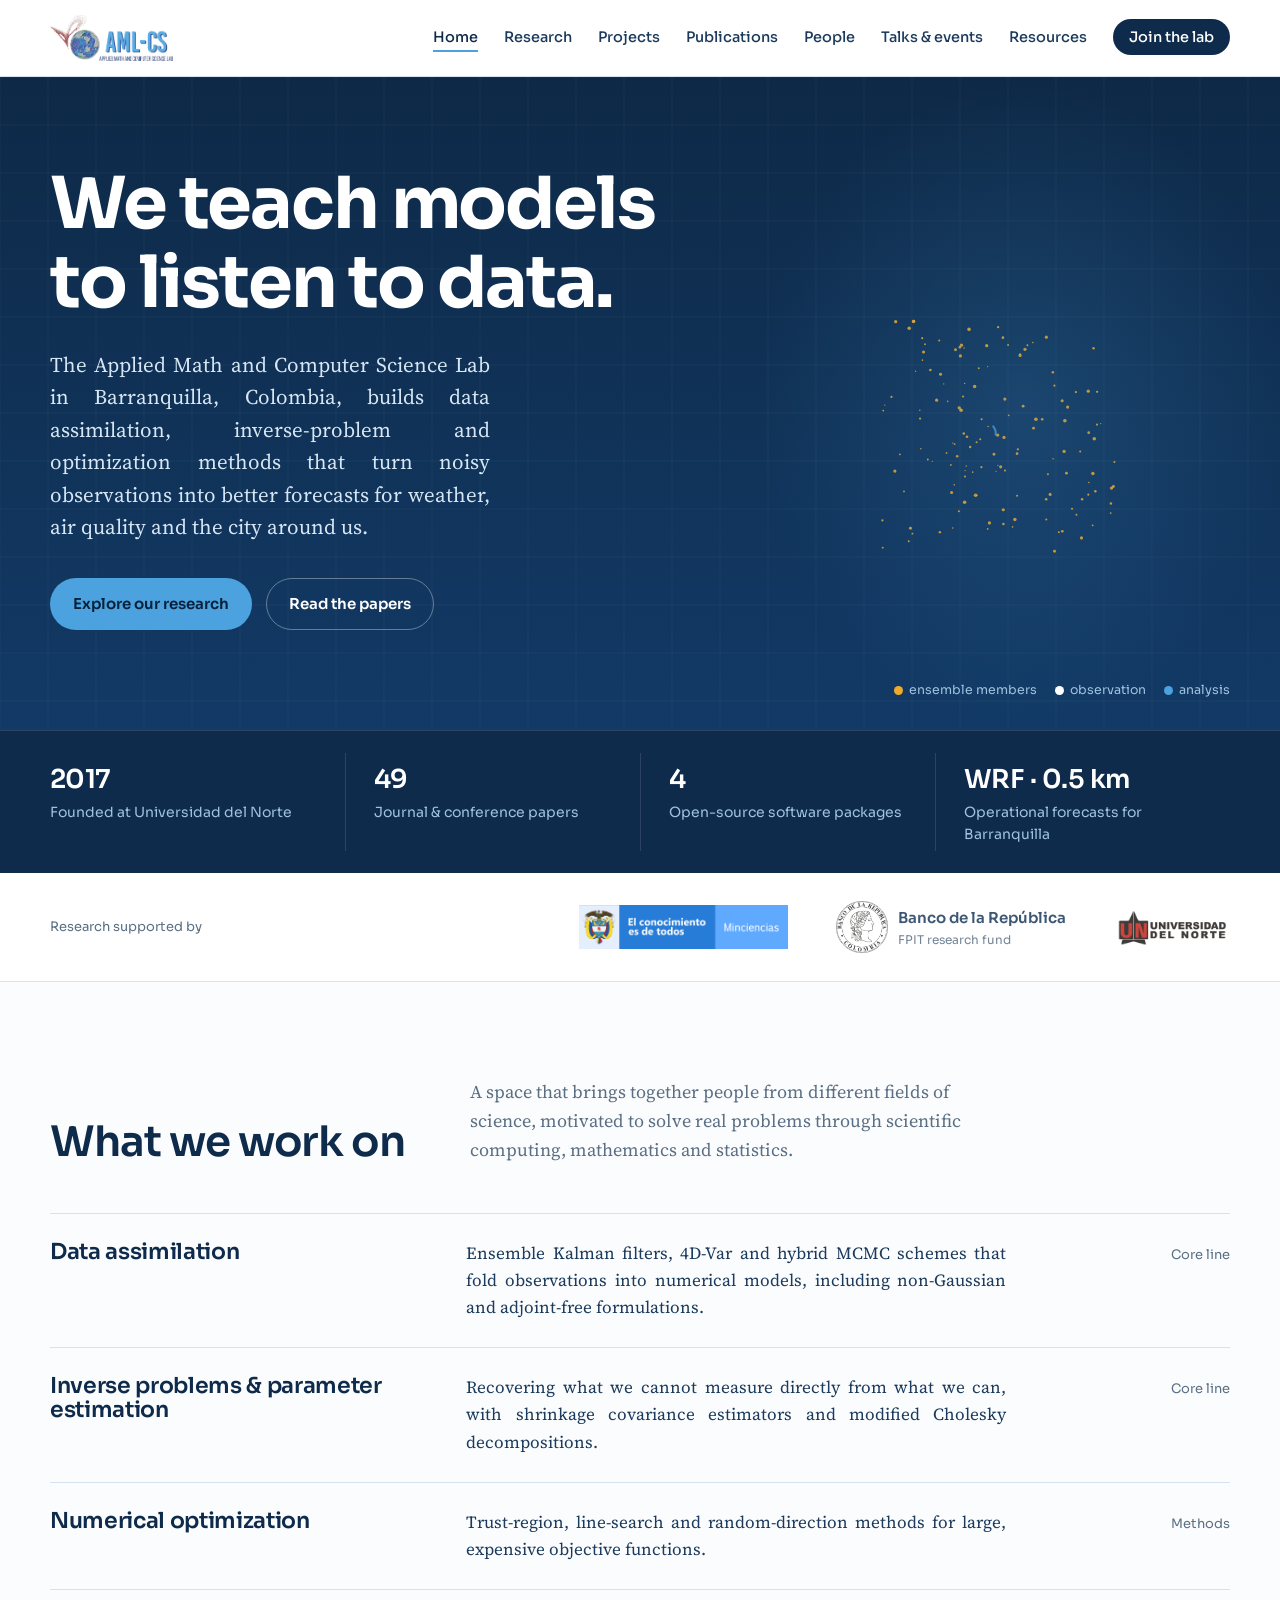
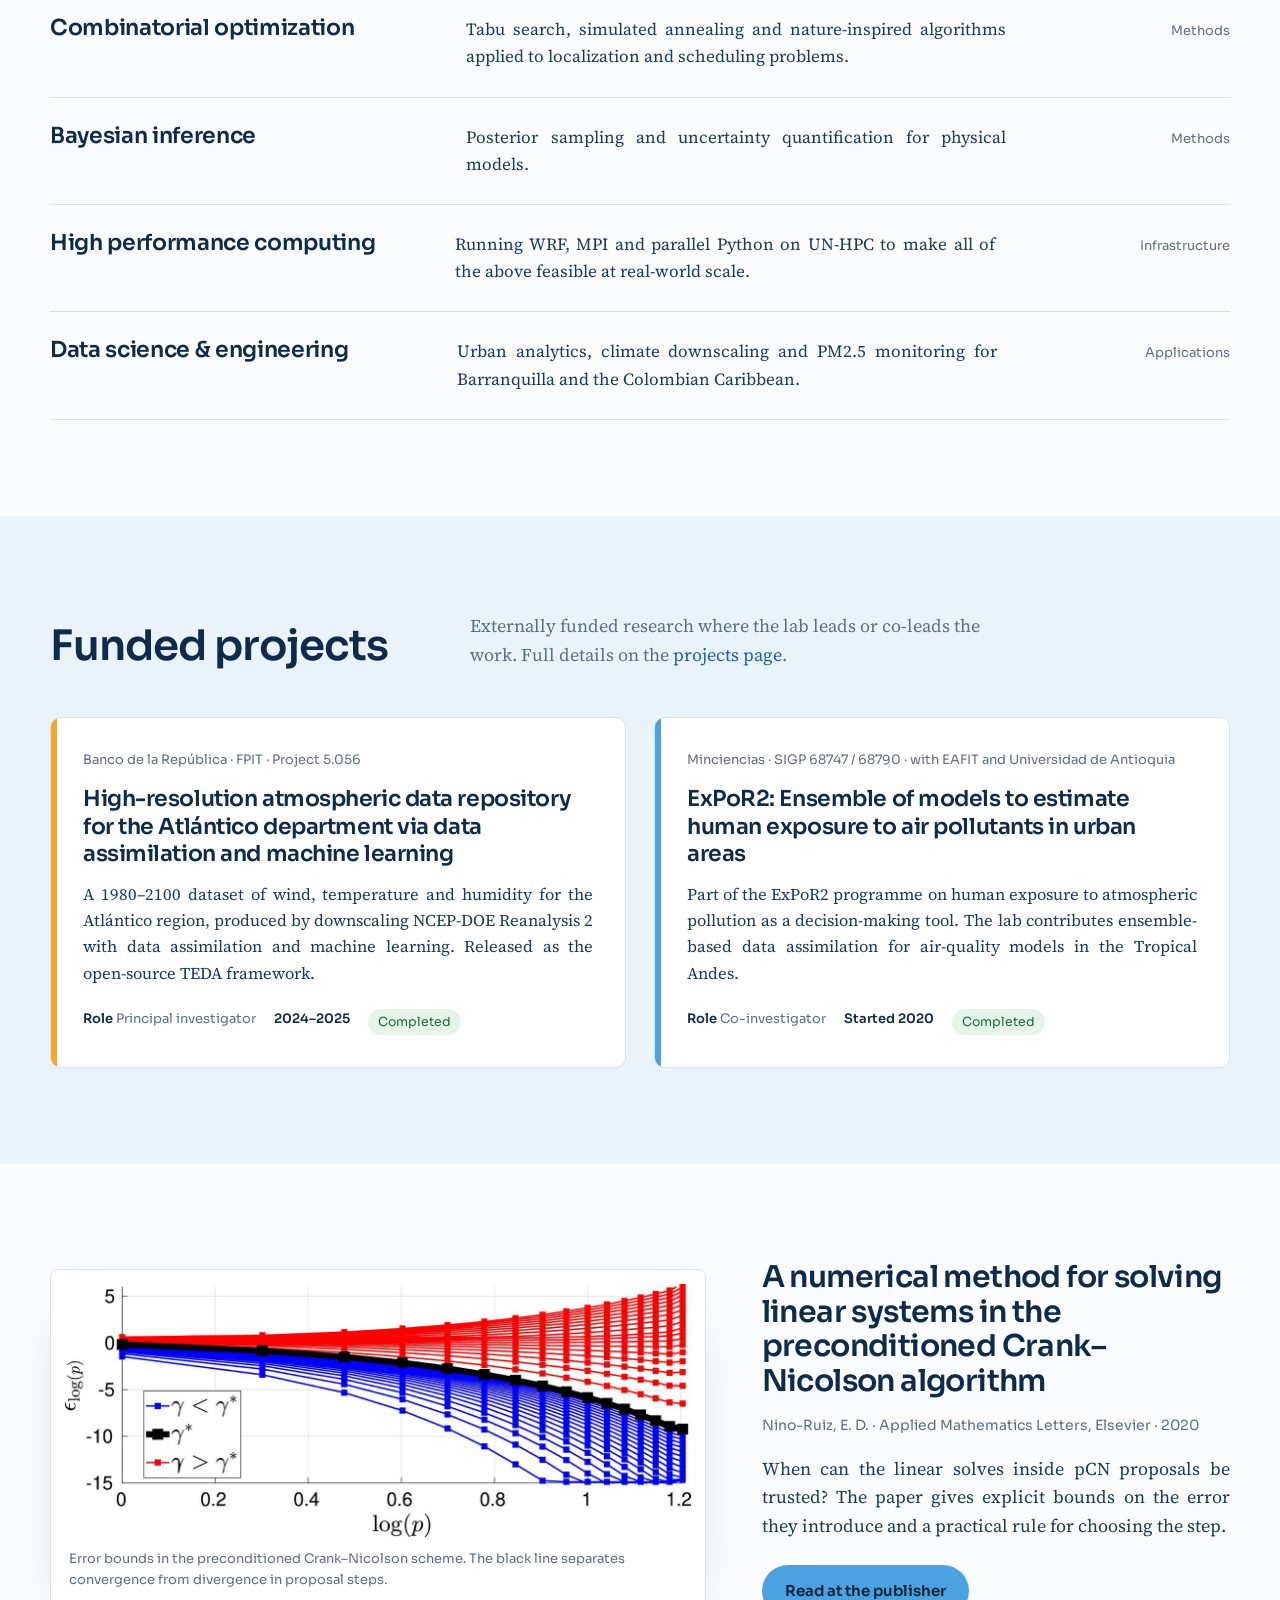
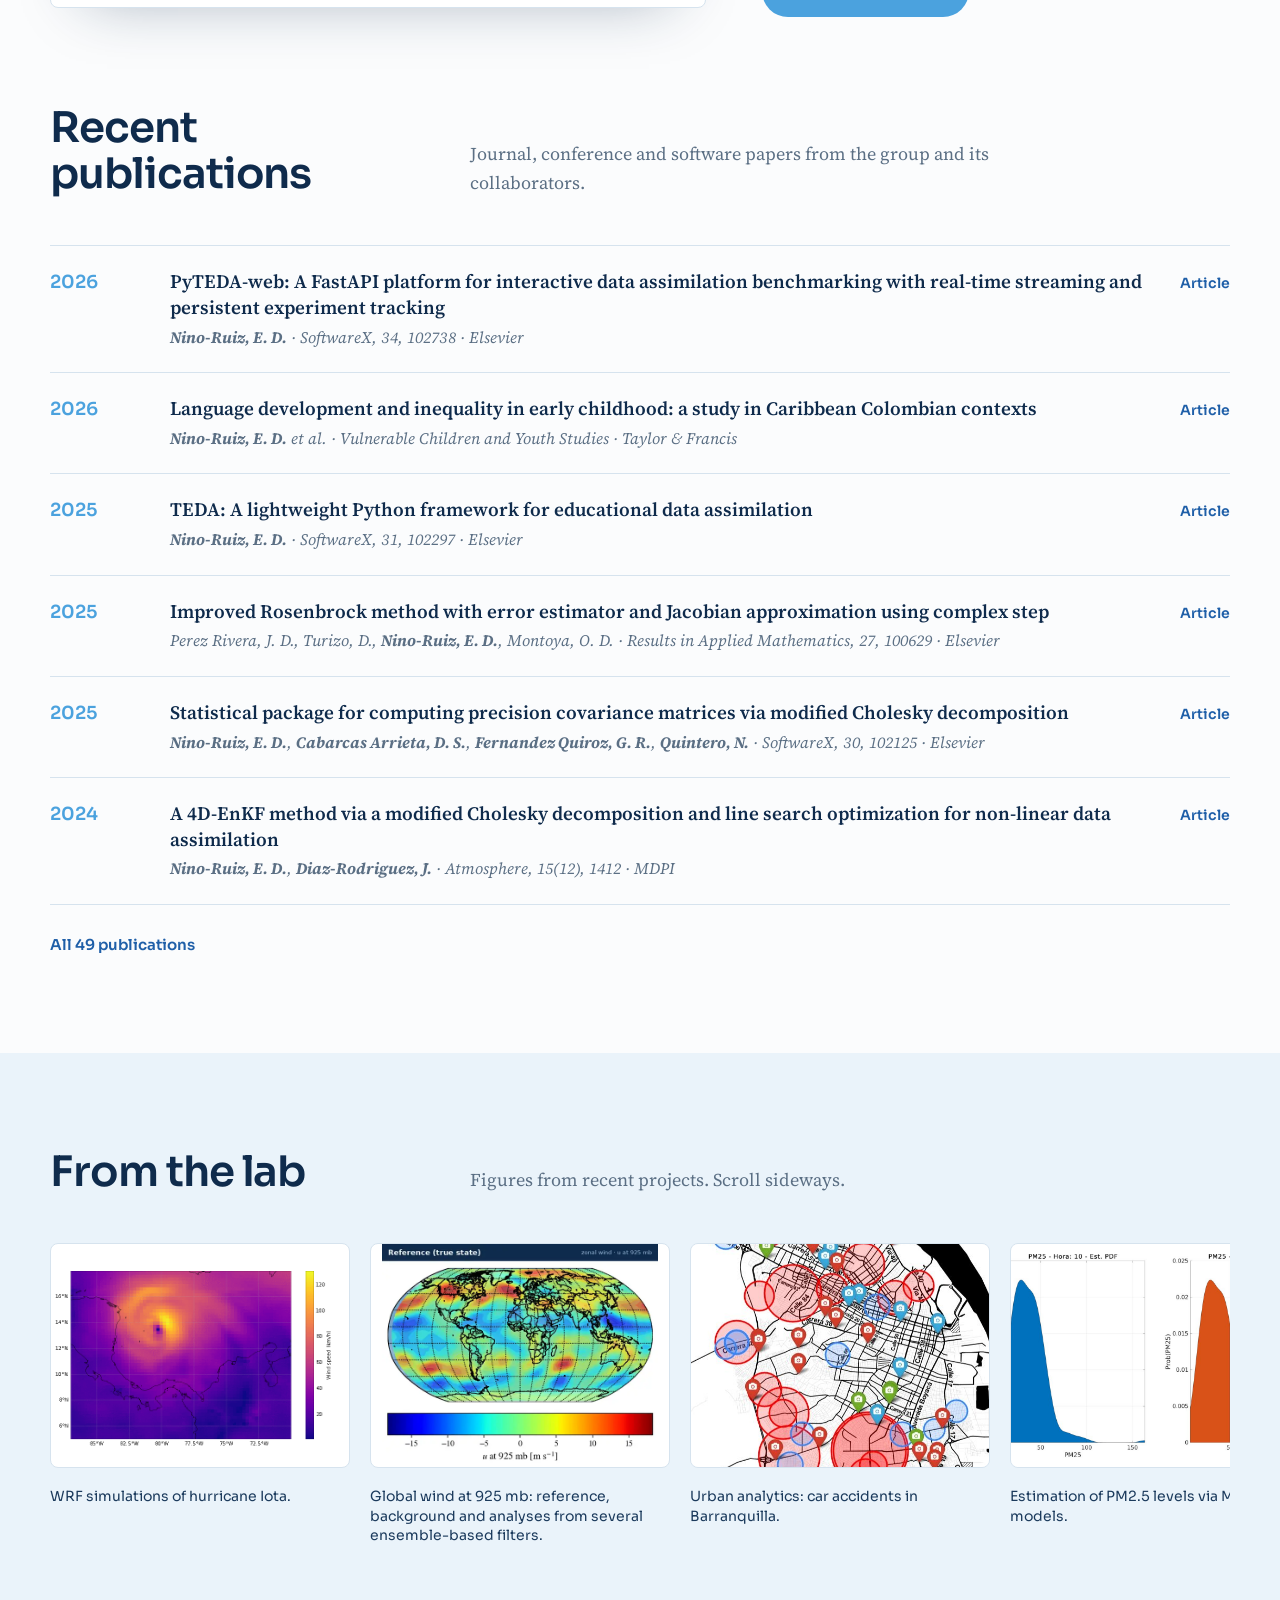
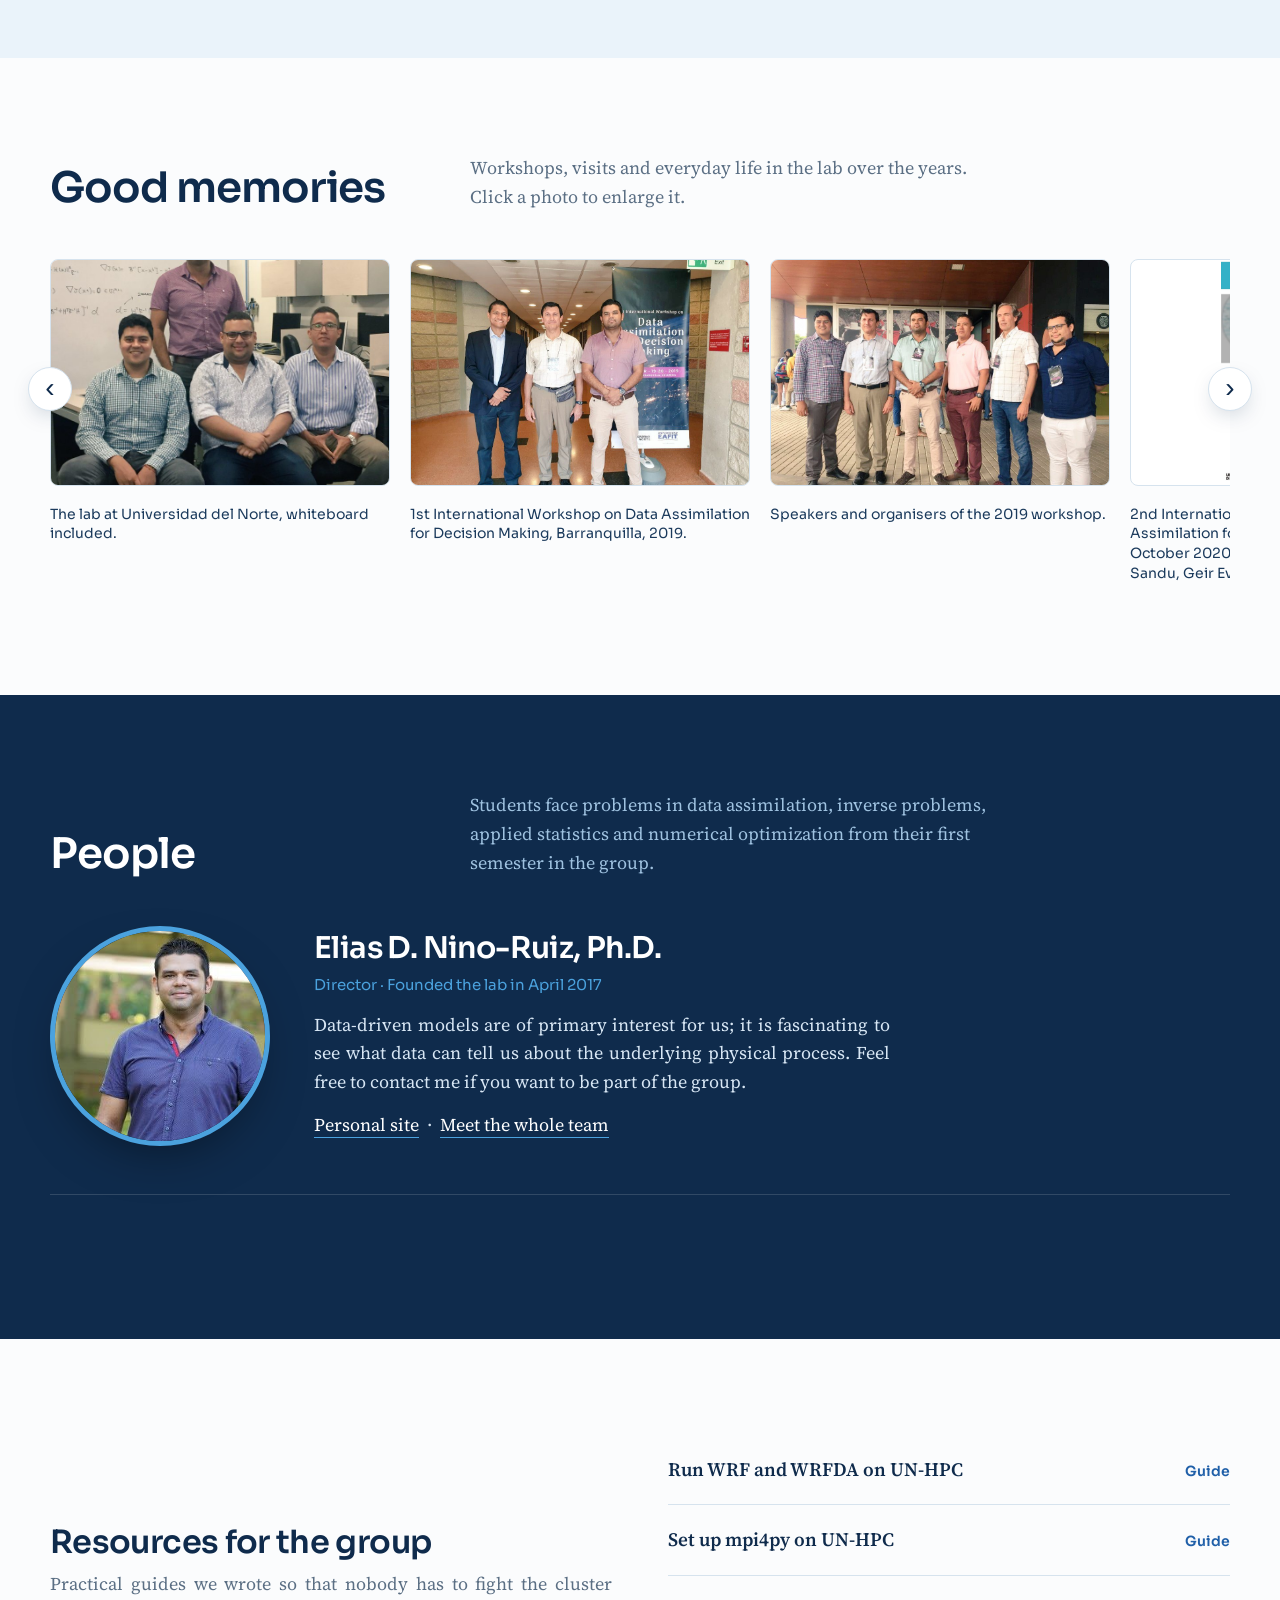
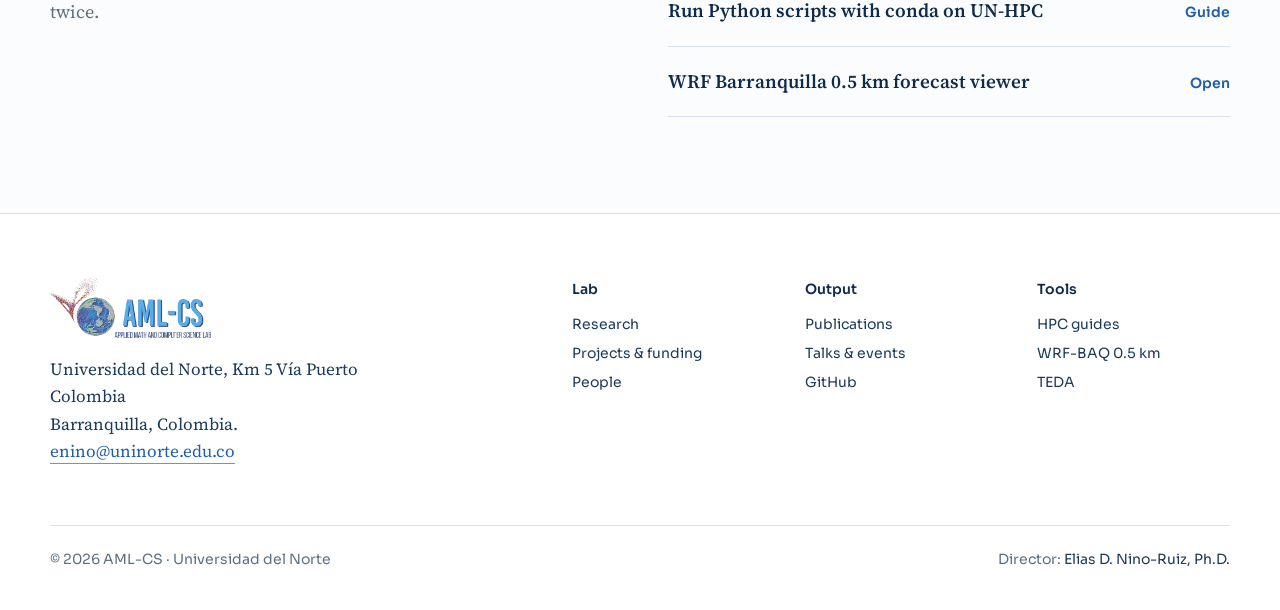
==== index.html @ 8efe16f4 "adding photos" ====
<!DOCTYPE html>
<html lang="en">
<head>
<meta charset="utf-8"><meta name="viewport" content="width=device-width, initial-scale=1">
<title>AML-CS: Applied Math and Computer Science Lab · Universidad del Norte</title>
<meta name="description" content="Applied Math and Computer Science Lab at Universidad del Norte, Barranquilla, Colombia.">
<meta property="og:title" content="AML-CS: Applied Math and Computer Science Lab · Universidad del Norte"><meta property="og:description" content="Applied Math and Computer Science Lab at Universidad del Norte, Barranquilla, Colombia.">
<link rel="icon" href="./assets/img/logo.png">
<link rel="preconnect" href="https://fonts.googleapis.com">
<link href="https://fonts.googleapis.com/css2?family=Sora:wght@400;500;600;700&family=Source+Serif+4:ital,opsz,wght@0,8..60,400;0,8..60,600;1,8..60,400&display=swap" rel="stylesheet">
<link rel="stylesheet" href="./assets/css/site.css">

</head>
<body>
<header class="site"><div class="wrap nav">
  <a href="./"><img class="logo" src="./assets/img/logo.png" alt="AML-CS: Applied Math and Computer Science Lab"></a>
  <nav aria-label="Main"><ul><li><a href="./" aria-current="page">Home</a></li><li><a href="./#research">Research</a></li><li><a href="./projects/">Projects</a></li><li><a href="./publications/">Publications</a></li><li><a href="./people/">People</a></li><li><a href="./talks/">Talks & events</a></li><li><a href="./resources/">Resources</a></li><li><a class="cta" href="mailto:enino@uninorte.edu.co">Join the lab</a></li></ul></nav>
  <button class="burger" aria-expanded="false" aria-label="Open menu">Menu</button>
</div></header>

<section class="hero">
  <canvas id="da" aria-hidden="true"></canvas>
  <div class="wrap">
    <div>
      <h1>We teach models to listen to data.</h1>
      <p>The Applied Math and Computer Science Lab in Barranquilla, Colombia, builds data assimilation, inverse-problem and optimization methods that turn noisy observations into better forecasts for weather, air quality and the city around us.</p>
      <div class="actions"><a class="btn primary" href="#research">Explore our research</a><a class="btn ghost" href="publications/">Read the papers</a></div>
    </div><div></div>
    <div class="legend"><span><i style="background:#F0A92B"></i>ensemble members</span><span><i style="background:#fff"></i>observation</span><span><i style="background:#4BA2DE"></i>analysis</span></div>
  </div>
</section>
<div class="stats"><div class="wrap">
  <div><b>2017</b>Founded at Universidad del Norte</div>
  <div><b>49</b>Journal &amp; conference papers</div>
  <div><b>4</b>Open-source software packages</div>
  <div><b>WRF · 0.5 km</b>Operational forecasts for Barranquilla</div>
</div></div>
<div class="sponsors"><div class="wrap">
  <span>Research supported by</span>
  <a class="sponsor" href="projects/#minciencias"><img src="assets/img/sponsors/minciencias.png" alt="Minciencias: Ministerio de Ciencia, Tecnología e Innovación"></a>
  <a class="sponsor" href="projects/#banrep"><img src="assets/img/sponsors/banco-republica.png" alt="Banco de la República"><span>Banco de la República<small>FPIT research fund</small></span></a>
  <a class="sponsor" href="https://www.uninorte.edu.co/"><img src="assets/img/sponsors/uninorte-logo.jpg" alt="Universidad del Norte"></a>
</div></div>

<section id="research"><div class="wrap">
  <div class="sec-head"><h2>What we work on</h2><p>A space that brings together people from different fields of science, motivated to solve real problems through scientific computing, mathematics and statistics.</p></div>
  <div class="areas">
    <div class="area"><h3>Data assimilation</h3><p>Ensemble Kalman filters, 4D-Var and hybrid MCMC schemes that fold observations into numerical models, including non-Gaussian and adjoint-free formulations.</p><span>Core line</span></div>
    <div class="area"><h3>Inverse problems &amp; parameter estimation</h3><p>Recovering what we cannot measure directly from what we can, with shrinkage covariance estimators and modified Cholesky decompositions.</p><span>Core line</span></div>
    <div class="area"><h3>Numerical optimization</h3><p>Trust-region, line-search and random-direction methods for large, expensive objective functions.</p><span>Methods</span></div>
    <div class="area"><h3>Combinatorial optimization</h3><p>Tabu search, simulated annealing and nature-inspired algorithms applied to localization and scheduling problems.</p><span>Methods</span></div>
    <div class="area"><h3>Bayesian inference</h3><p>Posterior sampling and uncertainty quantification for physical models.</p><span>Methods</span></div>
    <div class="area"><h3>High performance computing</h3><p>Running WRF, MPI and parallel Python on UN-HPC to make all of the above feasible at real-world scale.</p><span>Infrastructure</span></div>
    <div class="area"><h3>Data science &amp; engineering</h3><p>Urban analytics, climate downscaling and PM2.5 monitoring for Barranquilla and the Colombian Caribbean.</p><span>Applications</span></div>
  </div>
</div></section>

<section class="tint" id="projects"><div class="wrap">
  <div class="sec-head"><h2>Funded projects</h2><p>Externally funded research where the lab leads or co-leads the work. Full details on the <a href="projects/">projects page</a>.</p></div>
  <div class="projects">
    <div class="proj amber">
      <div class="funder">Banco de la República · FPIT · Project 5.056</div>
      <h3>High-resolution atmospheric data repository for the Atlántico department via data assimilation and machine learning</h3>
      <p>A 1980–2100 dataset of wind, temperature and humidity for the Atlántico region, produced by downscaling NCEP-DOE Reanalysis 2 with data assimilation and machine learning. Released as the open-source TEDA framework.</p>
      <div class="row"><span><b>Role</b> Principal investigator</span><span><b>2024–2025</b></span><span class="status done">Completed</span></div>
    </div>
    <div class="proj">
      <div class="funder">Minciencias · SIGP 68747 / 68790 · with EAFIT and Universidad de Antioquia</div>
      <h3>ExPoR2: Ensemble of models to estimate human exposure to air pollutants in urban areas</h3>
      <p>Part of the ExPoR2 programme on human exposure to atmospheric pollution as a decision-making tool. The lab contributes ensemble-based data assimilation for air-quality models in the Tropical Andes.</p>
      <div class="row"><span><b>Role</b> Co-investigator</span><span><b>Started 2020</b></span><span class="status done">Completed</span></div>
    </div>
  </div>
</div></section>

<section id="publications"><div class="wrap">
  <div class="feat">
    <figure><img src="assets/img/figures/error-bounds.jpg" alt="Error bounds for solving linear systems in the preconditioned Crank–Nicolson scheme"><figcaption>Error bounds in the preconditioned Crank–Nicolson scheme. The black line separates convergence from divergence in proposal steps.</figcaption></figure>
    <div>
      <h3>A numerical method for solving linear systems in the preconditioned Crank–Nicolson algorithm</h3>
      <div class="meta">Nino-Ruiz, E. D. · Applied Mathematics Letters, Elsevier · 2020</div>
      <p>When can the linear solves inside pCN proposals be trusted? The paper gives explicit bounds on the error they introduce and a practical rule for choosing the step.</p>
      <a class="btn primary" href="https://doi.org/10.1016/j.aml.2020.106254">Read at the publisher</a>
    </div>
  </div>
  <div class="sec-head" style="margin-top:88px"><h2>Recent publications</h2><p>Journal, conference and software papers from the group and its collaborators.</p></div>
  <ul class="pubs"><li><span class="year">2026</span><div><div class="t"><a href="https://doi.org/10.1016/j.softx.2026.102738">PyTEDA-web: A FastAPI platform for interactive data assimilation benchmarking with real-time streaming and persistent experiment tracking</a></div><div class="v"><b>Nino-Ruiz, E. D.</b> · SoftwareX, 34, 102738 · Elsevier</div></div><a class="l" href="https://doi.org/10.1016/j.softx.2026.102738">Article</a></li><li><span class="year">2026</span><div><div class="t"><a href="https://doi.org/10.1080/17450128.2026.2646858">Language development and inequality in early childhood: a study in Caribbean Colombian contexts</a></div><div class="v"><b>Nino-Ruiz, E. D.</b> et al. · Vulnerable Children and Youth Studies · Taylor & Francis</div></div><a class="l" href="https://doi.org/10.1080/17450128.2026.2646858">Article</a></li><li><span class="year">2025</span><div><div class="t"><a href="https://doi.org/10.1016/j.softx.2025.102297">TEDA: A lightweight Python framework for educational data assimilation</a></div><div class="v"><b>Nino-Ruiz, E. D.</b> · SoftwareX, 31, 102297 · Elsevier</div></div><a class="l" href="https://doi.org/10.1016/j.softx.2025.102297">Article</a></li><li><span class="year">2025</span><div><div class="t"><a href="https://doi.org/10.1016/j.rinam.2025.100629">Improved Rosenbrock method with error estimator and Jacobian approximation using complex step</a></div><div class="v">Perez Rivera, J. D., Turizo, D., <b>Nino-Ruiz, E. D.</b>, Montoya, O. D. · Results in Applied Mathematics, 27, 100629 · Elsevier</div></div><a class="l" href="https://doi.org/10.1016/j.rinam.2025.100629">Article</a></li><li><span class="year">2025</span><div><div class="t"><a href="https://doi.org/10.1016/j.softx.2025.102125">Statistical package for computing precision covariance matrices via modified Cholesky decomposition</a></div><div class="v"><b>Nino-Ruiz, E. D.</b>, <b>Cabarcas Arrieta, D. S.</b>, <b>Fernandez Quiroz, G. R.</b>, <b>Quintero, N.</b> · SoftwareX, 30, 102125 · Elsevier</div></div><a class="l" href="https://doi.org/10.1016/j.softx.2025.102125">Article</a></li><li><span class="year">2024</span><div><div class="t"><a href="https://doi.org/10.3390/atmos15121412">A 4D-EnKF method via a modified Cholesky decomposition and line search optimization for non-linear data assimilation</a></div><div class="v"><b>Nino-Ruiz, E. D.</b>, <b>Diaz-Rodriguez, J.</b> · Atmosphere, 15(12), 1412 · MDPI</div></div><a class="l" href="https://doi.org/10.3390/atmos15121412">Article</a></li></ul>
  <div class="more"><a href="publications/">All 49 publications</a></div>
</div></section>

<section class="tint" id="gallery"><div class="wrap">
  <div class="sec-head"><h2>From the lab</h2><p>Figures from recent projects. Scroll sideways.</p></div>
  <div class="strip">
    <figure><img src="assets/img/figures/iota-simulation.gif" alt="WRF simulations of hurricane Iota"><figcaption>WRF simulations of hurricane Iota.</figcaption></figure>
    <figure><picture><source srcset="assets/img/figures/global-wind-da.webp" type="image/webp"><img class="fit" src="assets/img/figures/global-wind-da.jpg" alt="Global wind field at 925 mb: reference, background and analyses from several ensemble filters"></picture><figcaption>Global wind at 925 mb: reference, background and analyses from several ensemble-based filters.</figcaption></figure>
    <figure><img src="assets/img/figures/urban-analytics.jpg" alt="Car accidents in Barranquilla"><figcaption>Urban analytics: car accidents in Barranquilla.</figcaption></figure>
    <figure><img src="assets/img/figures/estimation-of-PM2.jpg" alt="PM2.5 estimation"><figcaption>Estimation of PM2.5 levels via Markovian models.</figcaption></figure>
    <figure><img src="assets/img/figures/levels-of-PM2.5.jpg" alt="PM2.5 levels per interval"><figcaption>Levels of PM2.5 per interval in Barranquilla.</figcaption></figure>
    <figure><img src="assets/img/figures/open-crime-estimation.jpg" alt="Open crime estimation"><figcaption>Open Crime Estimation: probability surface for different regions given a user profile.</figcaption></figure>
  </div>
</div></section>


<section id="memories"><div class="wrap">
  <div class="sec-head"><h2>Good memories</h2><p>Workshops, visits and everyday life in the lab over the years. Click a photo to enlarge it.</p></div>
  <div class="carousel">
    <button class="car-btn prev" aria-label="Scroll left">‹</button>
    <div class="strip photos">
      <figure><img src="assets/img/memories/lab-team.jpg" alt="AML-CS members in the lab at Universidad del Norte"><figcaption>The lab at Universidad del Norte, whiteboard included.</figcaption></figure>
      <figure><img src="assets/img/memories/workshop-2019-sandu.jpg" alt="At the 1st International Workshop on Data Assimilation for Decision Making, Barranquilla 2019"><figcaption>1st International Workshop on Data Assimilation for Decision Making, Barranquilla, 2019.</figcaption></figure>
      <figure><img src="assets/img/memories/workshop-2019-speakers.jpg" alt="Speakers of the 1st International Workshop on Data Assimilation for Decision Making"><figcaption>Speakers and organisers of the 2019 workshop.</figcaption></figure>
      <figure><img class="fit" src="assets/img/memories/workshop-2020-poster.jpg" alt="Poster of the 2nd International Workshop on Data Assimilation for Decision Making, October 2020"><figcaption>2nd International Workshop on Data Assimilation for Decision Making, online, October 2020, with Jeffrey Anderson, Adrian Sandu, Geir Evensen and Arnold Heemink.</figcaption></figure>
      <figure><img src="assets/img/memories/modemat-ecuador.jpg" alt="Visit to MODEMAT, Ecuador"><figcaption>Visit to the Centro de Modelización Matemática (MODEMAT), Ecuador.</figcaption></figure>
      <figure><img src="assets/img/memories/lab-lunch.jpg" alt="Lab lunch"><figcaption>Lab lunch.</figcaption></figure>
      <figure><img class="fit" src="assets/img/memories/wmo-symposium.jpg" alt="At the WMO International Symposium on Data Assimilation"><figcaption>An early one: the WMO International Symposium on Data Assimilation, College Park, USA.</figcaption></figure>
    </div>
    <button class="car-btn next" aria-label="Scroll right">›</button>
  </div>
</div></section>

<section class="dark" id="people"><div class="wrap">
  <div class="sec-head"><h2>People</h2><p>Students face problems in data assimilation, inverse problems, applied statistics and numerical optimization from their first semester in the group.</p></div>
  <div class="director">
    <img src="assets/img/people/elias-nino.jpg" alt="Elias D. Nino-Ruiz">
    <div>
      <h3>Elias D. Nino-Ruiz, Ph.D.</h3>
      <div class="role">Director · Founded the lab in April 2017</div>
      <p>Data-driven models are of primary interest for us; it is fascinating to see what data can tell us about the underlying physical process. Feel free to contact me if you want to be part of the group.</p>
      <p style="margin-top:14px"><a href="https://enino84.github.io/">Personal site</a> &nbsp;·&nbsp; <a href="people/">Meet the whole team</a></p>
    </div>
  </div>
</div></section>

<section id="resources"><div class="wrap two" style="align-items:center">
  <div><h2 style="font-size:32px">Resources for the group</h2><p style="color:var(--muted);margin:10px 0 0">Practical guides we wrote so that nobody has to fight the cluster twice.</p></div>
  <ul class="pubs" style="border-top:0">
    <li style="grid-template-columns:1fr auto"><div class="t"><a href="resources/wrf-wrfda-unhpc/">Run WRF and WRFDA on UN-HPC</a></div><a class="l" href="resources/wrf-wrfda-unhpc/">Guide</a></li>
    <li style="grid-template-columns:1fr auto"><div class="t"><a href="resources/mpi4py-unhpc/">Set up mpi4py on UN-HPC</a></div><a class="l" href="resources/mpi4py-unhpc/">Guide</a></li>
    <li style="grid-template-columns:1fr auto"><div class="t"><a href="resources/python-conda-unhpc/">Run Python scripts with conda on UN-HPC</a></div><a class="l" href="resources/python-conda-unhpc/">Guide</a></li>
    <li style="grid-template-columns:1fr auto"><div class="t"><a href="wrf-baq-0.5km/">WRF Barranquilla 0.5 km forecast viewer</a></div><a class="l" href="wrf-baq-0.5km/">Open</a></li>
  </ul>
</div></section>

<footer class="site"><div class="wrap">
  <div>
    <a href="./"><img class="logo-foot" src="./assets/img/logo.png" alt="AML-CS"></a>
    <p class="contact">Universidad del Norte, Km 5 Vía Puerto Colombia<br>Barranquilla, Colombia.<br><a href="mailto:enino@uninorte.edu.co">enino@uninorte.edu.co</a></p>
  </div>
  <div><h5>Lab</h5><ul><li><a href="./#research">Research</a></li><li><a href="./projects/">Projects &amp; funding</a></li><li><a href="./people/">People</a></li></ul></div>
  <div><h5>Output</h5><ul><li><a href="./publications/">Publications</a></li><li><a href="./talks/">Talks &amp; events</a></li><li><a href="https://github.com/AML-CS">GitHub</a></li></ul></div>
  <div><h5>Tools</h5><ul><li><a href="./resources/">HPC guides</a></li><li><a href="./wrf-baq-0.5km/">WRF-BAQ 0.5 km</a></li><li><a href="https://github.com/enino84/TEDA">TEDA</a></li></ul></div>
  <div class="copy"><span>© 2026 AML-CS · Universidad del Norte</span><span>Director: <a href="https://enino84.github.io/">Elias D. Nino-Ruiz, Ph.D.</a></span></div>
</div></footer>
<script src="./assets/js/site.js"></script>
</body></html>
---- assets/css/site.css ----
:root{
  --navy:#0F2B4C;--ink:#1B3A5C;--sky:#4BA2DE;--deep:#1F5FA8;--sea:#EAF3FA;--sea2:#F4F8FC;--paper:#FBFCFD;
  --amber:#F0A92B;--rule:#D6E3EE;--muted:#5B6F84;
  --display:'Sora',system-ui,sans-serif;--serif:'Source Serif 4',Georgia,serif;
}
*{box-sizing:border-box}
html{scroll-behavior:smooth;scroll-padding-top:90px}
body{margin:0;background:var(--paper);color:var(--navy);font-family:var(--serif);font-size:18px;line-height:1.6;-webkit-font-smoothing:antialiased}
p,.area p,.proj p,.feat p,.director p,.pdetail .lead,.event p,.guide p,.pagehead p,.sec-head p,.hero p,.prose li{text-align:justify;hyphens:auto}
.sec-head p,.pagehead p,.person p,.video p,.talk div,.proj .row,.roster li,.facts dd,footer.site p{text-align:left;hyphens:manual}
a{color:var(--deep);text-decoration:none}
a:hover{text-decoration:underline;text-underline-offset:3px}
a:focus-visible,button:focus-visible,input:focus-visible{outline:3px solid var(--amber);outline-offset:3px;border-radius:2px}
h1,h2,h3,h4{font-family:var(--display);font-weight:600;line-height:1.1;margin:0;letter-spacing:-.02em}
img{max-width:100%}
.wrap{width:min(1180px,calc(100% - 48px));margin-inline:auto}
.btn{display:inline-flex;align-items:center;gap:8px;padding:13px 22px;border-radius:999px;border:1.5px solid transparent;font-family:var(--display);font-size:15px;font-weight:600}
.btn.primary{background:var(--sky);color:#08203A}.btn.primary:hover{background:#6BB5E6;text-decoration:none}
.btn.ghost{border-color:rgba(255,255,255,.35);color:#fff}.btn.ghost:hover{border-color:#fff;text-decoration:none}
.btn.dark{background:var(--navy);color:#fff}.btn.dark:hover{background:var(--deep);text-decoration:none}

/* header */
header.site{position:sticky;top:0;z-index:30;background:rgba(255,255,255,.92);backdrop-filter:blur(10px);border-bottom:1px solid var(--rule)}
.nav{display:flex;align-items:center;justify-content:space-between;height:76px;gap:24px}
.nav .logo{height:46px;display:block}
.nav ul{display:flex;gap:26px;list-style:none;margin:0;padding:0;font-family:var(--display);font-size:14.5px;font-weight:500;align-items:center}
.nav ul a{color:var(--ink);padding-bottom:4px;border-bottom:2px solid transparent}
.nav ul a:hover{text-decoration:none;color:var(--navy);border-color:var(--rule)}
.nav ul a[aria-current]{color:var(--navy);border-color:var(--sky)}
.nav ul a.cta{background:var(--navy);color:#fff;padding:9px 16px;border-radius:999px;border:0}
.nav ul a.cta:hover{background:var(--deep)}
.burger{display:none;background:none;border:1px solid var(--rule);border-radius:8px;padding:8px 12px;font-family:var(--display);font-size:14px;color:var(--ink);cursor:pointer}
.nav.open ul{display:flex}

/* page head (internal pages) */
.pagehead{background:linear-gradient(180deg,#0E2947 0%,#123A66 100%);color:#fff;padding:64px 0 52px;position:relative;overflow:hidden}
.pagehead:before{content:"";position:absolute;inset:0;background-image:linear-gradient(rgba(255,255,255,.045) 1px,transparent 1px),linear-gradient(90deg,rgba(255,255,255,.045) 1px,transparent 1px);background-size:48px 48px;mask-image:linear-gradient(180deg,#000,transparent)}
.pagehead .wrap{position:relative;display:grid;grid-template-columns:minmax(0,7fr) minmax(0,5fr);gap:40px;align-items:end}
.pagehead h1{font-size:clamp(38px,5vw,60px);letter-spacing:-.03em;font-weight:700}
.pagehead p{margin:14px 0 0;color:#D7E6F4;font-size:19px;max-width:52ch}
.crumb{font-family:var(--display);font-size:13px;color:#9FC2E0;margin-bottom:18px}.crumb a{color:#9FC2E0}
.counts{display:flex;gap:32px;font-family:var(--display);font-size:14px;color:#9FC2E0;justify-self:end;flex-wrap:wrap}
.counts b{display:block;font-size:30px;color:#fff;font-weight:600;letter-spacing:-.02em}

/* sections */
section{padding:96px 0}
section.tint{background:var(--sea)}
section.dark{background:var(--navy);color:#fff}
.sec-head{display:grid;grid-template-columns:minmax(0,4fr) minmax(0,8fr);gap:40px;align-items:end;margin-bottom:48px}
.sec-head h2{font-size:clamp(30px,3.4vw,42px);letter-spacing:-.025em}
.sec-head p{margin:0;color:var(--muted);font-size:18px;max-width:58ch}
.dark .sec-head p{color:#9FC2E0}
.prose{max-width:72ch;font-size:18px}
.prose h2{font-size:28px;margin:48px 0 16px}.prose h3{font-size:21px;margin:32px 0 10px}.prose h4{font-size:17px;margin:24px 0 8px}
.prose p{margin:0 0 18px}.prose ul,.prose ol{padding-left:24px}.prose li{margin:6px 0}
.prose pre{background:#0F2B4C;color:#E6F0FA;padding:18px 20px;border-radius:8px;overflow:auto;font-size:14px;line-height:1.5}
.prose code{font-family:ui-monospace,SFMono-Regular,Menlo,monospace;font-size:.9em}
.prose :not(pre)>code{background:var(--sea);padding:2px 6px;border-radius:4px;color:var(--navy)}
.prose table{border-collapse:collapse;width:100%;font-size:16px;margin:16px 0}
.prose th,.prose td{border-bottom:1px solid var(--rule);padding:10px 12px;text-align:left;vertical-align:top}
.prose th{font-family:var(--display);font-size:13.5px;color:var(--muted);font-weight:500}
.prose img{border-radius:6px}
.prose blockquote{margin:0;padding-left:18px;border-left:3px solid var(--sky);color:var(--ink);font-style:italic}

/* hero */
.hero{position:relative;overflow:hidden;background:linear-gradient(180deg,#0E2947 0%,#123A66 100%);color:#fff;padding:0}
.hero:after{content:"";position:absolute;right:-10%;top:-20%;width:60%;height:140%;background:radial-gradient(closest-side,rgba(75,162,222,.18),transparent 70%);pointer-events:none}
.hero canvas{position:absolute;inset:0;width:100%;height:100%;display:block}
.hero .wrap{position:relative;min-height:620px;display:grid;grid-template-columns:minmax(0,7fr) minmax(0,5fr);align-items:center;padding:88px 0 100px;z-index:1}
.hero h1{font-size:clamp(40px,5.6vw,74px);letter-spacing:-.03em;font-weight:700;max-width:12ch}
.hero p{font-size:21px;line-height:1.55;max-width:44ch;color:#D7E6F4;margin:26px 0 34px}
.hero .actions{display:flex;gap:14px;flex-wrap:wrap}
.hero .legend{position:absolute;right:0;bottom:30px;font-family:var(--display);font-size:12.5px;color:#9FC2E0;display:flex;gap:18px}
.hero .legend i{display:inline-block;width:9px;height:9px;border-radius:50%;margin-right:6px;vertical-align:middle}
.stats{background:var(--navy);color:#fff;border-top:1px solid rgba(255,255,255,.12)}
.stats .wrap{display:grid;grid-template-columns:repeat(4,1fr);padding:22px 0}
.stats div{font-family:var(--display);font-size:14px;color:#9FC2E0;padding:6px 0}
.stats div b{display:block;font-size:26px;color:#fff;font-weight:600;letter-spacing:-.02em}
.stats div+div{border-left:1px solid rgba(255,255,255,.12);padding-left:28px}

/* sponsors strip */
.sponsors{background:#fff;border-bottom:1px solid var(--rule);padding:28px 0}
.sponsors .wrap{display:flex;align-items:center;gap:40px;flex-wrap:wrap}
.sponsors.box{display:flex;align-items:center;gap:36px;flex-wrap:wrap;border:1px solid var(--rule);border-radius:12px;padding:22px 28px 26px}
.sponsors.box>span{width:100%;margin:0 0 4px}
.sponsors>span,.sponsors .wrap>span{font-family:var(--display);font-size:13px;color:var(--muted);margin-right:auto}
.sponsor{font-family:var(--display);font-weight:600;font-size:15px;color:var(--ink);display:flex;align-items:center;gap:10px;opacity:.85}
.sponsor:hover{opacity:1;text-decoration:none}
.sponsor img{height:44px;display:block}
.sponsor img[src*="banco"]{height:52px}
.sponsors .wrap{gap:48px}
.sponsors.box img{height:52px}.sponsors.box img[src*="banco"]{height:64px}
.sponsor i{width:10px;height:10px;border-radius:2px;background:var(--sky);display:inline-block;transform:rotate(45deg)}
.sponsor small{display:block;font-weight:400;font-size:12px;color:var(--muted);margin:0}

/* research areas */
.areas{border-top:1px solid var(--rule)}
.area{display:grid;grid-template-columns:minmax(0,4fr) minmax(0,7fr) auto;gap:32px;align-items:baseline;padding:26px 0;border-bottom:1px solid var(--rule)}
.area h3{font-size:22px;letter-spacing:-.015em}
.area p{margin:0;color:var(--ink);font-size:17px;max-width:60ch}
.area span{font-family:var(--display);font-size:13px;color:var(--muted);white-space:nowrap}

/* featured */
.feat{display:grid;grid-template-columns:minmax(0,7fr) minmax(0,5fr);gap:56px;align-items:center}
.feat figure{margin:0;background:#fff;border:1px solid var(--rule);border-radius:8px;padding:14px;box-shadow:0 24px 60px -36px rgba(15,43,76,.4)}
.feat figure img{width:100%;display:block;border-radius:3px}
.feat figcaption{font-family:var(--display);font-size:13px;color:var(--muted);padding:12px 4px 2px}
.feat h3{font-size:30px;line-height:1.15}
.feat .meta{font-family:var(--display);font-size:14px;color:var(--muted);margin:16px 0 18px}
.feat p{margin:0 0 24px;font-size:18px;color:var(--ink)}

/* project cards on home */
.projects{display:grid;grid-template-columns:repeat(2,minmax(0,1fr));gap:28px}
.proj{background:#fff;border:1px solid var(--rule);border-radius:10px;padding:32px;display:flex;flex-direction:column;gap:14px;position:relative;overflow:hidden}
.proj:before{content:"";position:absolute;left:0;top:0;bottom:0;width:6px;background:var(--sky)}
.proj.amber:before{background:var(--amber)}
.proj .funder{font-family:var(--display);font-size:13px;color:var(--muted)}
.proj h3{font-size:22px;line-height:1.25}
.proj p{margin:0;color:var(--ink);font-size:16.5px}
.proj .row{display:flex;gap:18px;flex-wrap:wrap;font-family:var(--display);font-size:13px;color:var(--muted);margin-top:auto;padding-top:8px}
.proj .row b{color:var(--navy);font-weight:600}
.status{font-family:var(--display);font-size:12.5px;padding:3px 10px;border-radius:999px;background:var(--sea);color:var(--deep);display:inline-block}
.status.done{background:#E6F5EA;color:#1E6B3A}.status.prop{background:#FFF3DA;color:#8A5A00}

/* publications */
.pubs{list-style:none;margin:0;padding:0;border-top:1px solid var(--rule)}
.pubs li{display:grid;grid-template-columns:96px minmax(0,1fr) auto;gap:24px;padding:22px 0;border-bottom:1px solid var(--rule);align-items:baseline}
.pubs .year{font-family:var(--display);font-weight:600;color:var(--sky);font-size:18px}
.pubs .t{font-weight:600;font-size:19px;line-height:1.35;color:var(--navy)}.pubs .t a{color:var(--navy)}
.pubs .v{color:var(--muted);font-size:16px;margin-top:4px;font-style:italic}
.pubs .l{font-family:var(--display);font-size:14px;white-space:nowrap;font-weight:600}
.more{margin-top:28px;font-family:var(--display);font-weight:600;font-size:15px}

.toolbar{position:sticky;top:76px;z-index:10;background:rgba(251,252,253,.95);backdrop-filter:blur(8px);border-bottom:1px solid var(--rule);padding:14px 0}
.toolbar .wrap{display:flex;gap:18px;align-items:center;flex-wrap:wrap}
.chips{display:flex;gap:8px;flex-wrap:wrap}
.chip{font-family:var(--display);font-size:13.5px;font-weight:500;padding:7px 14px;border-radius:999px;border:1px solid var(--rule);background:#fff;color:var(--ink);cursor:pointer}
.chip[aria-pressed=true]{background:var(--navy);color:#fff;border-color:var(--navy)}
.sep{width:1px;height:26px;background:var(--rule)}
.search{margin-left:auto;font-family:var(--display);font-size:14px;padding:8px 14px;border:1px solid var(--rule);border-radius:999px;min-width:260px;background:#fff;color:var(--navy)}
.search::placeholder{color:var(--muted)}
.yeargroup{display:grid;grid-template-columns:120px minmax(0,1fr);gap:32px;padding:34px 0 10px;border-top:1px solid var(--rule)}
.yeargroup:first-child{border-top:0;padding-top:10px}
.yeargroup h2{font-size:40px;letter-spacing:-.03em;color:var(--sky);position:sticky;top:250px;align-self:start;line-height:1}
.yeargroup h2 small{display:block;font-size:13px;color:var(--muted);font-weight:500;margin-top:8px;letter-spacing:0}
.pub{padding:20px 0;border-bottom:1px solid var(--rule);display:grid;grid-template-columns:minmax(0,1fr) 150px;gap:24px;align-items:start}
.pub:last-child{border-bottom:0}
.pub .t{font-weight:600;font-size:20px;line-height:1.3}.pub .t a{color:var(--navy)}
.pub .au{color:var(--ink);font-size:16.5px;margin-top:6px}.pub .au b{font-weight:600}
.pub .v{color:var(--muted);font-size:15.5px;font-style:italic;margin-top:3px}
.pub .side{display:flex;flex-direction:column;align-items:flex-end;gap:10px;font-family:var(--display);font-size:13px}
.kind{padding:3px 10px;border-radius:999px;background:var(--sea);color:var(--deep)}
.kind.conf{background:#FFF3DA;color:#8A5A00}.kind.soft{background:#E6F5EA;color:#1E6B3A}
.pub .side a{font-weight:600;font-size:14px}
.hidden{display:none!important}
.empty{display:none;text-align:center;color:var(--muted);padding:60px 0;font-family:var(--display)}
.empty.show{display:block}
.profiles{display:flex;gap:14px;flex-wrap:wrap;font-family:var(--display);font-size:14px;margin-top:22px}
.profiles a{border:1px solid rgba(255,255,255,.3);color:#fff;padding:7px 14px;border-radius:999px}
.profiles a:hover{border-color:#fff;text-decoration:none}

/* gallery */
.strip{display:grid;grid-auto-flow:column;grid-auto-columns:minmax(300px,1fr);gap:20px;overflow-x:auto;padding-bottom:16px;scroll-snap-type:x mandatory;scrollbar-width:thin;scrollbar-color:var(--rule) transparent}
.strip figure{margin:0;scroll-snap-align:start}
.strip img{width:100%;aspect-ratio:4/3;object-fit:cover;border-radius:8px;background:#fff;border:1px solid var(--rule)}
.strip img.fit{object-fit:contain}
.strip figcaption{font-family:var(--display);font-size:14px;color:var(--ink);margin-top:10px;line-height:1.4}

/* carousel arrows */
.carousel{position:relative}
.car-btn{position:absolute;top:calc(50% - 40px);transform:translateY(-50%);z-index:2;width:44px;height:44px;border-radius:50%;border:1px solid var(--rule);background:#fff;color:var(--navy);font-size:28px;line-height:1;cursor:pointer;box-shadow:0 8px 24px -10px rgba(15,43,76,.4);display:flex;align-items:center;justify-content:center;padding:0 0 3px}
.car-btn:hover{background:var(--sea)}
.car-btn.prev{left:-22px}.car-btn.next{right:-22px}
.strip.photos{grid-auto-columns:minmax(340px,42%)}
.strip.photos img{aspect-ratio:3/2}
@media (max-width:900px){.car-btn.prev{left:-6px}.car-btn.next{right:-6px}.strip.photos{grid-auto-columns:minmax(280px,85%)}}

/* people */
.director{display:grid;grid-template-columns:220px minmax(0,1fr);gap:44px;align-items:center;padding-bottom:48px;border-bottom:1px solid rgba(255,255,255,.14);margin-bottom:48px}
.director img{width:220px;height:220px;object-fit:cover;object-position:top;border-radius:50%;border:5px solid var(--sky);box-shadow:0 20px 50px -20px rgba(0,0,0,.5)}
.director h3{font-size:30px}
.director .role{font-family:var(--display);color:var(--sky);font-size:15px;margin:8px 0 14px}
.director p{margin:0;color:#D7E6F4;max-width:64ch}
.director a{color:#fff;border-bottom:1px solid var(--sky)}.director a:hover{text-decoration:none;color:var(--sky)}
.roster{display:grid;grid-template-columns:repeat(2,minmax(0,1fr));gap:48px}
.roster h4{font-family:var(--display);font-weight:500;font-size:14px;color:#9FC2E0;margin:0 0 14px;letter-spacing:0}
.roster ul{list-style:none;margin:0;padding:0}
.roster li{display:flex;gap:14px;align-items:center;padding:12px 0;border-top:1px solid rgba(255,255,255,.12);font-size:17px}
.roster li img,.roster li i{width:44px;height:44px;border-radius:50%;object-fit:cover;flex:none;background:rgba(255,255,255,.08);display:inline-block}
.roster li small{display:block;color:#9FC2E0;font-family:var(--display);font-size:13px}
.roster li a{color:#fff}
.grid-people{display:grid;grid-template-columns:repeat(auto-fill,minmax(210px,1fr));gap:28px}
.person{text-align:left}
.person img,.person i{width:100%;aspect-ratio:1;object-fit:cover;object-position:top;border-radius:10px;display:block;background:var(--sea);border:1px solid var(--rule)}
.person h3{font-size:17px;margin:14px 0 4px;line-height:1.3}
.person p{margin:0;font-family:var(--display);font-size:13.5px;color:var(--muted);line-height:1.45}

/* talks */
.two{display:grid;grid-template-columns:repeat(2,minmax(0,1fr));gap:56px}
.talk{display:flex;gap:18px;padding:16px 0;border-top:1px solid var(--rule);align-items:baseline}
.talk time{font-family:var(--display);font-size:13px;color:var(--muted);white-space:nowrap;width:110px;flex:none}
.talk div{font-size:17px}.talk div small{display:block;color:var(--muted);font-size:15px}
.event{padding:22px 0;border-top:1px solid var(--rule)}
.event h3{font-size:22px;margin-bottom:6px}.event p{margin:0;color:var(--ink);font-size:17px}
.tag{font-family:var(--display);font-size:13px;color:var(--deep);background:var(--sea);padding:3px 10px;border-radius:999px;display:inline-block;margin-bottom:10px}
.videos{display:grid;grid-template-columns:repeat(auto-fill,minmax(260px,1fr));gap:24px}
.video img{width:100%;aspect-ratio:16/9;object-fit:cover;border-radius:8px;border:1px solid var(--rule);display:block}
.video h3{font-size:16px;margin:12px 0 4px;line-height:1.35}
.video p{margin:0;font-family:var(--display);font-size:13px;color:var(--muted)}
.video a{color:var(--navy)}

/* project detail */
.pdetail{display:grid;grid-template-columns:minmax(0,7fr) minmax(0,5fr);gap:56px;align-items:start;padding:56px 0;border-top:1px solid var(--rule)}
.pdetail:first-of-type{border-top:0}
.pdetail h2{font-size:30px;line-height:1.2}
.pdetail .lead{font-size:18px;color:var(--ink);margin:16px 0 0}
.pdetail .lead p{margin:0 0 14px}
.facts{background:#fff;border:1px solid var(--rule);border-radius:10px;padding:8px 26px}
.facts dl{margin:0}
.facts div{display:grid;grid-template-columns:150px minmax(0,1fr);gap:16px;padding:12px 0;border-top:1px solid var(--rule);font-size:15.5px}
.facts div:first-child{border-top:0}
.facts dt{font-family:var(--display);font-size:13px;color:var(--muted);font-weight:500;padding-top:2px}
.facts dd{margin:0;color:var(--navy)}
.outputs{margin:20px 0 0;padding:0;list-style:none}
.outputs li{padding:10px 0;border-top:1px solid var(--rule);font-size:16px}
.outputs li span{font-family:var(--display);font-size:12.5px;color:var(--muted);display:block}

/* resources */
.guides{display:grid;grid-template-columns:repeat(auto-fill,minmax(300px,1fr));gap:22px}
.guide{background:#fff;border:1px solid var(--rule);border-radius:10px;padding:26px;display:flex;flex-direction:column;gap:10px}
.guide:hover{border-color:var(--sky);text-decoration:none}
.guide h3{font-size:19px;line-height:1.3;color:var(--navy)}
.guide p{margin:0;color:var(--ink);font-size:16px}
.guide span{font-family:var(--display);font-size:13px;color:var(--muted);margin-top:auto;padding-top:8px}

/* footer */
footer.site{background:#fff;border-top:1px solid var(--rule);color:var(--muted);padding:64px 0 40px;font-family:var(--display);font-size:14px}
footer.site .wrap{display:grid;grid-template-columns:minmax(0,5fr) repeat(3,minmax(0,2fr));gap:40px}
footer.site h5{color:var(--navy);font-size:14px;font-weight:600;margin:0 0 12px}
footer.site ul{list-style:none;margin:0;padding:0}footer.site li{margin:7px 0}
footer.site a{color:var(--ink)}
footer.site .logo-foot{height:60px;display:block}
footer.site .contact{font-family:var(--serif);font-size:17px;color:var(--ink);margin:18px 0 0;max-width:36ch}
footer.site .contact a{color:var(--deep);border-bottom:1px solid var(--sky)}
.copy{grid-column:1/-1;border-top:1px solid var(--rule);padding-top:22px;margin-top:20px;display:flex;justify-content:space-between;flex-wrap:wrap;gap:8px}

@media (max-width:900px){
  .nav ul{display:none;position:absolute;left:0;right:0;top:76px;background:#fff;flex-direction:column;align-items:flex-start;padding:16px 24px 24px;border-bottom:1px solid var(--rule);gap:16px;z-index:30}
  .nav{position:relative}
  .burger{display:inline-flex}
  .hero .wrap{grid-template-columns:1fr;min-height:0;padding:64px 0 90px}
  .hero .legend{left:0;right:auto}
  .stats .wrap{grid-template-columns:1fr 1fr;gap:10px}.stats div+div{border-left:0;padding-left:0}
  section{padding:64px 0}
  .sec-head,.feat,.two,.roster,.director,.projects,.pdetail,.pagehead .wrap,.yeargroup{grid-template-columns:1fr}
  .counts{justify-self:start}.yeargroup h2{position:static}
  .area{grid-template-columns:1fr;gap:8px}
  .pubs li{grid-template-columns:64px minmax(0,1fr)}.pubs .l{grid-column:2}
  .pub{grid-template-columns:1fr}.pub .side{flex-direction:row;align-items:center}
  .search{margin-left:0;width:100%}.toolbar{position:static}
  .facts div{grid-template-columns:1fr;gap:4px}
  .sponsors.box{display:flex;align-items:center;gap:36px;flex-wrap:wrap;border:1px solid var(--rule);border-radius:12px;padding:22px 28px 26px}
.sponsors.box>span{width:100%;margin:0 0 4px}
.sponsors span{width:100%}
  footer.site .wrap{grid-template-columns:1fr 1fr}
}
@media (prefers-reduced-motion:reduce){html{scroll-behavior:auto}}

/* lightbox */
.lightbox{position:fixed;inset:0;z-index:100;background:rgba(8,26,46,.92);display:none;align-items:center;justify-content:center;padding:24px}
.lightbox.on{display:flex}
.lightbox figure{margin:0;max-width:min(1200px,92vw);max-height:90vh;display:flex;flex-direction:column;align-items:center;gap:14px}
.lightbox img{max-width:100%;max-height:78vh;border-radius:8px;background:#fff;box-shadow:0 30px 80px -30px rgba(0,0,0,.8)}
.lightbox figcaption{font-family:var(--display);font-size:15px;color:#D7E6F4;text-align:center;max-width:70ch}
.lightbox button{position:absolute;background:rgba(255,255,255,.1);color:#fff;border:1px solid rgba(255,255,255,.25);border-radius:50%;width:52px;height:52px;font-size:34px;line-height:1;cursor:pointer;display:flex;align-items:center;justify-content:center;padding:0 0 4px}
.lightbox button:hover{background:rgba(255,255,255,.22)}
.lb-close{top:20px;right:20px;font-size:28px!important}
.lb-prev{left:20px;top:50%;transform:translateY(-50%)}
.lb-next{right:20px;top:50%;transform:translateY(-50%)}
.lb-count{position:absolute;bottom:20px;left:50%;transform:translateX(-50%);font-family:var(--display);font-size:13px;color:#9FC2E0}
@media (max-width:700px){.lightbox button{width:42px;height:42px;font-size:28px}.lb-prev{left:8px}.lb-next{right:8px}.lightbox img{max-height:70vh}}
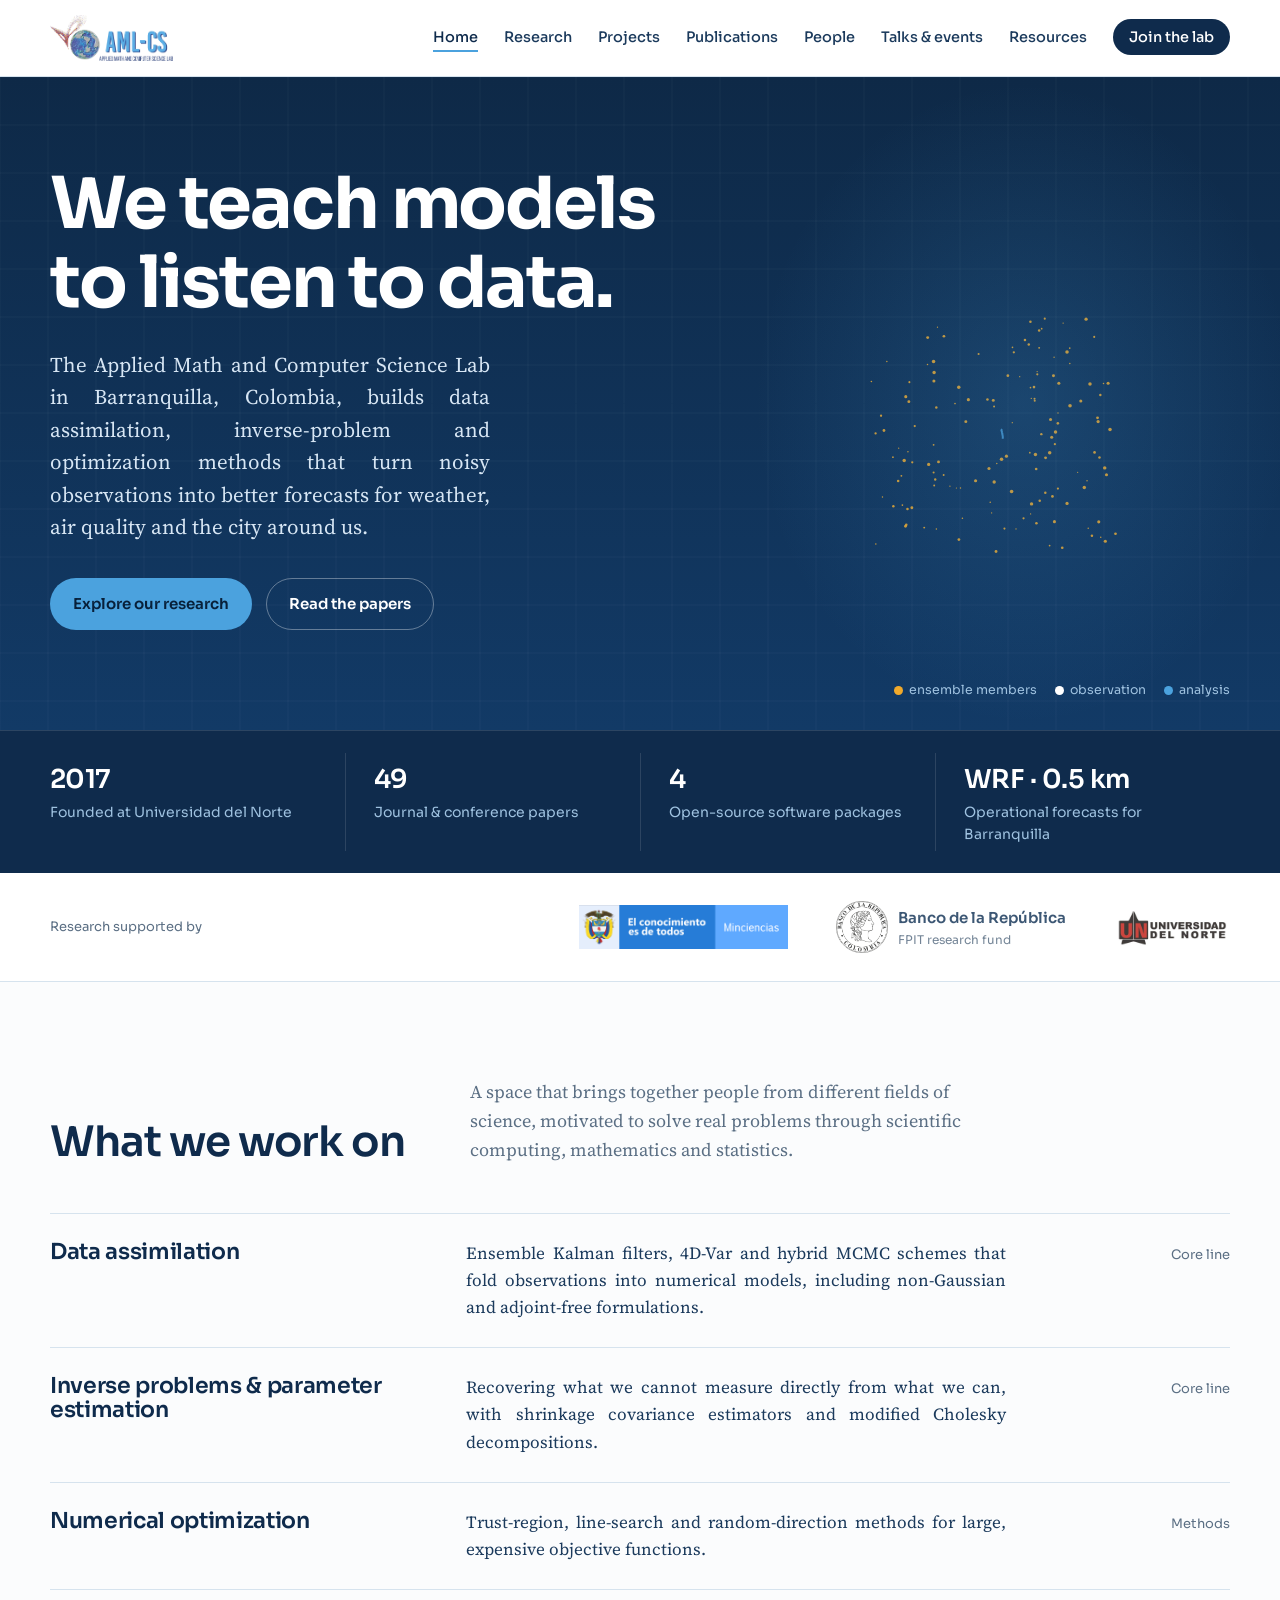
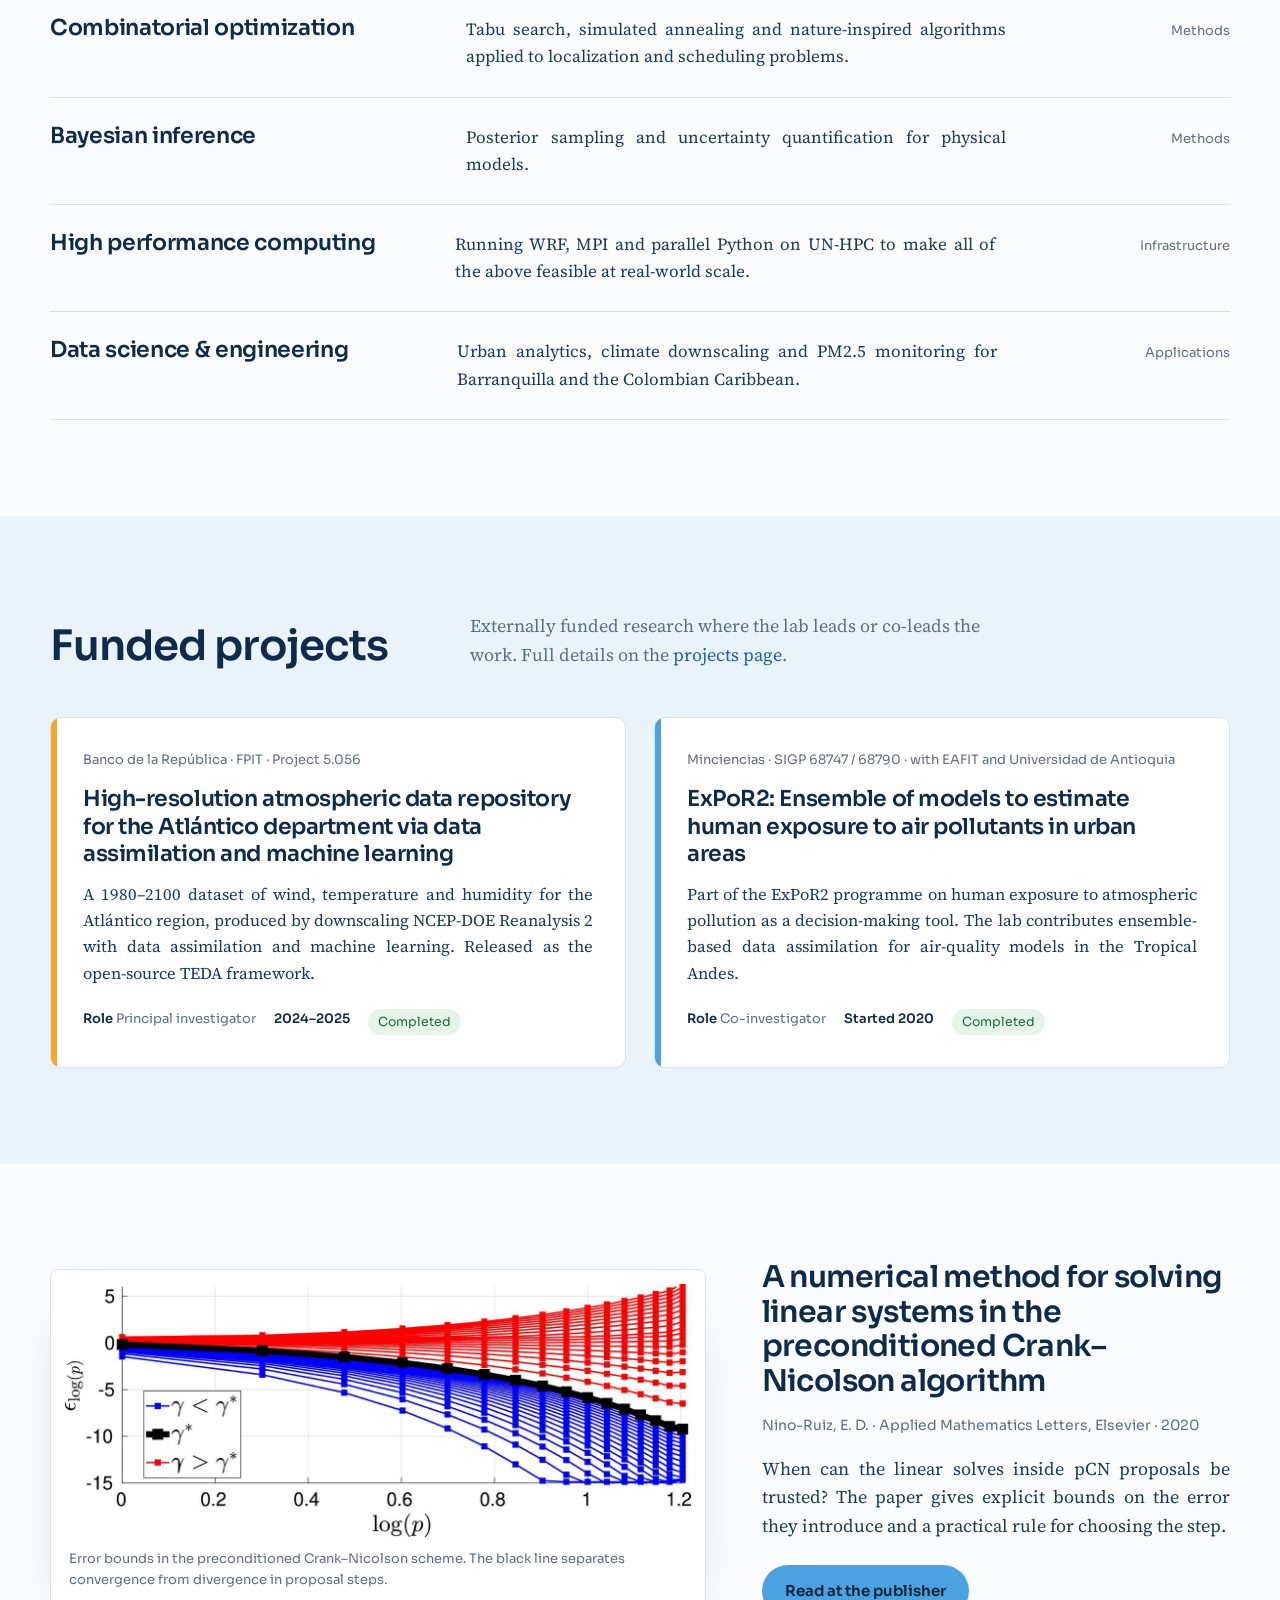
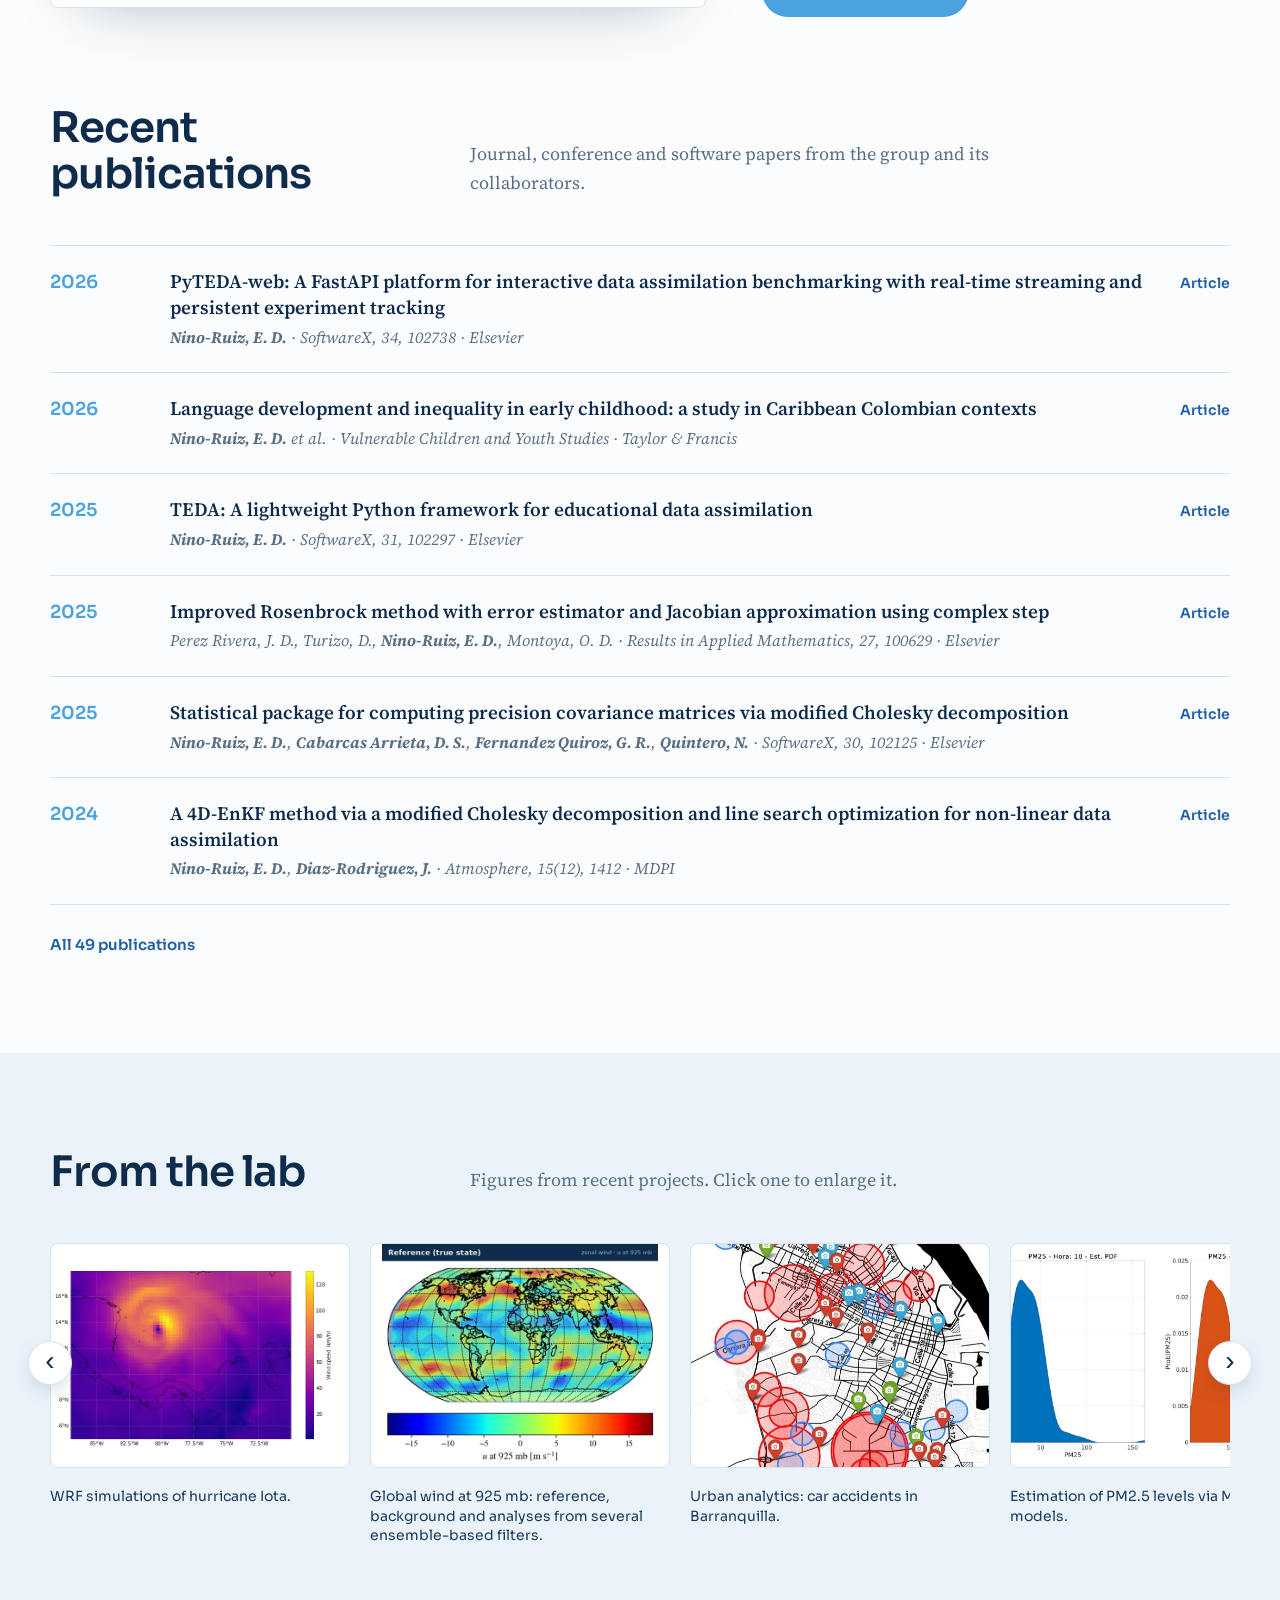
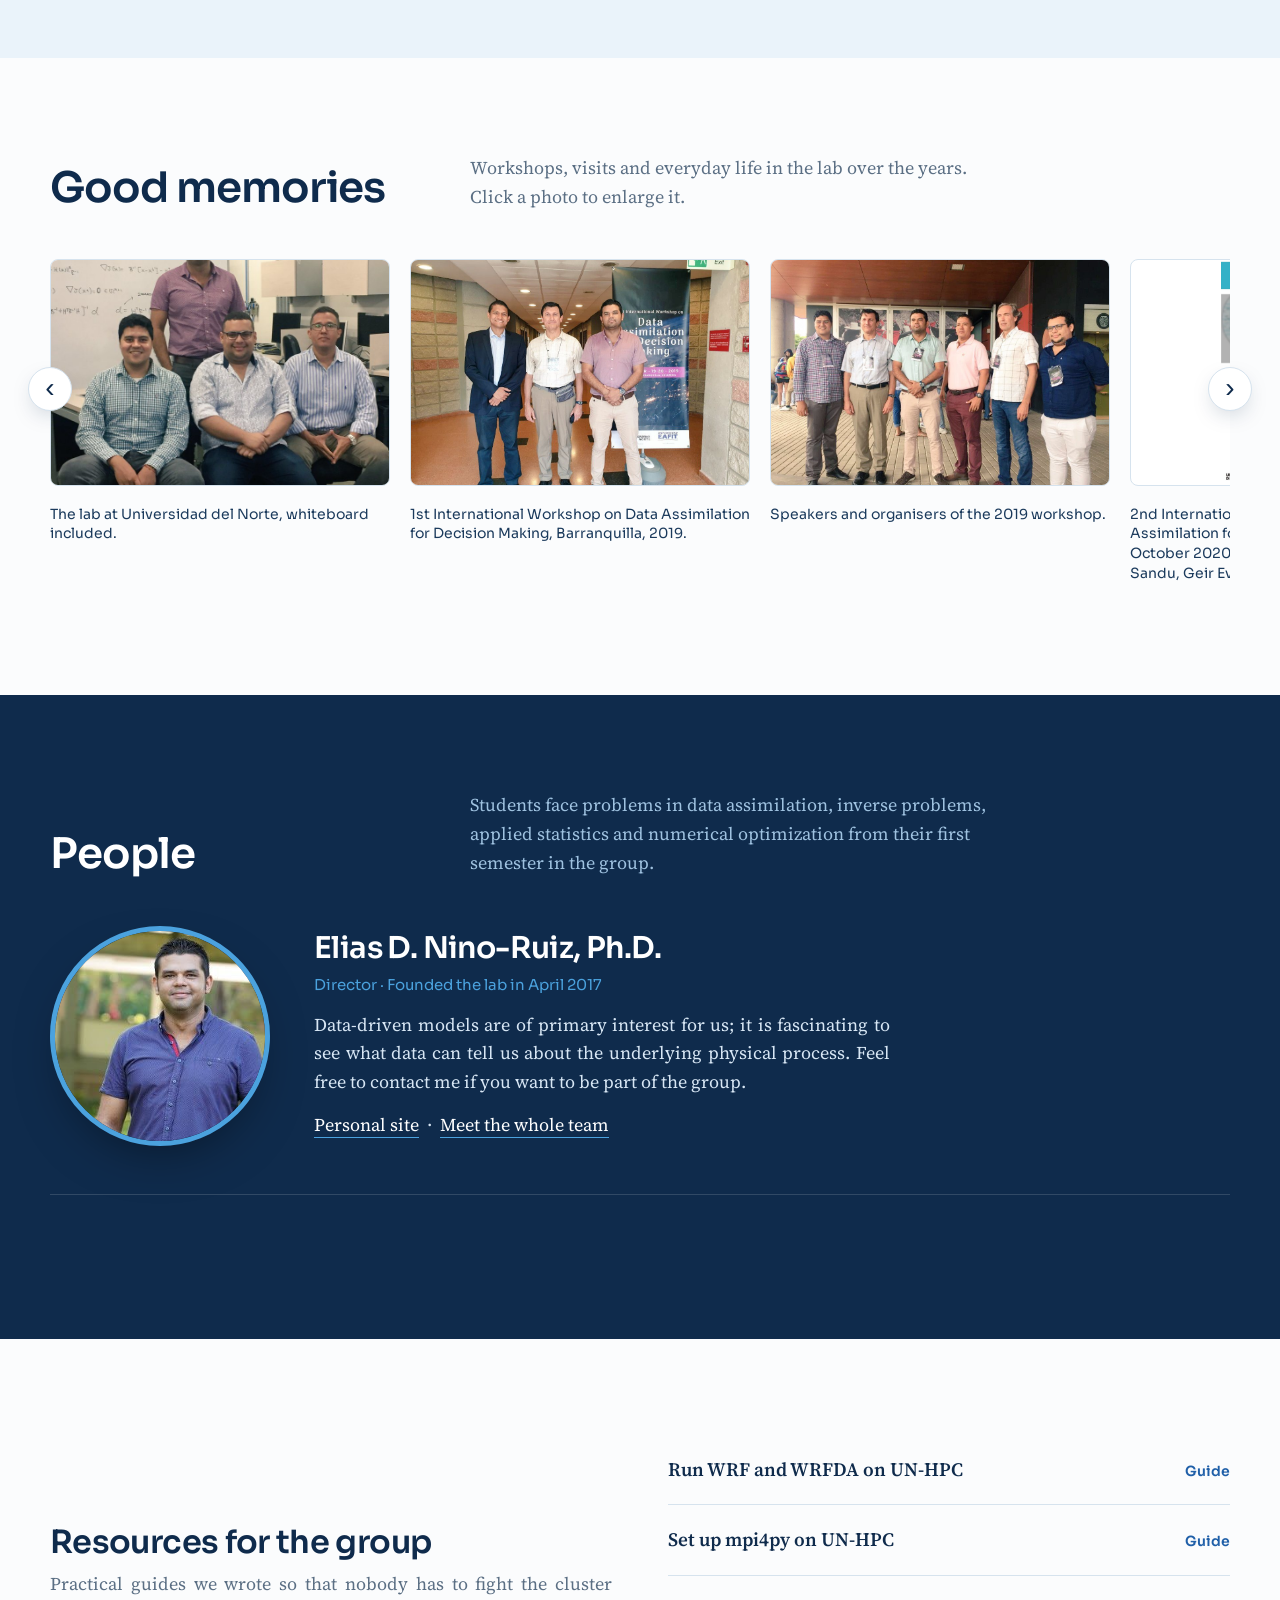
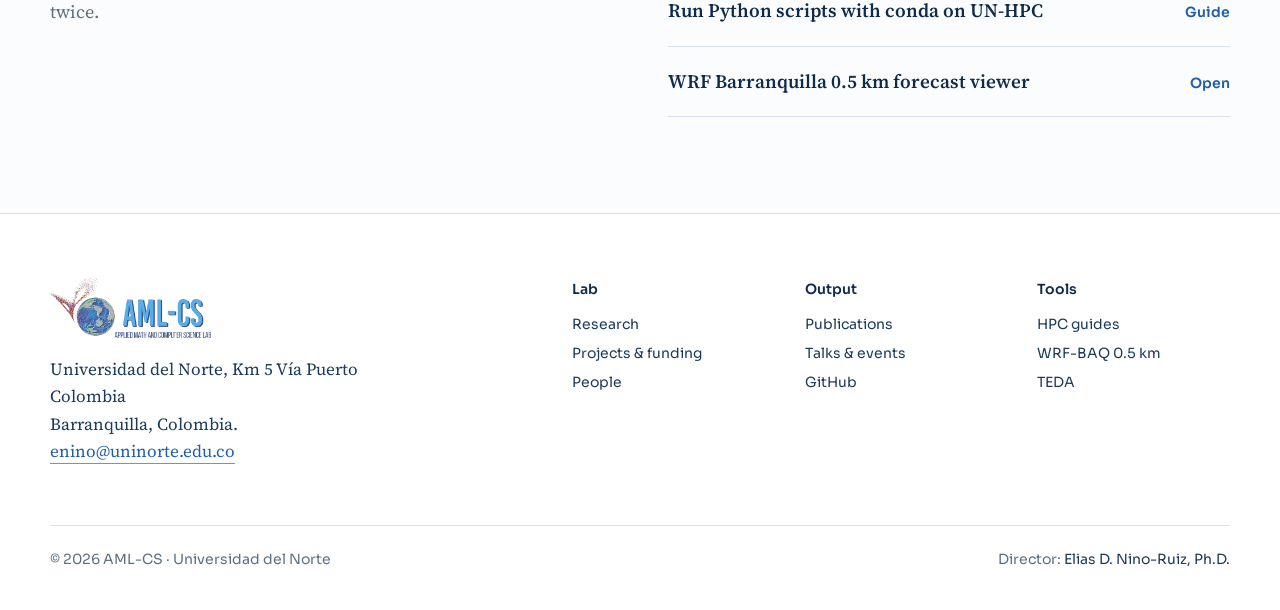
==== commit d8ebc8d4: "fixing navigation tools" ====
--- a/index.html
+++ b/index.html
@@ -89,7 +89,8 @@
 </div></section>
 
 <section class="tint" id="gallery"><div class="wrap">
-  <div class="sec-head"><h2>From the lab</h2><p>Figures from recent projects. Scroll sideways.</p></div>
+  <div class="sec-head"><h2>From the lab</h2><p>Figures from recent projects. Click one to enlarge it.</p></div>
+  <div class="carousel"><button class="car-btn prev" aria-label="Scroll left">‹</button>
   <div class="strip">
     <figure><img src="assets/img/figures/iota-simulation.gif" alt="WRF simulations of hurricane Iota"><figcaption>WRF simulations of hurricane Iota.</figcaption></figure>
     <figure><picture><source srcset="assets/img/figures/global-wind-da.webp" type="image/webp"><img class="fit" src="assets/img/figures/global-wind-da.jpg" alt="Global wind field at 925 mb: reference, background and analyses from several ensemble filters"></picture><figcaption>Global wind at 925 mb: reference, background and analyses from several ensemble-based filters.</figcaption></figure>
@@ -98,6 +99,7 @@
     <figure><img src="assets/img/figures/levels-of-PM2.5.jpg" alt="PM2.5 levels per interval"><figcaption>Levels of PM2.5 per interval in Barranquilla.</figcaption></figure>
     <figure><img src="assets/img/figures/open-crime-estimation.jpg" alt="Open crime estimation"><figcaption>Open Crime Estimation: probability surface for different regions given a user profile.</figcaption></figure>
   </div>
+  <button class="car-btn next" aria-label="Scroll right">›</button></div>
 </div></section>
 
 
--- a/assets/css/site.css
+++ b/assets/css/site.css
@@ -174,6 +174,7 @@
 .strip.photos{grid-auto-columns:minmax(340px,42%)}
 .strip.photos img{aspect-ratio:3/2}
 @media (max-width:900px){.car-btn.prev{left:-6px}.car-btn.next{right:-6px}.strip.photos{grid-auto-columns:minmax(280px,85%)}}
+@media (max-width:700px){.car-btn{display:none}}
 
 /* people */
 .director{display:grid;grid-template-columns:220px minmax(0,1fr);gap:44px;align-items:center;padding-bottom:48px;border-bottom:1px solid rgba(255,255,255,.14);margin-bottom:48px}
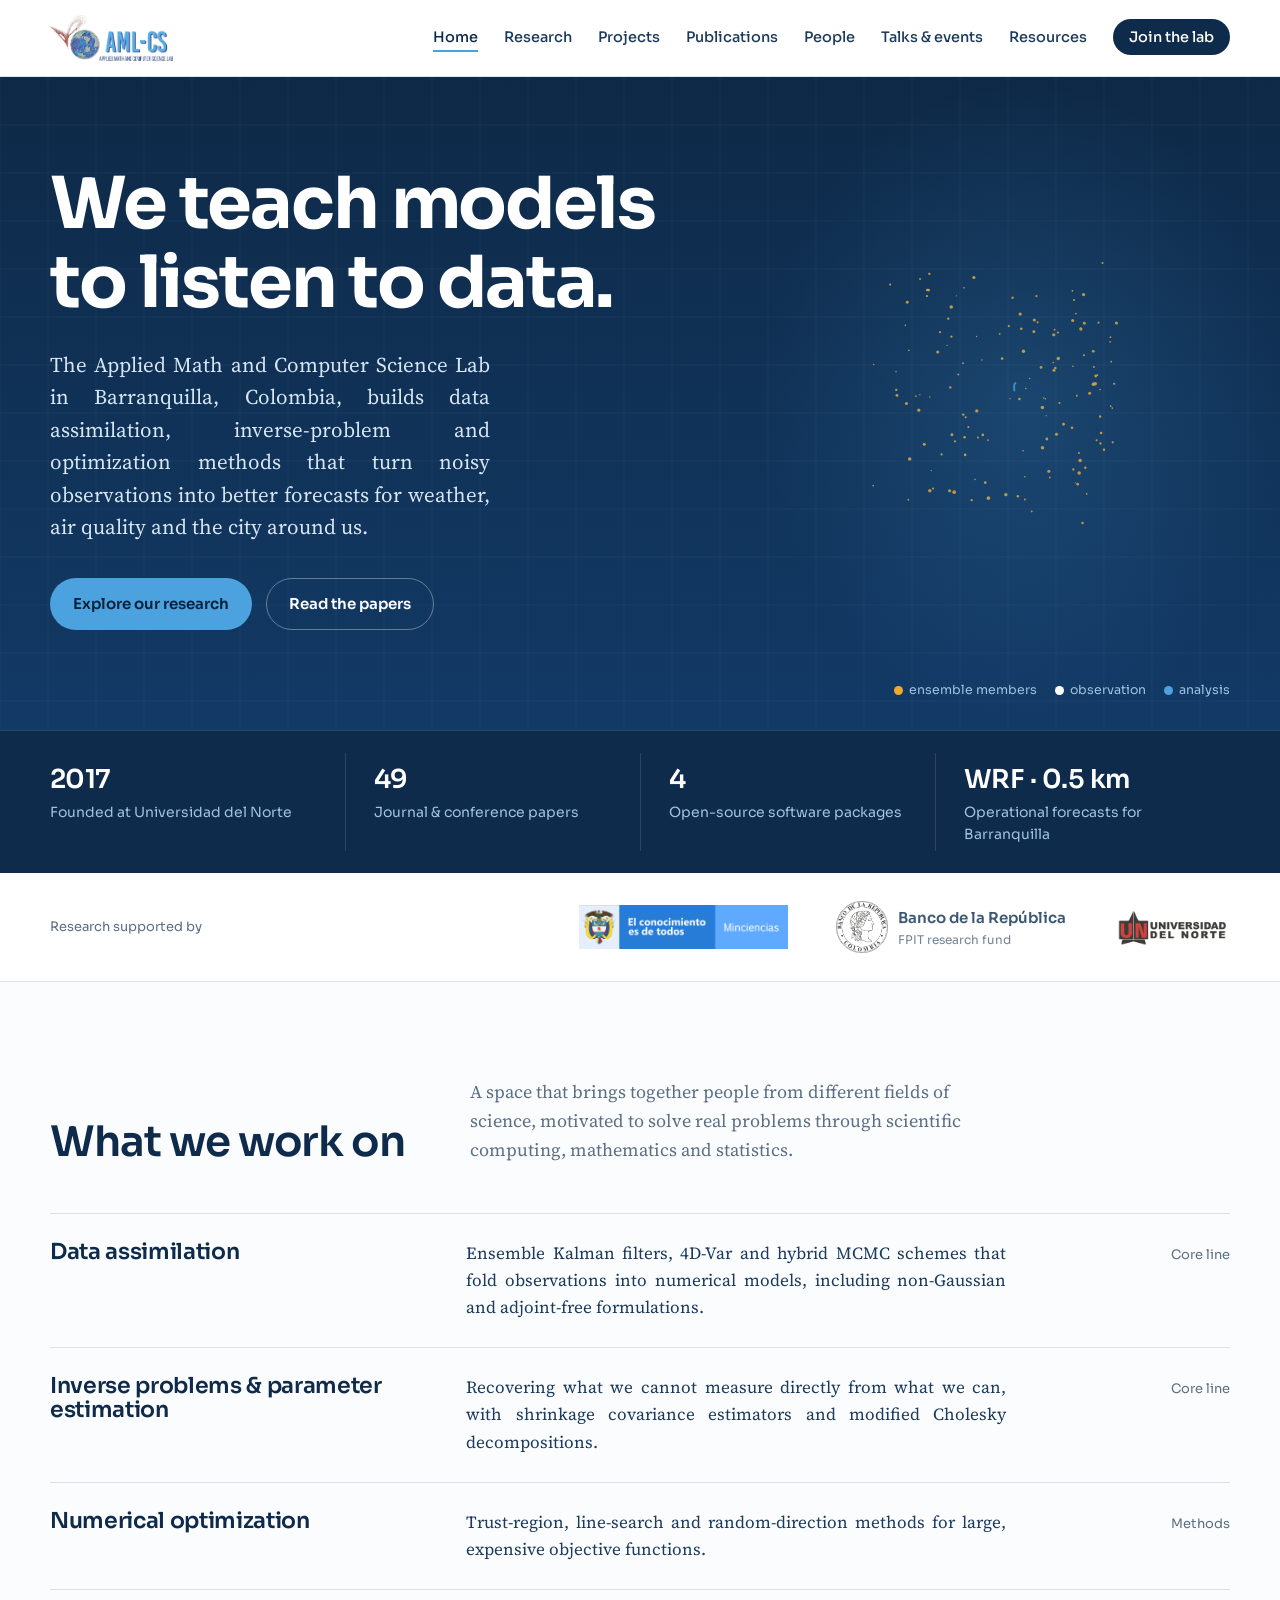
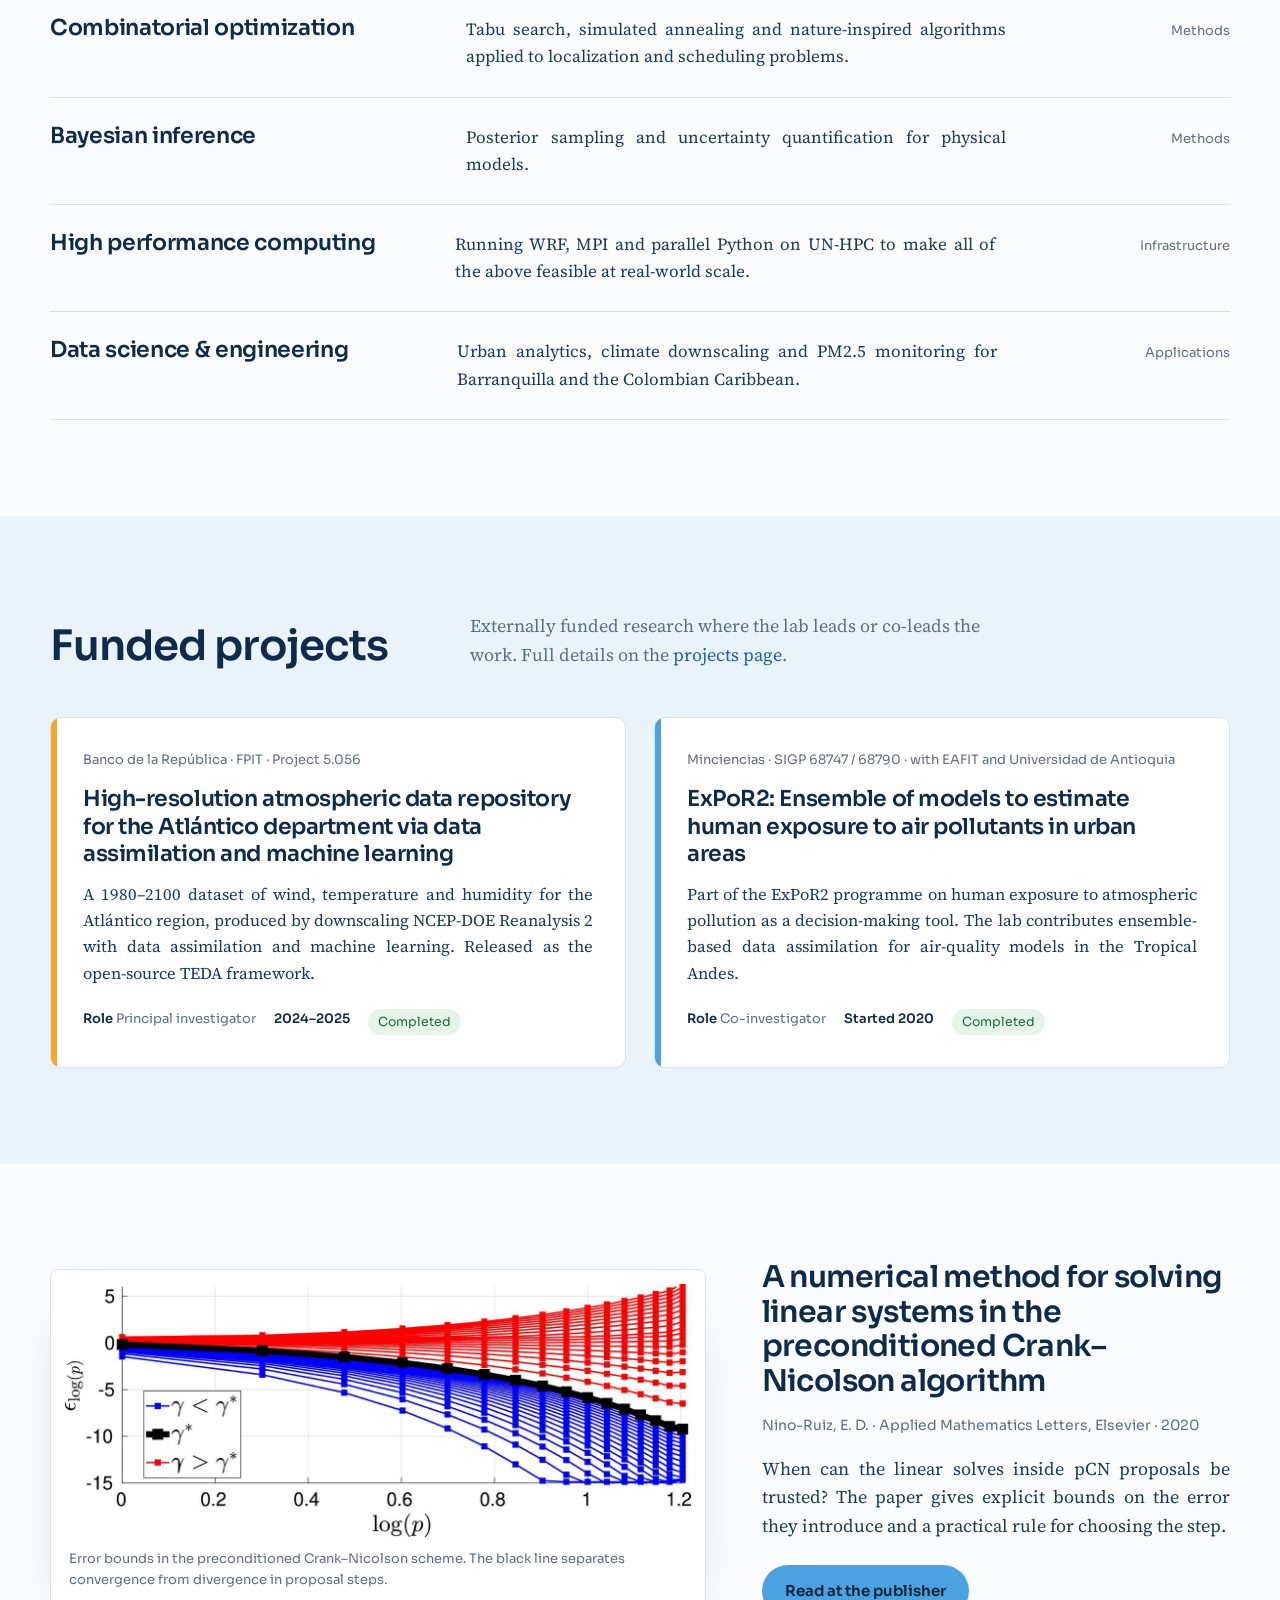
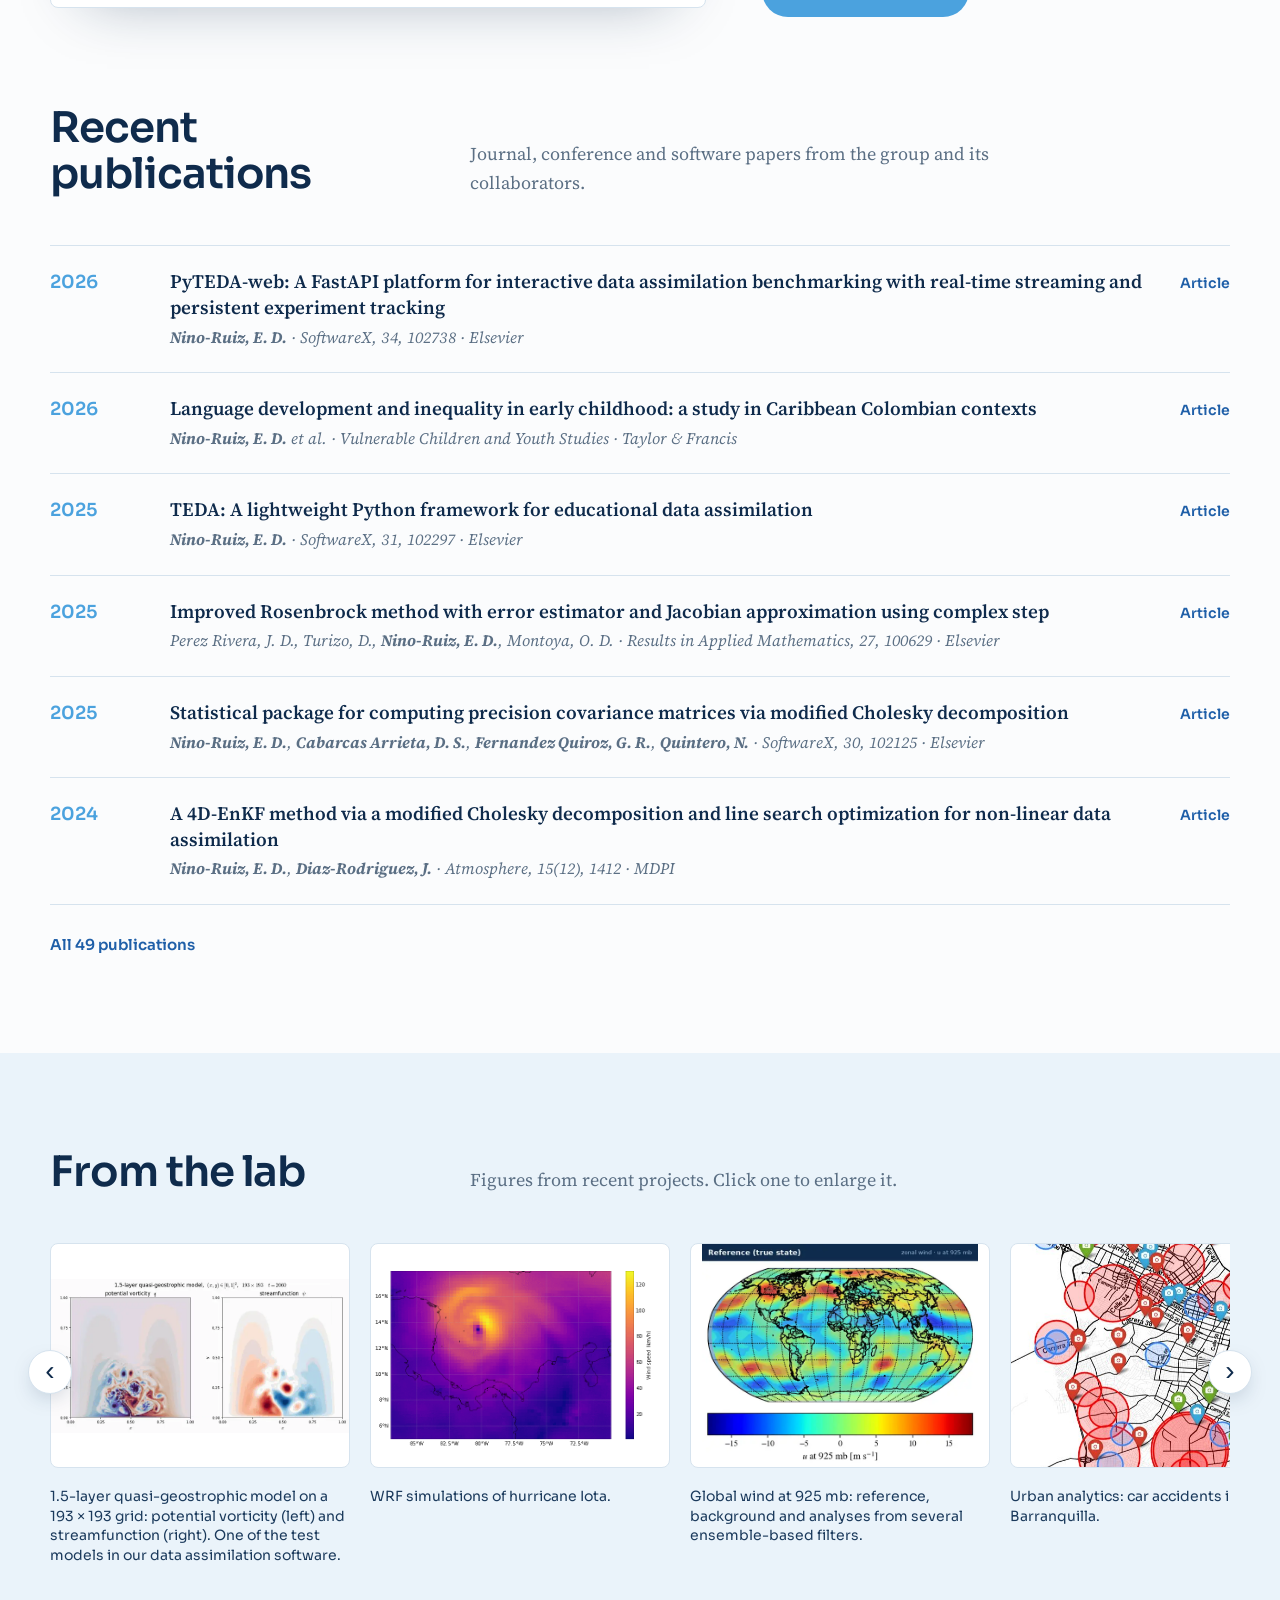
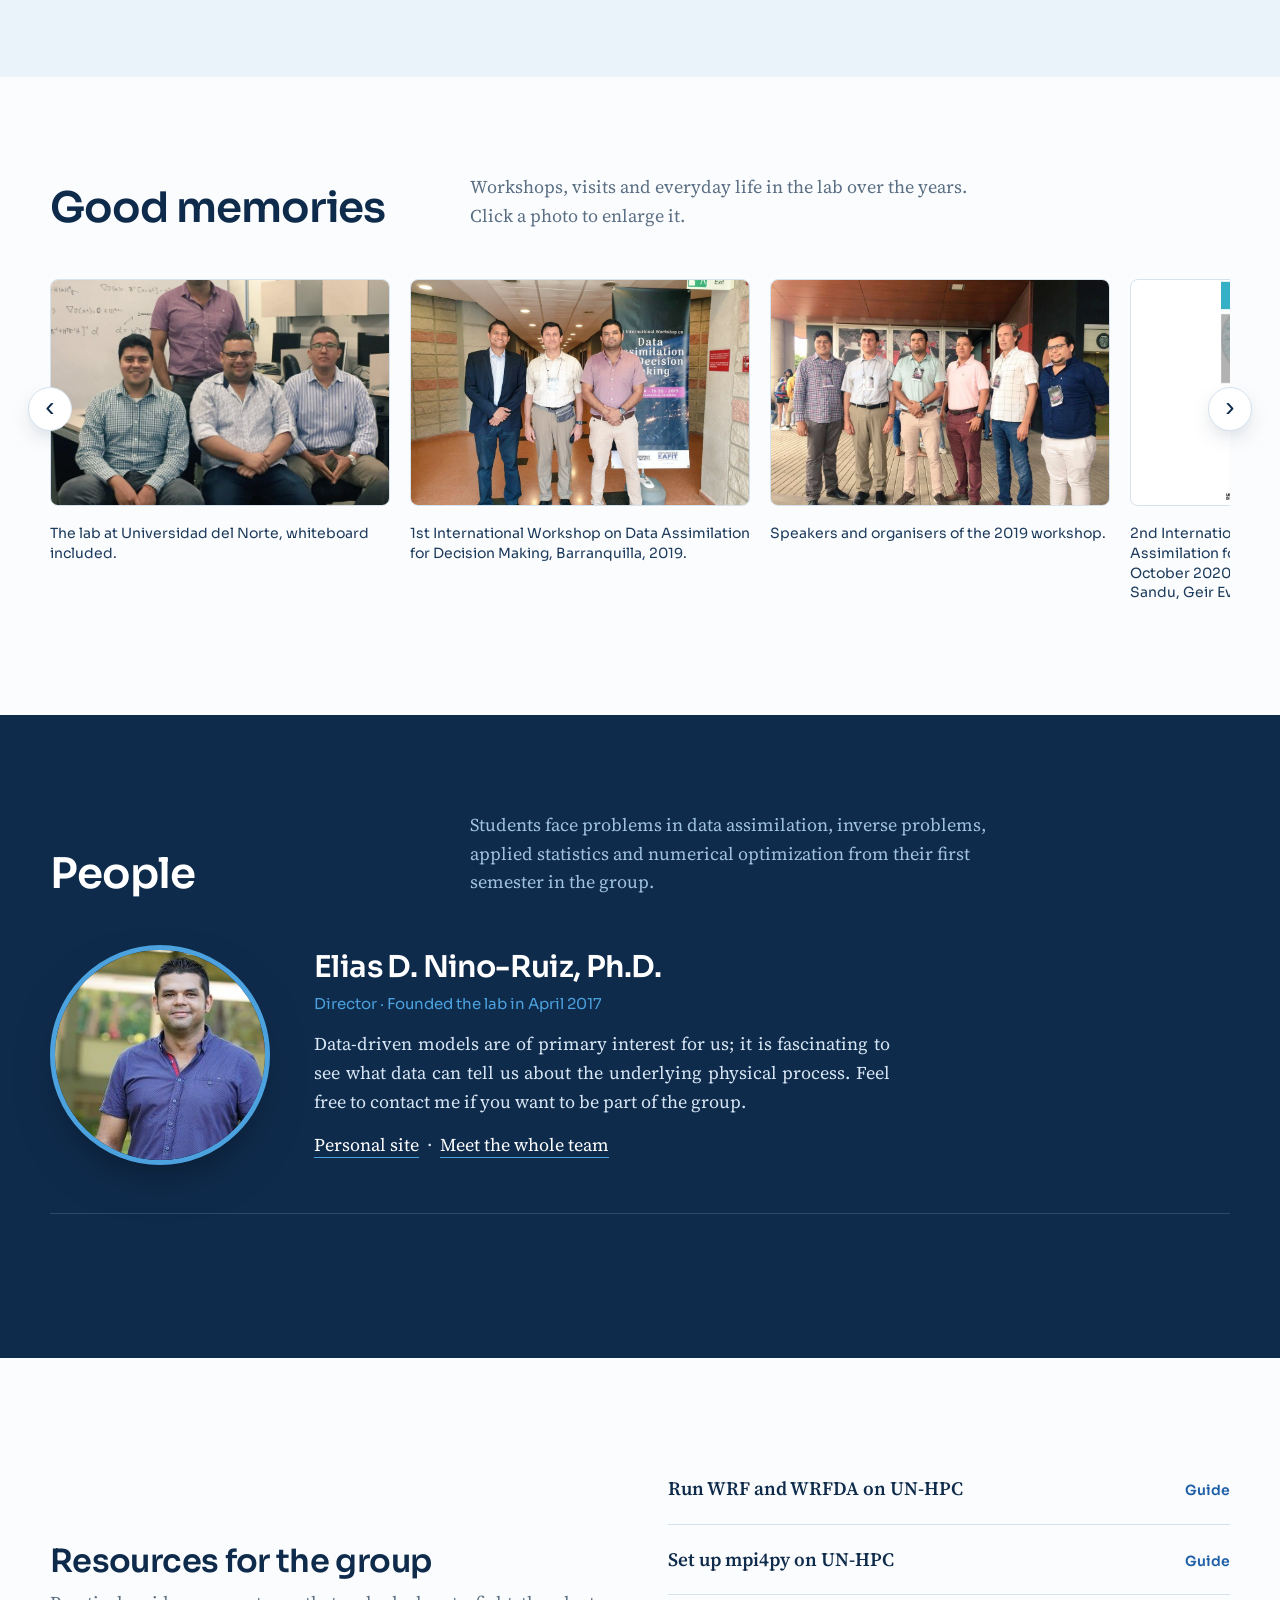
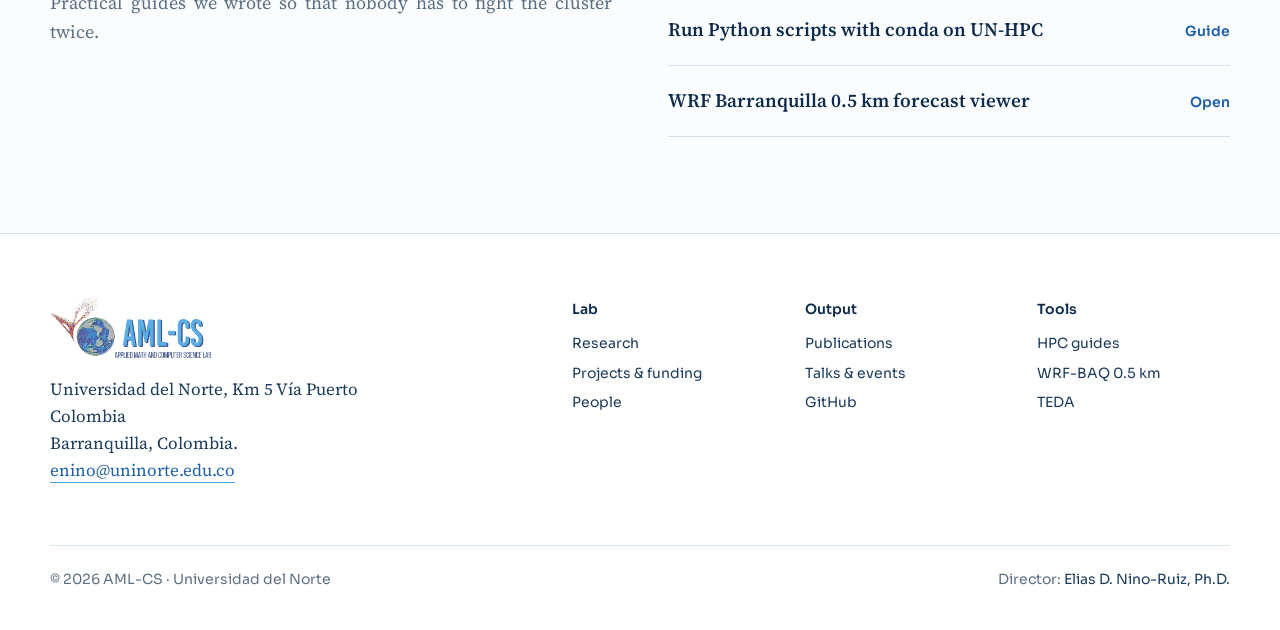
==== commit 5b182361: "adding vortex and psi functions animations" ====
--- a/index.html
+++ b/index.html
@@ -92,6 +92,7 @@
   <div class="sec-head"><h2>From the lab</h2><p>Figures from recent projects. Click one to enlarge it.</p></div>
   <div class="carousel"><button class="car-btn prev" aria-label="Scroll left">‹</button>
   <div class="strip">
+    <figure><picture><source srcset="assets/img/figures/qg-model.webp" type="image/webp"><img class="fit" src="assets/img/figures/qg-model.jpg" alt="1.5-layer quasi-geostrophic model: potential vorticity and streamfunction on a 193 by 193 grid"></picture><figcaption>1.5-layer quasi-geostrophic model on a 193 × 193 grid: potential vorticity (left) and streamfunction (right). One of the test models in our data assimilation software.</figcaption></figure>
     <figure><img src="assets/img/figures/iota-simulation.gif" alt="WRF simulations of hurricane Iota"><figcaption>WRF simulations of hurricane Iota.</figcaption></figure>
     <figure><picture><source srcset="assets/img/figures/global-wind-da.webp" type="image/webp"><img class="fit" src="assets/img/figures/global-wind-da.jpg" alt="Global wind field at 925 mb: reference, background and analyses from several ensemble filters"></picture><figcaption>Global wind at 925 mb: reference, background and analyses from several ensemble-based filters.</figcaption></figure>
     <figure><img src="assets/img/figures/urban-analytics.jpg" alt="Car accidents in Barranquilla"><figcaption>Urban analytics: car accidents in Barranquilla.</figcaption></figure>
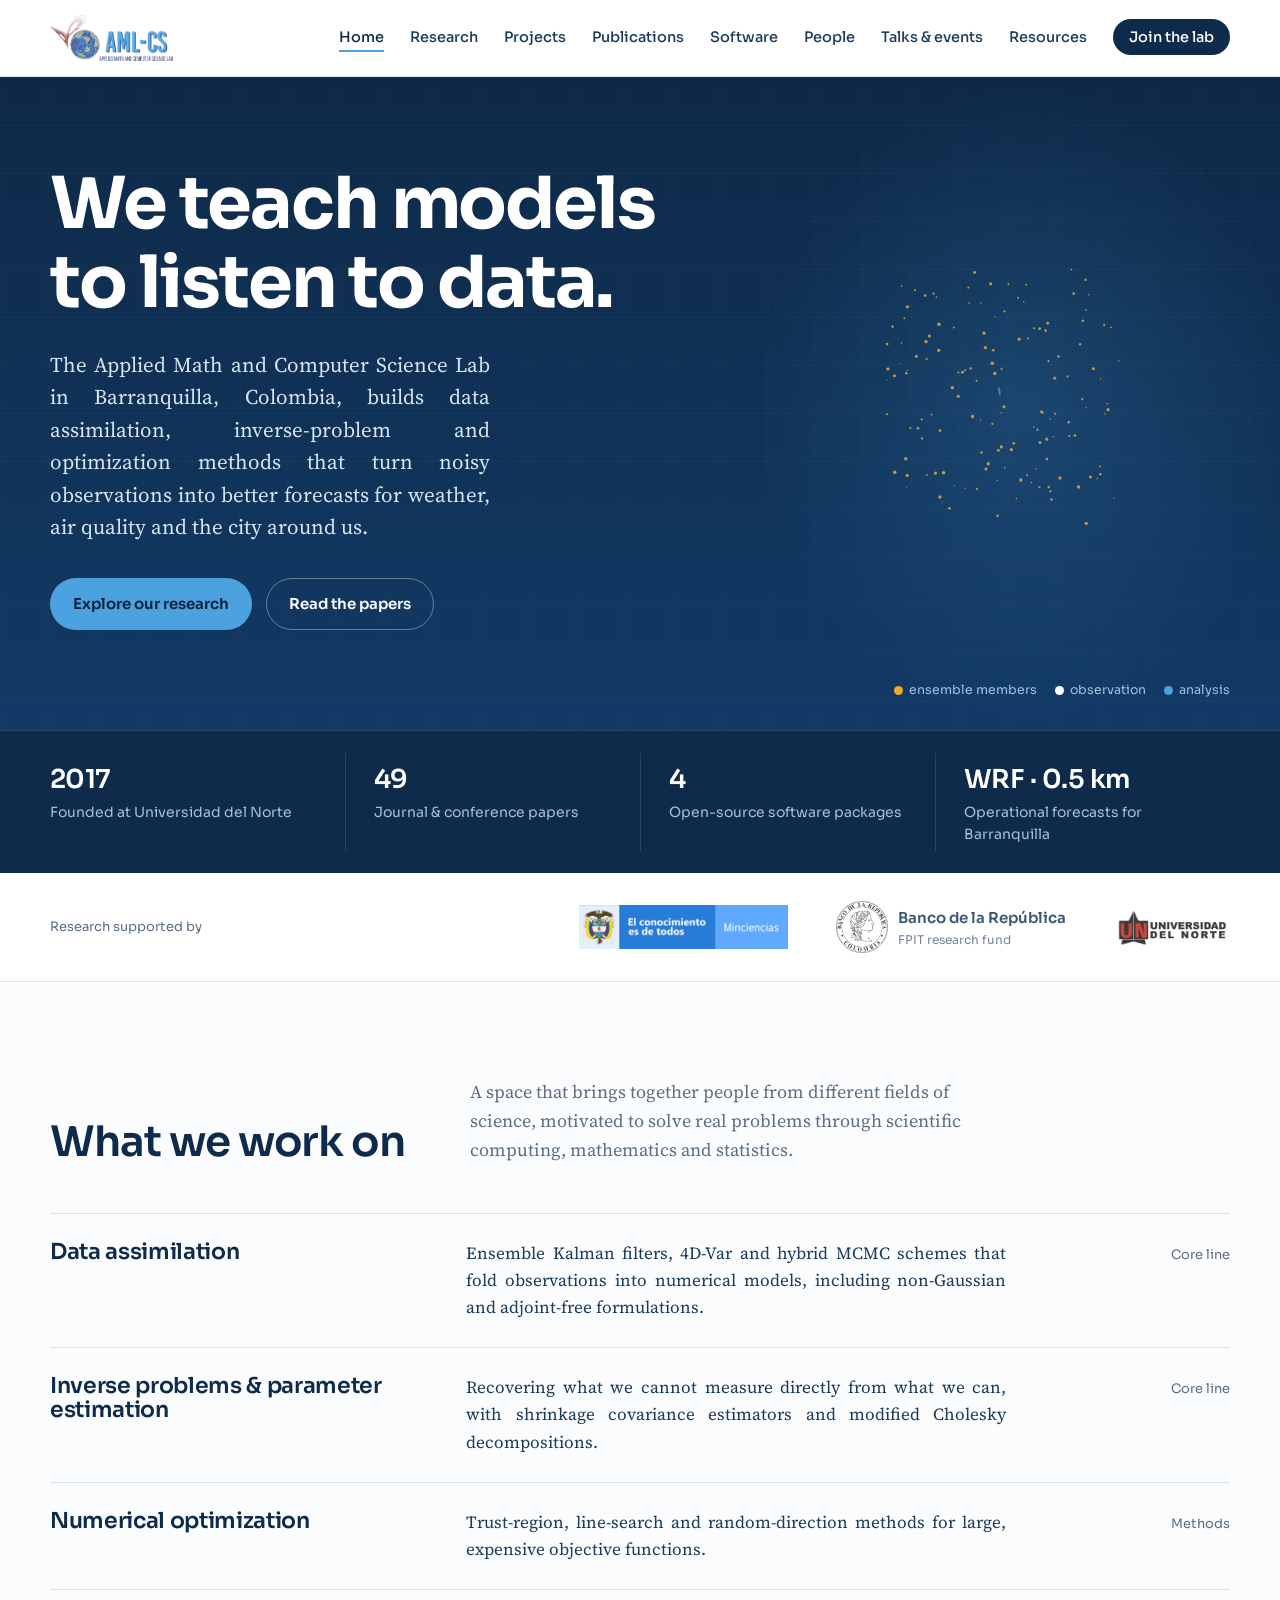
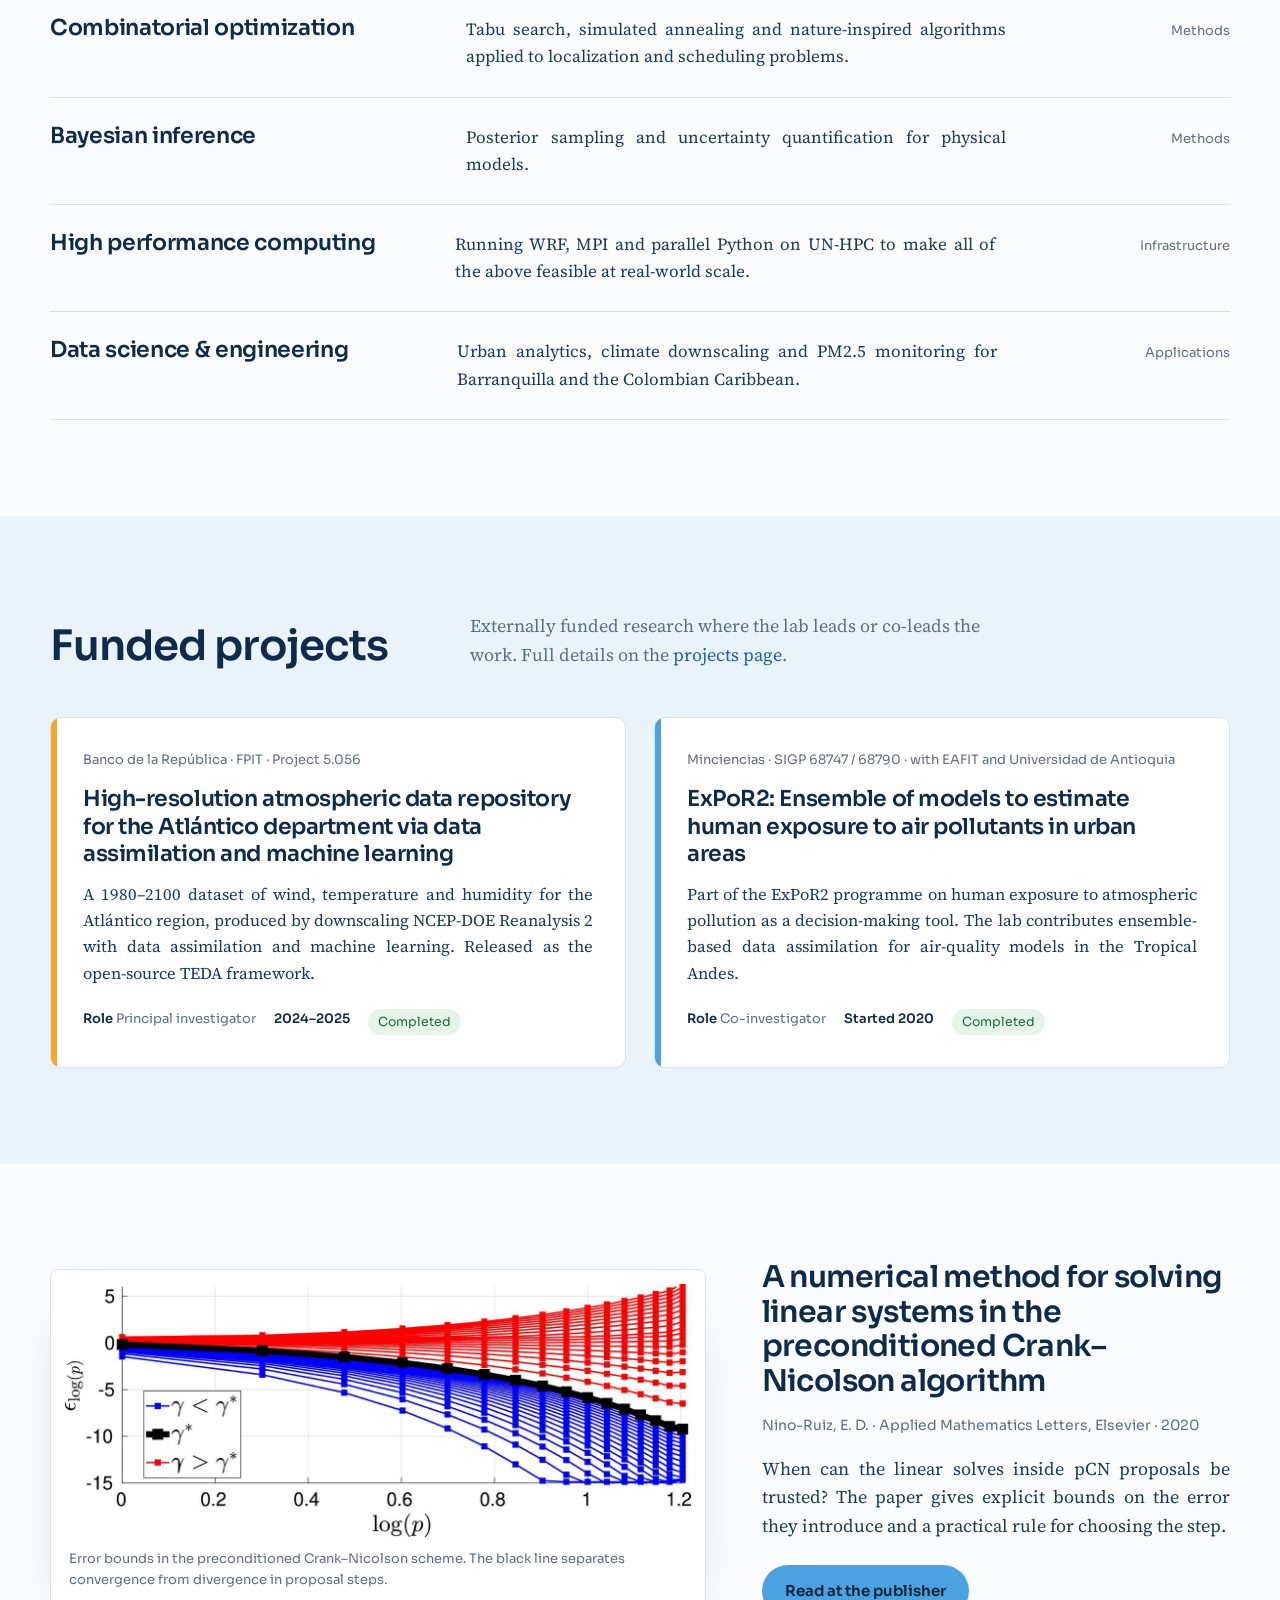
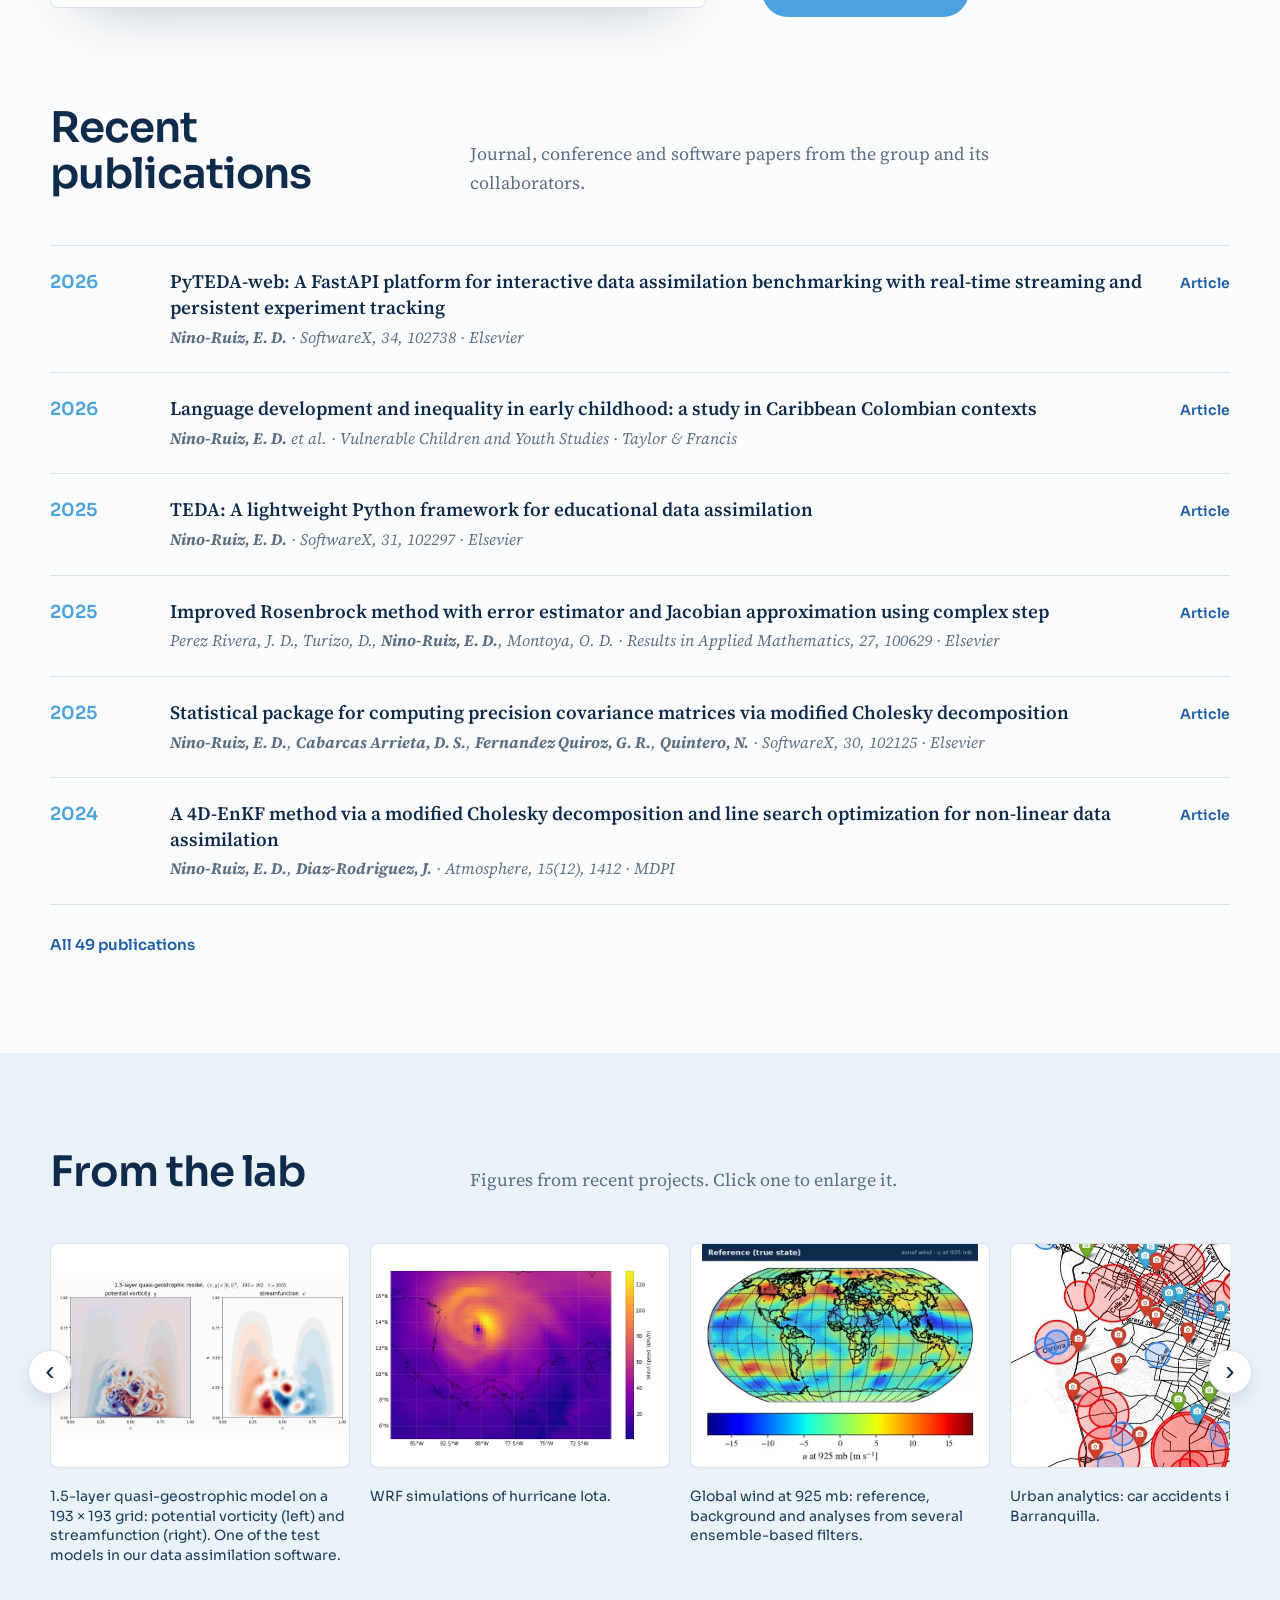
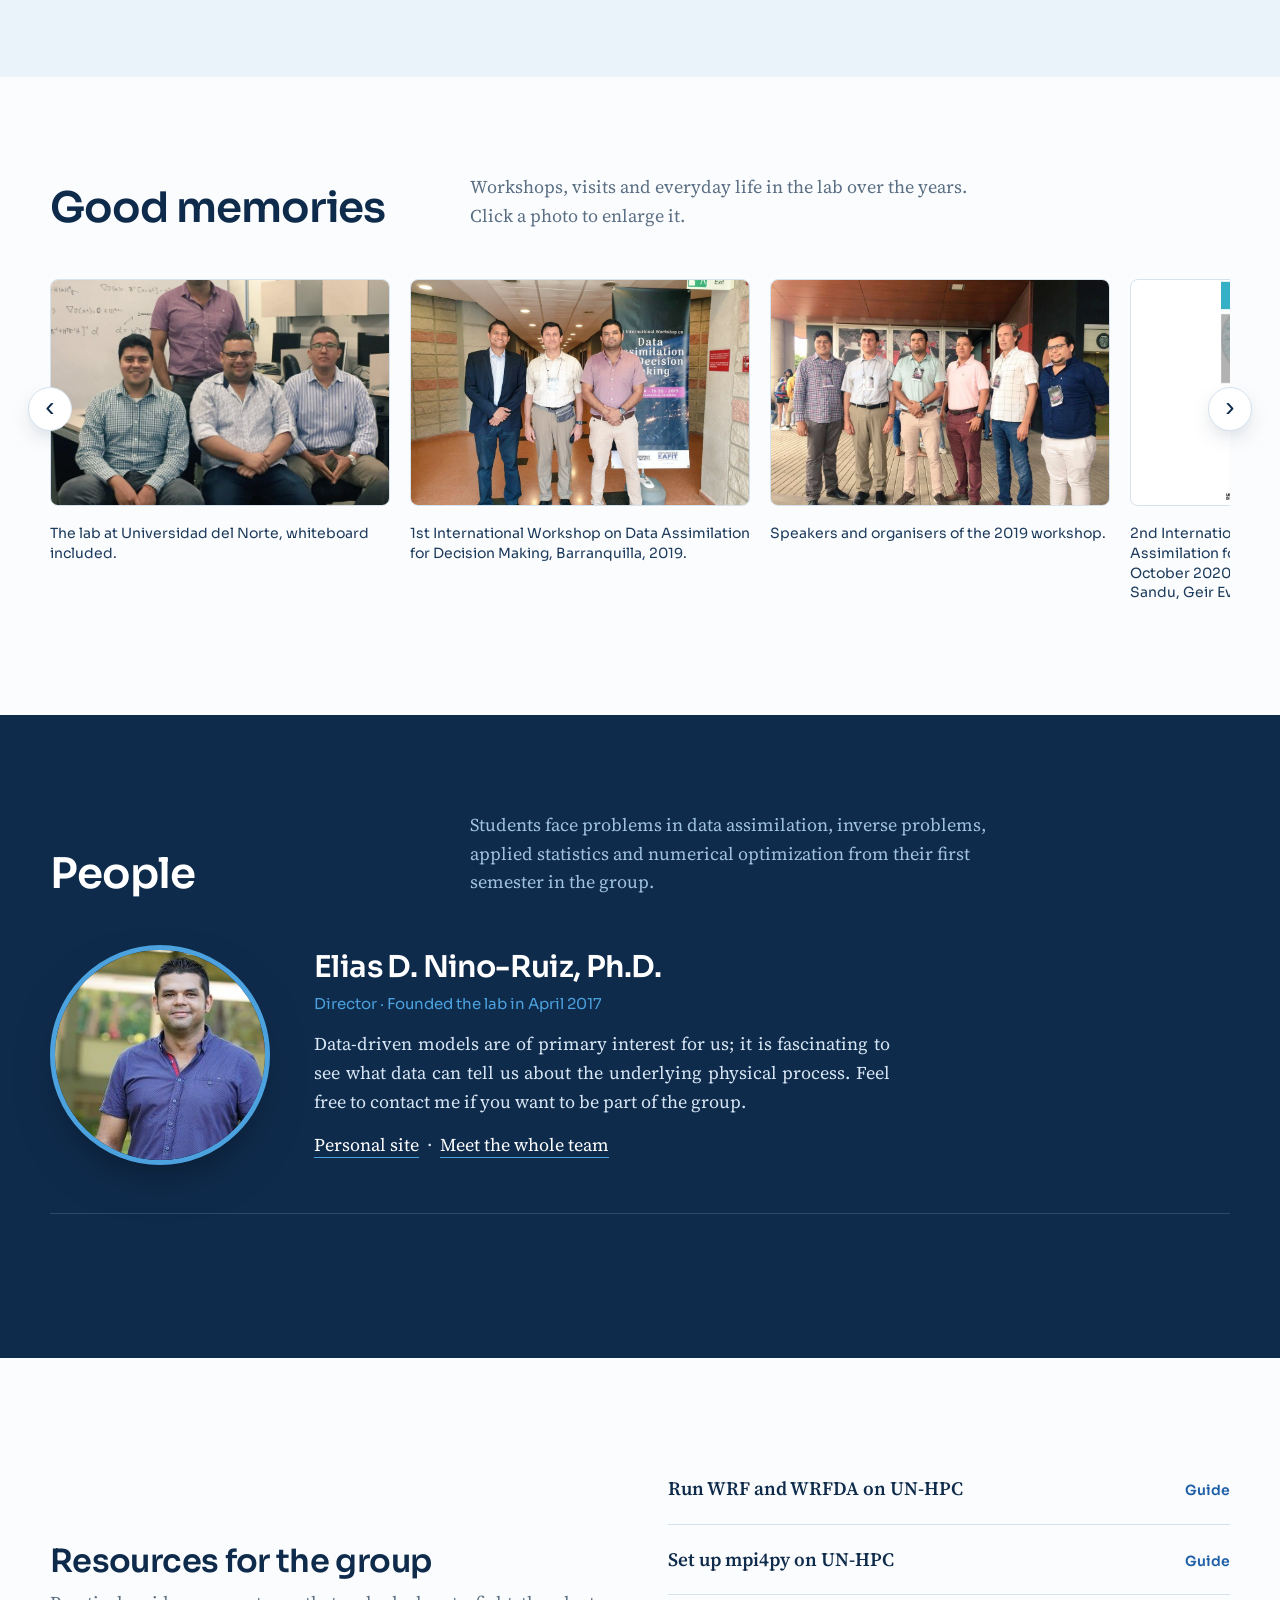
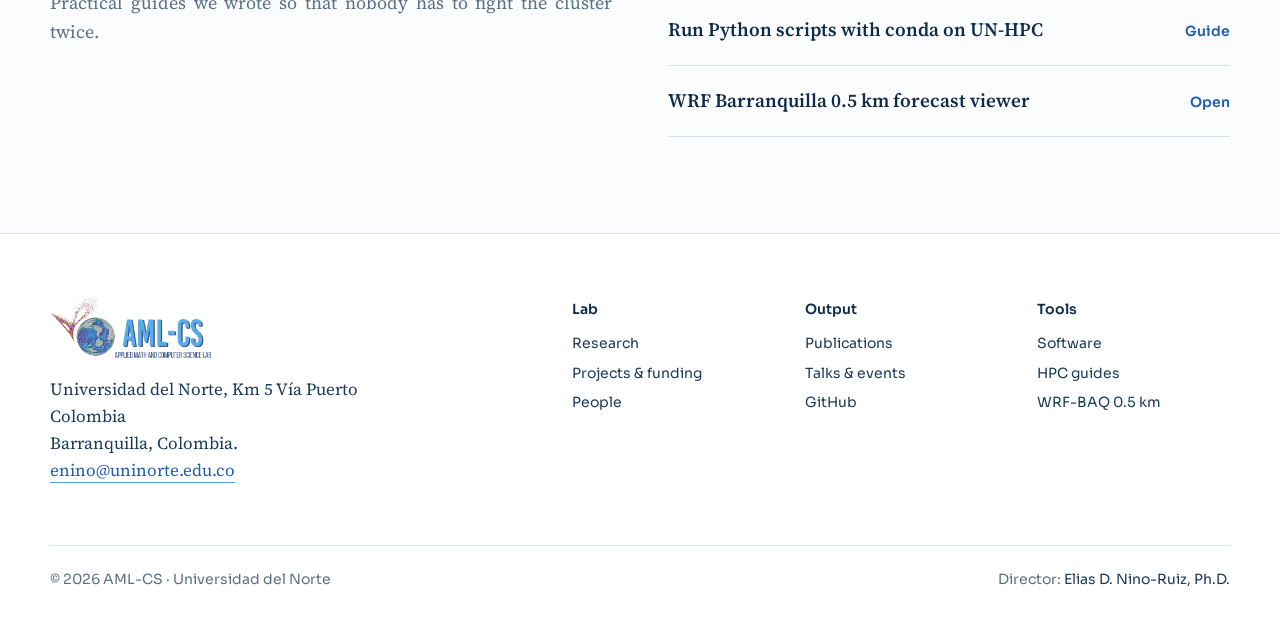
==== commit 29bb6e4c: "adding new figures" ====
--- a/index.html
+++ b/index.html
@@ -14,7 +14,7 @@
 <body>
 <header class="site"><div class="wrap nav">
   <a href="./"><img class="logo" src="./assets/img/logo.png" alt="AML-CS: Applied Math and Computer Science Lab"></a>
-  <nav aria-label="Main"><ul><li><a href="./" aria-current="page">Home</a></li><li><a href="./#research">Research</a></li><li><a href="./projects/">Projects</a></li><li><a href="./publications/">Publications</a></li><li><a href="./people/">People</a></li><li><a href="./talks/">Talks & events</a></li><li><a href="./resources/">Resources</a></li><li><a class="cta" href="mailto:enino@uninorte.edu.co">Join the lab</a></li></ul></nav>
+  <nav aria-label="Main"><ul><li><a href="./" aria-current="page">Home</a></li><li><a href="./#research">Research</a></li><li><a href="./projects/">Projects</a></li><li><a href="./publications/">Publications</a></li><li><a href="./software/">Software</a></li><li><a href="./people/">People</a></li><li><a href="./talks/">Talks & events</a></li><li><a href="./resources/">Resources</a></li><li><a class="cta" href="mailto:enino@uninorte.edu.co">Join the lab</a></li></ul></nav>
   <button class="burger" aria-expanded="false" aria-label="Open menu">Menu</button>
 </div></header>
 
@@ -32,7 +32,7 @@
 <div class="stats"><div class="wrap">
   <div><b>2017</b>Founded at Universidad del Norte</div>
   <div><b>49</b>Journal &amp; conference papers</div>
-  <div><b>4</b>Open-source software packages</div>
+  <div><b>4</b><a href="software/" style="color:#9FC2E0">Open-source software packages</a></div>
   <div><b>WRF · 0.5 km</b>Operational forecasts for Barranquilla</div>
 </div></div>
 <div class="sponsors"><div class="wrap">
@@ -151,7 +151,7 @@
   </div>
   <div><h5>Lab</h5><ul><li><a href="./#research">Research</a></li><li><a href="./projects/">Projects &amp; funding</a></li><li><a href="./people/">People</a></li></ul></div>
   <div><h5>Output</h5><ul><li><a href="./publications/">Publications</a></li><li><a href="./talks/">Talks &amp; events</a></li><li><a href="https://github.com/AML-CS">GitHub</a></li></ul></div>
-  <div><h5>Tools</h5><ul><li><a href="./resources/">HPC guides</a></li><li><a href="./wrf-baq-0.5km/">WRF-BAQ 0.5 km</a></li><li><a href="https://github.com/enino84/TEDA">TEDA</a></li></ul></div>
+  <div><h5>Tools</h5><ul><li><a href="./software/">Software</a></li><li><a href="./resources/">HPC guides</a></li><li><a href="./wrf-baq-0.5km/">WRF-BAQ 0.5 km</a></li></ul></div>
   <div class="copy"><span>© 2026 AML-CS · Universidad del Norte</span><span>Director: <a href="https://enino84.github.io/">Elias D. Nino-Ruiz, Ph.D.</a></span></div>
 </div></footer>
 <script src="./assets/js/site.js"></script>
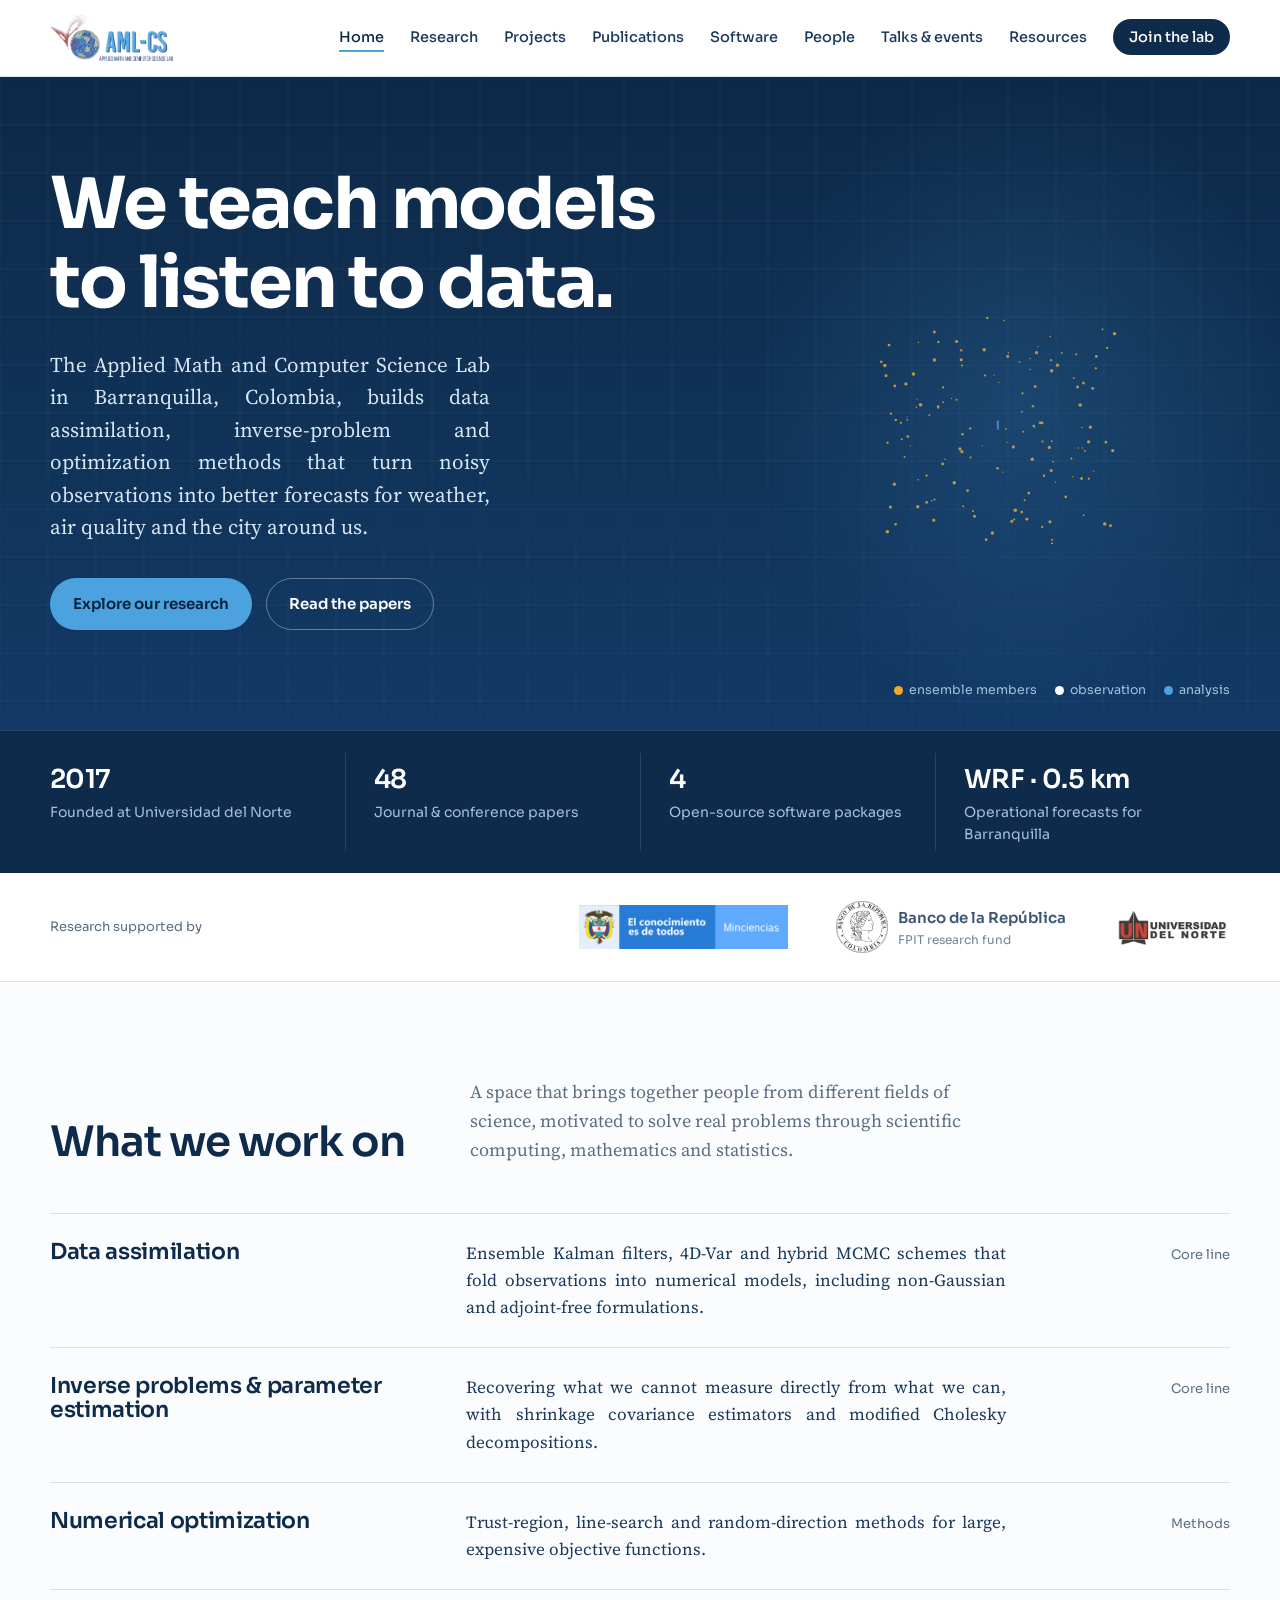
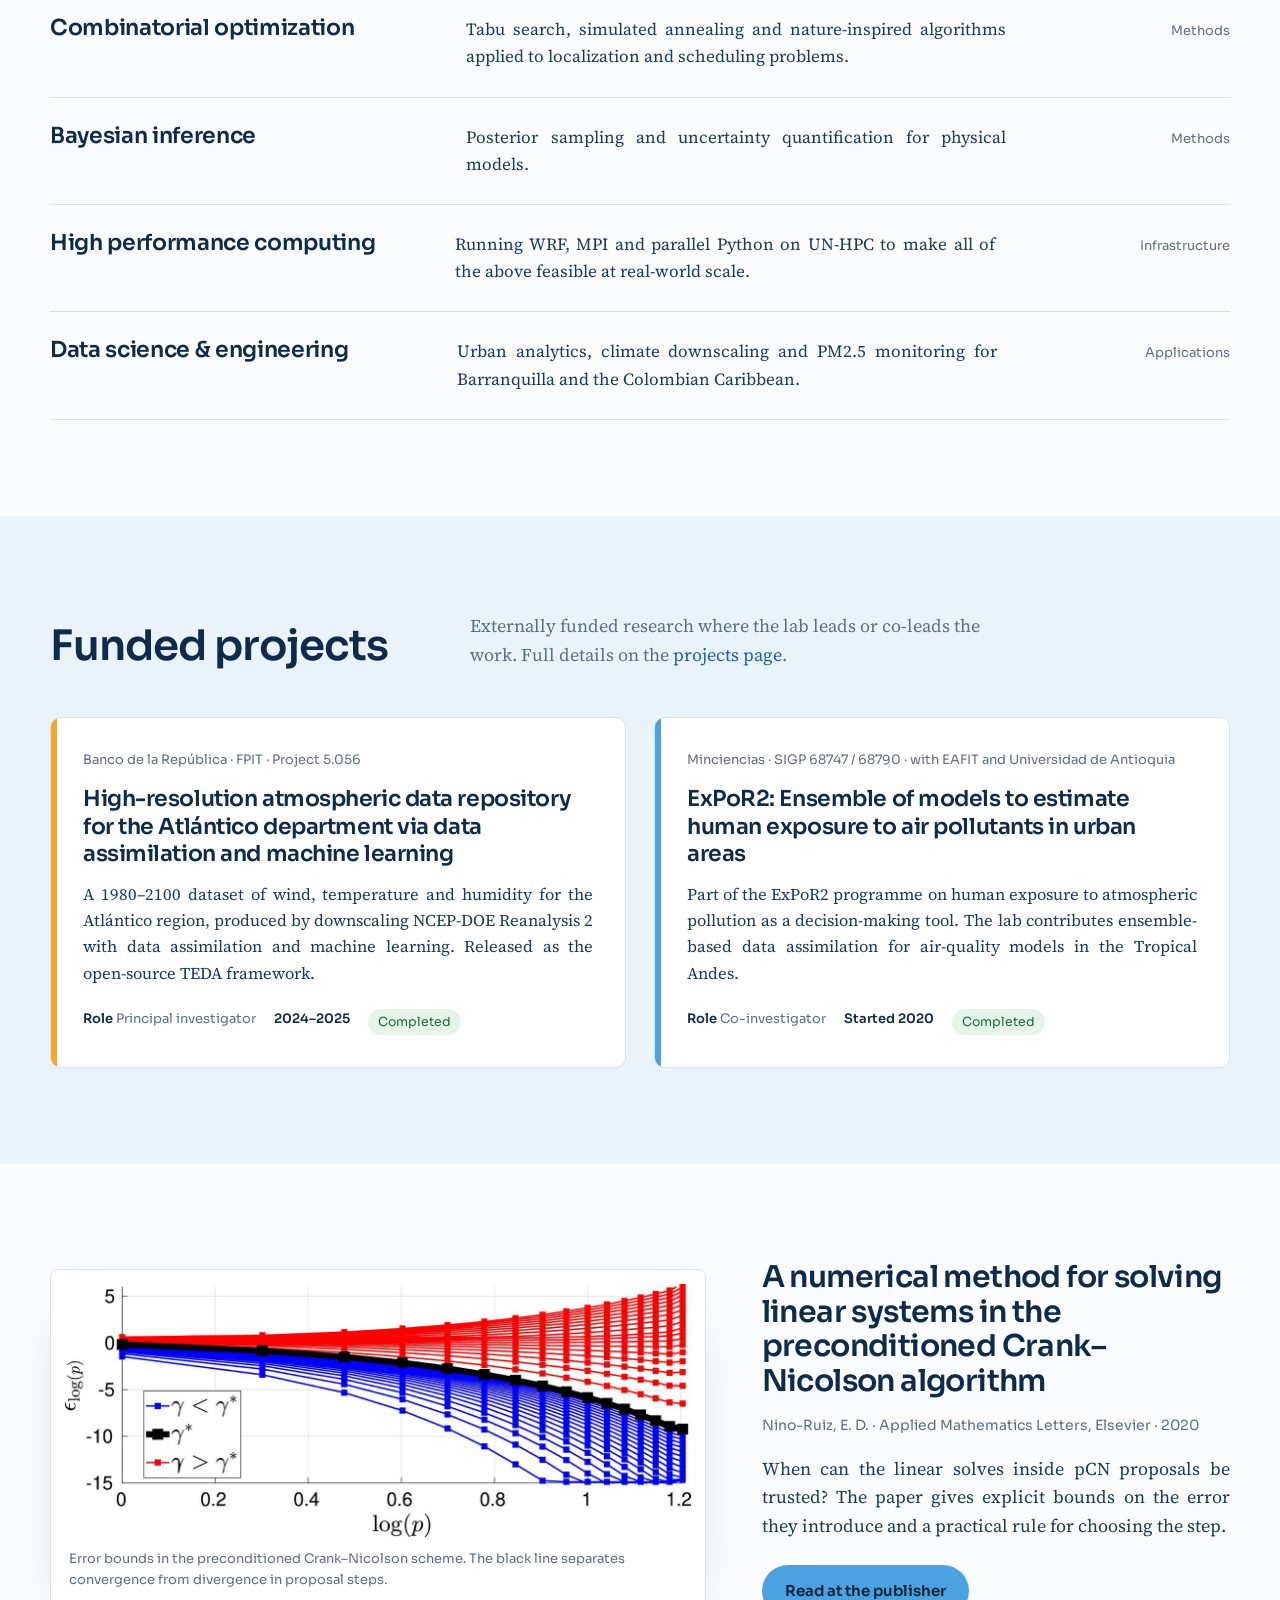
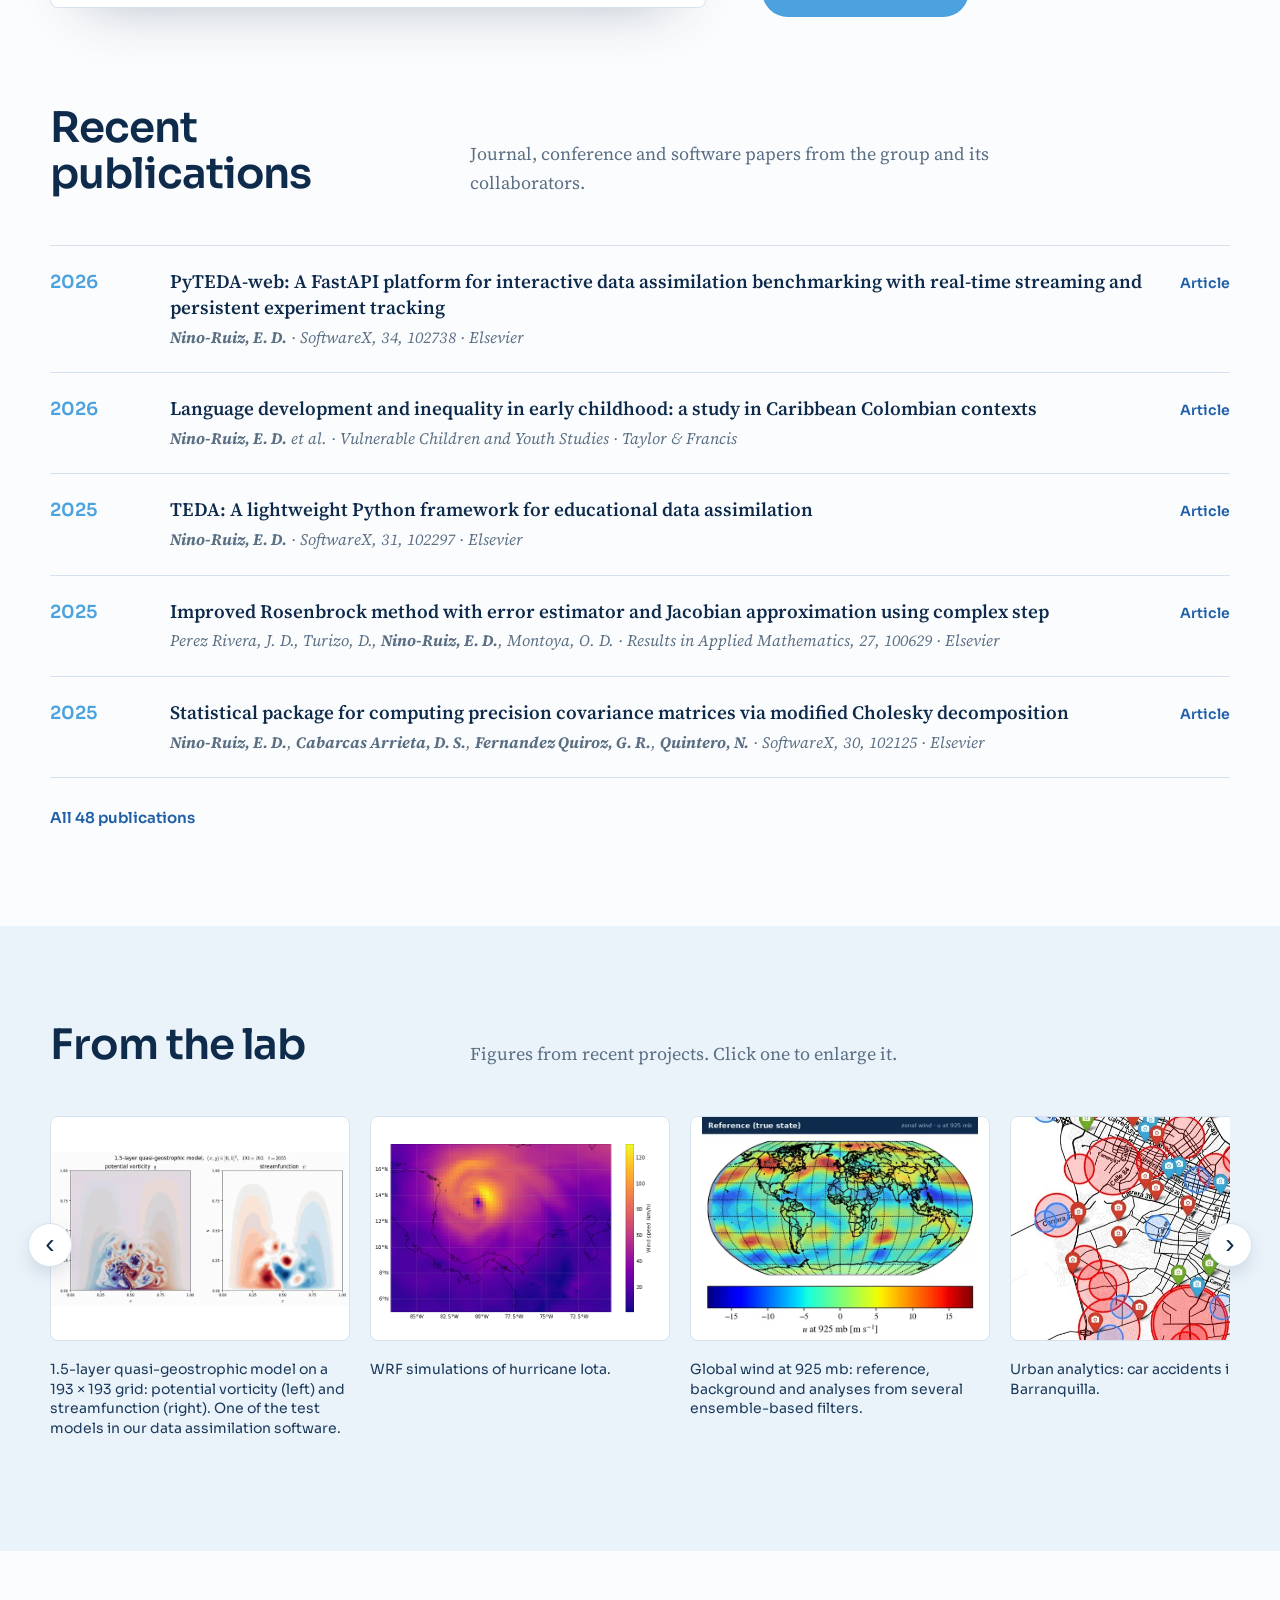
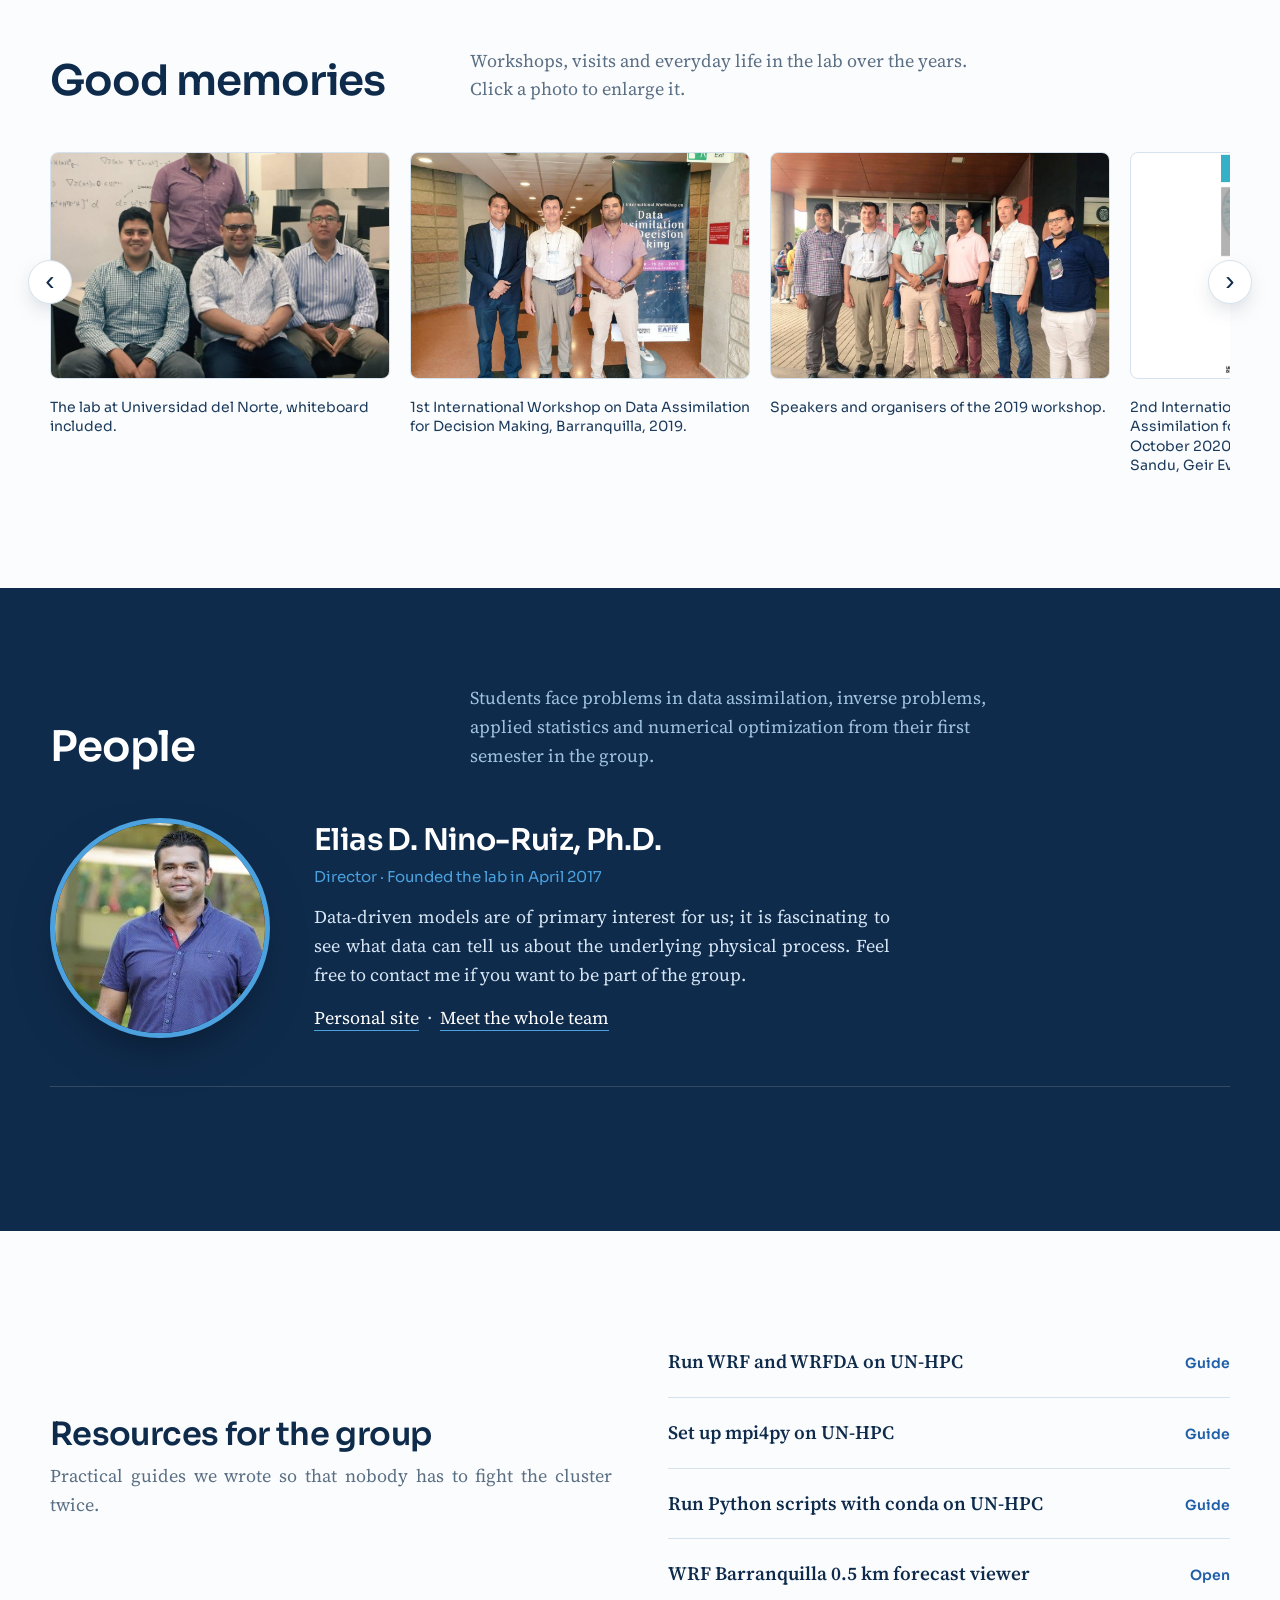
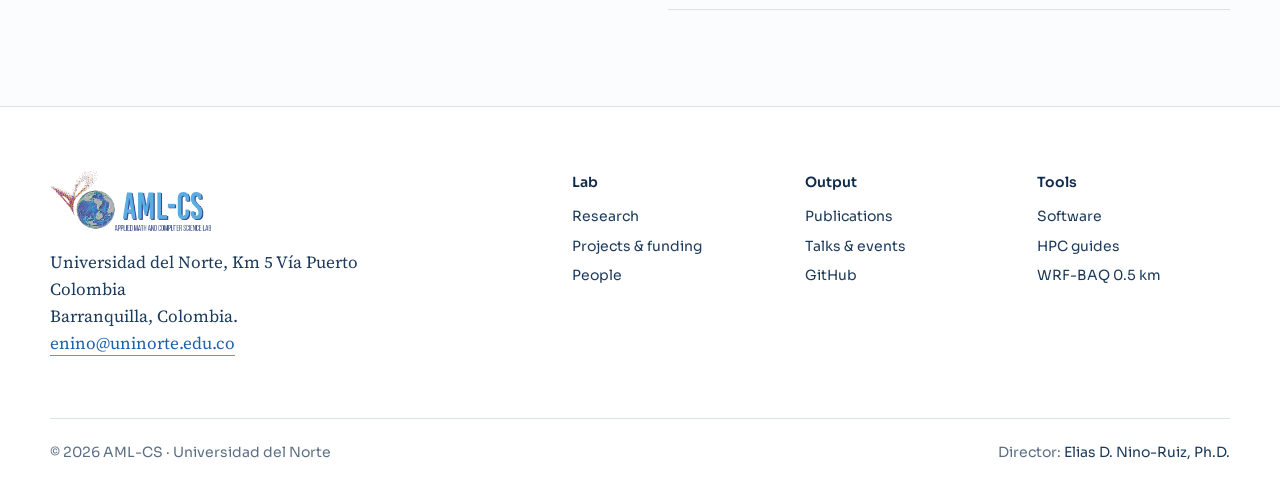
==== commit 40a6be95: "adding new figures" ====
--- a/index.html
+++ b/index.html
@@ -31,7 +31,7 @@
 </section>
 <div class="stats"><div class="wrap">
   <div><b>2017</b>Founded at Universidad del Norte</div>
-  <div><b>49</b>Journal &amp; conference papers</div>
+  <div><b>48</b>Journal &amp; conference papers</div>
   <div><b>4</b><a href="software/" style="color:#9FC2E0">Open-source software packages</a></div>
   <div><b>WRF · 0.5 km</b>Operational forecasts for Barranquilla</div>
 </div></div>
@@ -84,8 +84,8 @@
     </div>
   </div>
   <div class="sec-head" style="margin-top:88px"><h2>Recent publications</h2><p>Journal, conference and software papers from the group and its collaborators.</p></div>
-  <ul class="pubs"><li><span class="year">2026</span><div><div class="t"><a href="https://doi.org/10.1016/j.softx.2026.102738">PyTEDA-web: A FastAPI platform for interactive data assimilation benchmarking with real-time streaming and persistent experiment tracking</a></div><div class="v"><b>Nino-Ruiz, E. D.</b> · SoftwareX, 34, 102738 · Elsevier</div></div><a class="l" href="https://doi.org/10.1016/j.softx.2026.102738">Article</a></li><li><span class="year">2026</span><div><div class="t"><a href="https://doi.org/10.1080/17450128.2026.2646858">Language development and inequality in early childhood: a study in Caribbean Colombian contexts</a></div><div class="v"><b>Nino-Ruiz, E. D.</b> et al. · Vulnerable Children and Youth Studies · Taylor & Francis</div></div><a class="l" href="https://doi.org/10.1080/17450128.2026.2646858">Article</a></li><li><span class="year">2025</span><div><div class="t"><a href="https://doi.org/10.1016/j.softx.2025.102297">TEDA: A lightweight Python framework for educational data assimilation</a></div><div class="v"><b>Nino-Ruiz, E. D.</b> · SoftwareX, 31, 102297 · Elsevier</div></div><a class="l" href="https://doi.org/10.1016/j.softx.2025.102297">Article</a></li><li><span class="year">2025</span><div><div class="t"><a href="https://doi.org/10.1016/j.rinam.2025.100629">Improved Rosenbrock method with error estimator and Jacobian approximation using complex step</a></div><div class="v">Perez Rivera, J. D., Turizo, D., <b>Nino-Ruiz, E. D.</b>, Montoya, O. D. · Results in Applied Mathematics, 27, 100629 · Elsevier</div></div><a class="l" href="https://doi.org/10.1016/j.rinam.2025.100629">Article</a></li><li><span class="year">2025</span><div><div class="t"><a href="https://doi.org/10.1016/j.softx.2025.102125">Statistical package for computing precision covariance matrices via modified Cholesky decomposition</a></div><div class="v"><b>Nino-Ruiz, E. D.</b>, <b>Cabarcas Arrieta, D. S.</b>, <b>Fernandez Quiroz, G. R.</b>, <b>Quintero, N.</b> · SoftwareX, 30, 102125 · Elsevier</div></div><a class="l" href="https://doi.org/10.1016/j.softx.2025.102125">Article</a></li><li><span class="year">2024</span><div><div class="t"><a href="https://doi.org/10.3390/atmos15121412">A 4D-EnKF method via a modified Cholesky decomposition and line search optimization for non-linear data assimilation</a></div><div class="v"><b>Nino-Ruiz, E. D.</b>, <b>Diaz-Rodriguez, J.</b> · Atmosphere, 15(12), 1412 · MDPI</div></div><a class="l" href="https://doi.org/10.3390/atmos15121412">Article</a></li></ul>
-  <div class="more"><a href="publications/">All 49 publications</a></div>
+  <ul class="pubs"><li><span class="year">2026</span><div><div class="t"><a href="https://doi.org/10.1016/j.softx.2026.102738">PyTEDA-web: A FastAPI platform for interactive data assimilation benchmarking with real-time streaming and persistent experiment tracking</a></div><div class="v"><b>Nino-Ruiz, E. D.</b> · SoftwareX, 34, 102738 · Elsevier</div></div><a class="l" href="https://doi.org/10.1016/j.softx.2026.102738">Article</a></li><li><span class="year">2026</span><div><div class="t"><a href="https://doi.org/10.1080/17450128.2026.2646858">Language development and inequality in early childhood: a study in Caribbean Colombian contexts</a></div><div class="v"><b>Nino-Ruiz, E. D.</b> et al. · Vulnerable Children and Youth Studies · Taylor & Francis</div></div><a class="l" href="https://doi.org/10.1080/17450128.2026.2646858">Article</a></li><li><span class="year">2025</span><div><div class="t"><a href="https://doi.org/10.1016/j.softx.2025.102297">TEDA: A lightweight Python framework for educational data assimilation</a></div><div class="v"><b>Nino-Ruiz, E. D.</b> · SoftwareX, 31, 102297 · Elsevier</div></div><a class="l" href="https://doi.org/10.1016/j.softx.2025.102297">Article</a></li><li><span class="year">2025</span><div><div class="t"><a href="https://doi.org/10.1016/j.rinam.2025.100629">Improved Rosenbrock method with error estimator and Jacobian approximation using complex step</a></div><div class="v">Perez Rivera, J. D., Turizo, D., <b>Nino-Ruiz, E. D.</b>, Montoya, O. D. · Results in Applied Mathematics, 27, 100629 · Elsevier</div></div><a class="l" href="https://doi.org/10.1016/j.rinam.2025.100629">Article</a></li><li><span class="year">2025</span><div><div class="t"><a href="https://doi.org/10.1016/j.softx.2025.102125">Statistical package for computing precision covariance matrices via modified Cholesky decomposition</a></div><div class="v"><b>Nino-Ruiz, E. D.</b>, <b>Cabarcas Arrieta, D. S.</b>, <b>Fernandez Quiroz, G. R.</b>, <b>Quintero, N.</b> · SoftwareX, 30, 102125 · Elsevier</div></div><a class="l" href="https://doi.org/10.1016/j.softx.2025.102125">Article</a></li></ul>
+  <div class="more"><a href="publications/">All 48 publications</a></div>
 </div></section>
 
 <section class="tint" id="gallery"><div class="wrap">
--- a/assets/css/site.css
+++ b/assets/css/site.css
@@ -42,6 +42,9 @@
 .counts{display:flex;gap:32px;font-family:var(--display);font-size:14px;color:#9FC2E0;justify-self:end;flex-wrap:wrap}
 .counts b{display:block;font-size:30px;color:#fff;font-weight:600;letter-spacing:-.02em}
 
+.hero-media{margin:40px auto 0;max-width:980px;background:#fff;border-radius:12px 12px 0 0;padding:14px 14px 0;box-shadow:0 -20px 60px -30px rgba(0,0,0,.6);position:relative}
+.hero-media img{width:100%;display:block;border-radius:6px 6px 0 0}
+
 /* sections */
 section{padding:96px 0}
 section.tint{background:var(--sea)}
@@ -54,6 +57,7 @@
 .prose h2{font-size:28px;margin:48px 0 16px}.prose h3{font-size:21px;margin:32px 0 10px}.prose h4{font-size:17px;margin:24px 0 8px}
 .prose p{margin:0 0 18px}.prose ul,.prose ol{padding-left:24px}.prose li{margin:6px 0}
 .prose pre{background:#0F2B4C;color:#E6F0FA;padding:18px 20px;border-radius:8px;overflow:auto;font-size:14px;line-height:1.5}
+#teda pre{overflow:visible;white-space:pre-wrap;word-break:break-word;font-size:13.5px}
 .prose code{font-family:ui-monospace,SFMono-Regular,Menlo,monospace;font-size:.9em}
 .prose :not(pre)>code{background:var(--sea);padding:2px 6px;border-radius:4px;color:var(--navy)}
 .prose table{border-collapse:collapse;width:100%;font-size:16px;margin:16px 0}
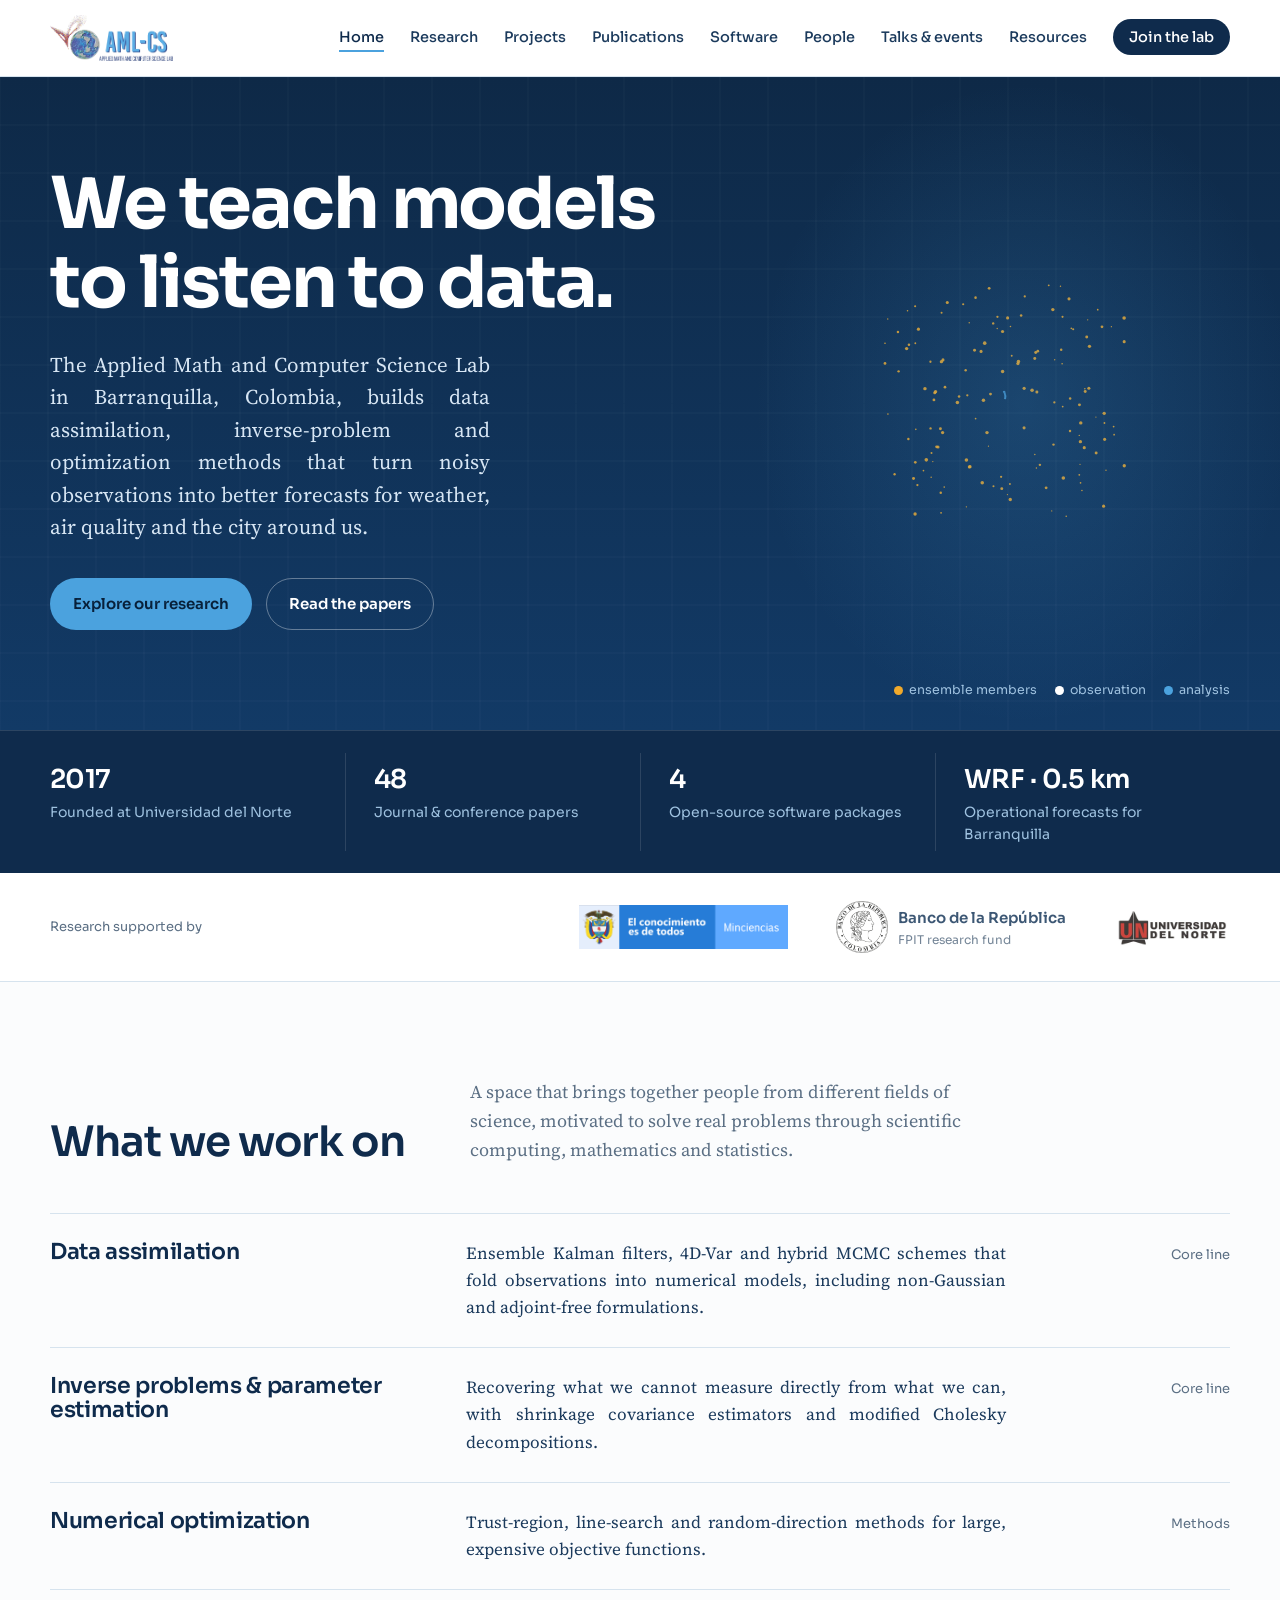
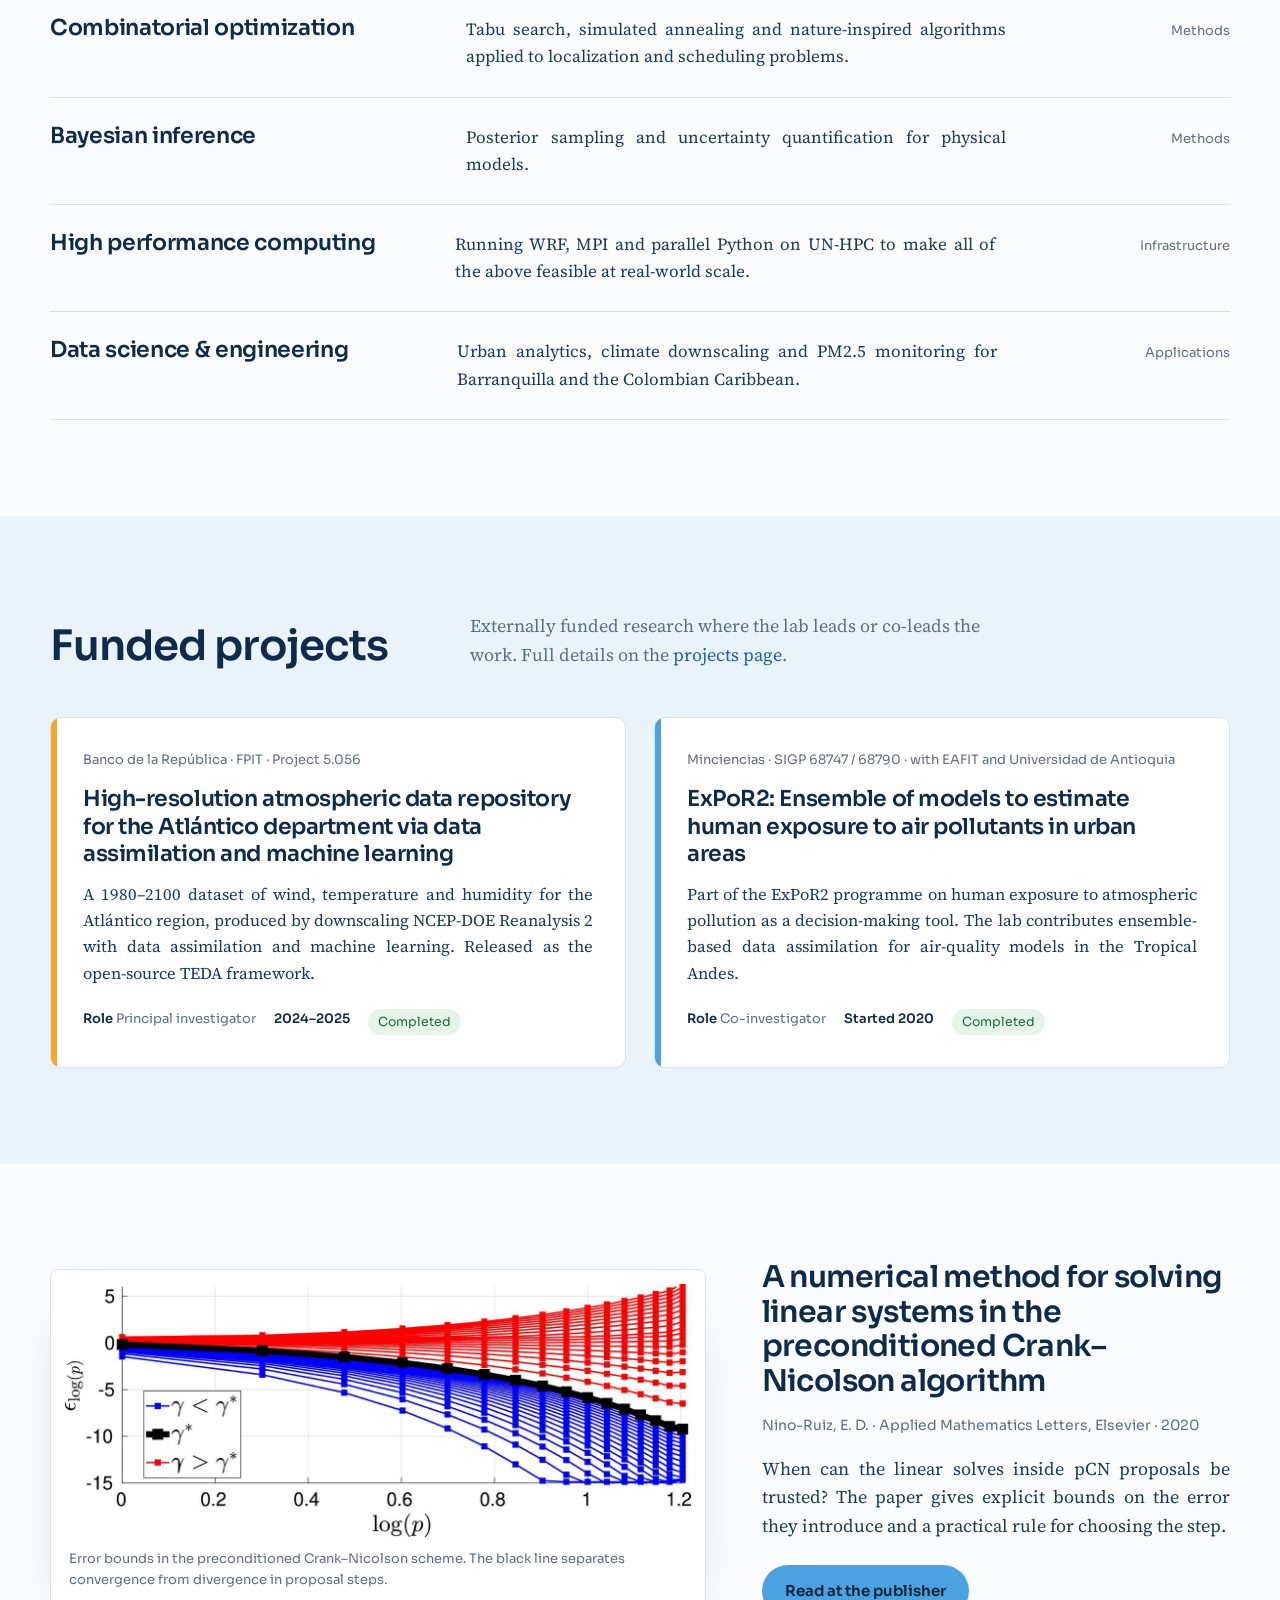
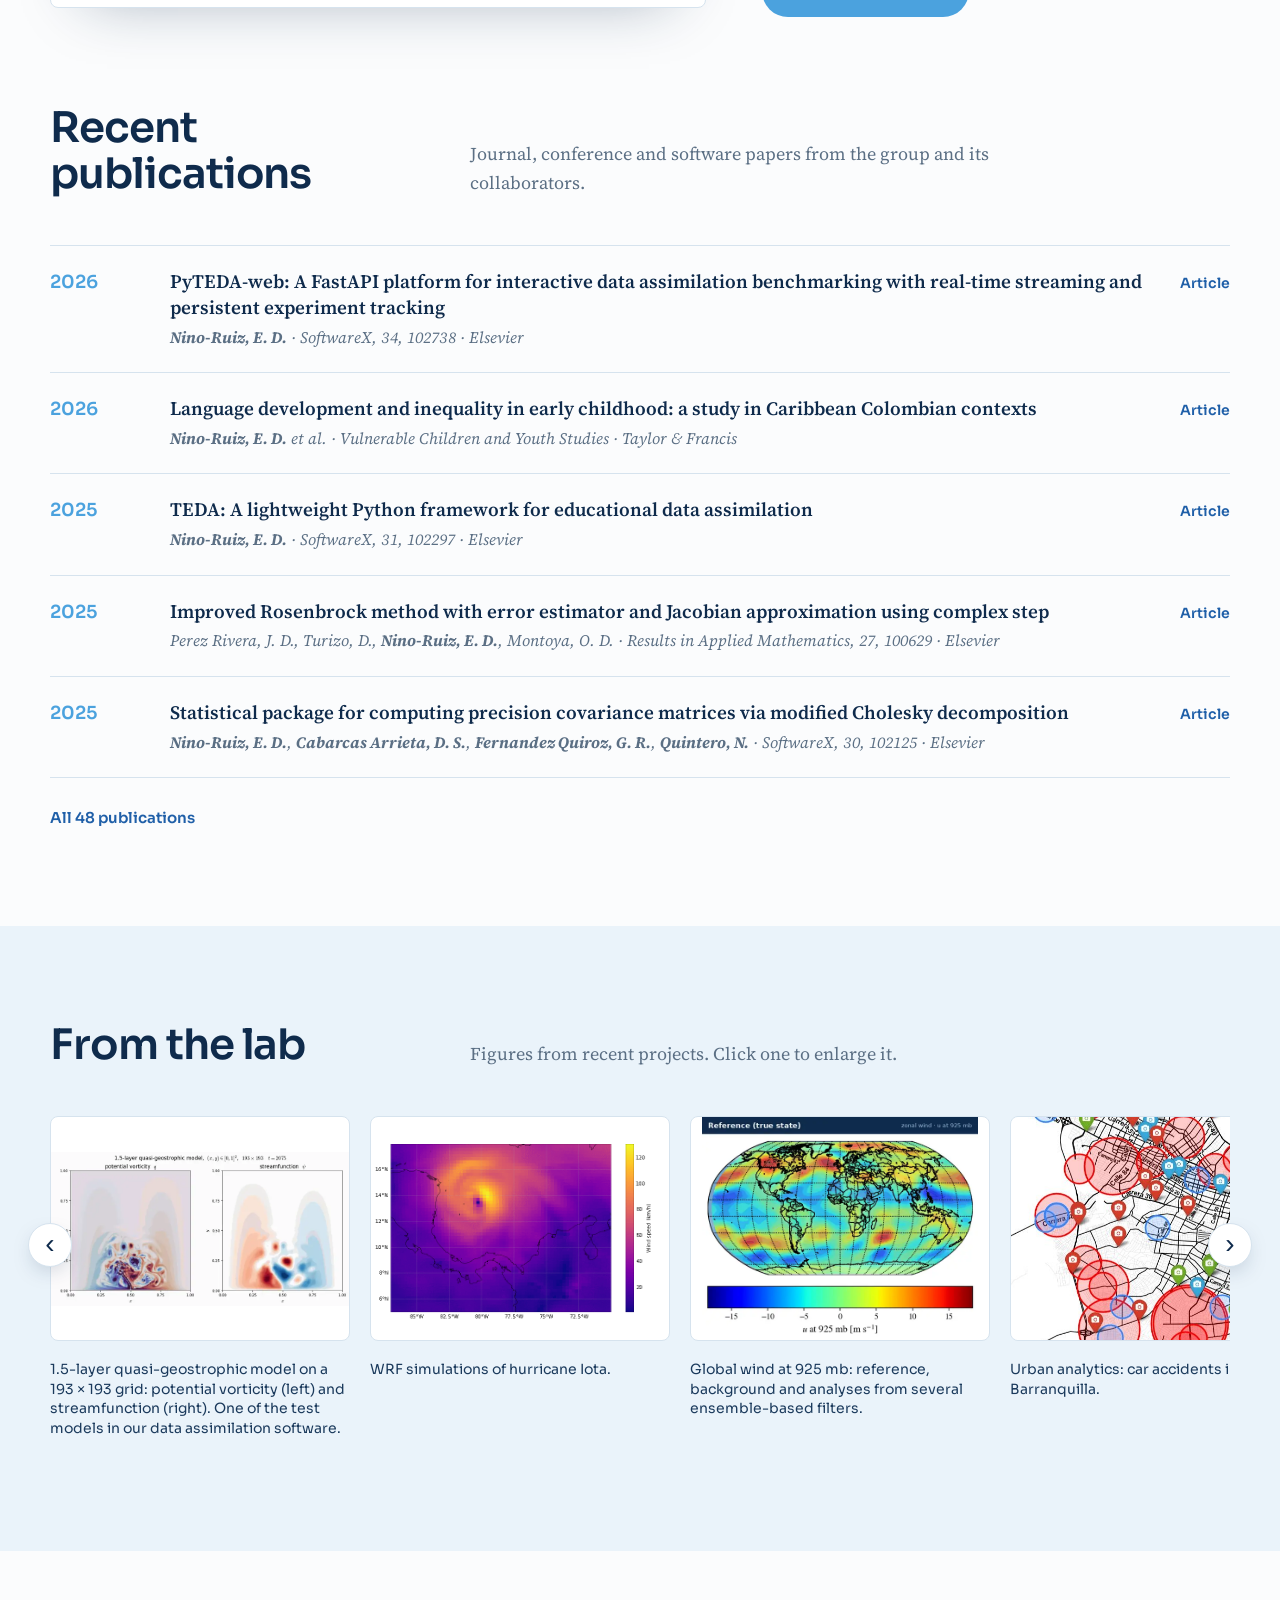
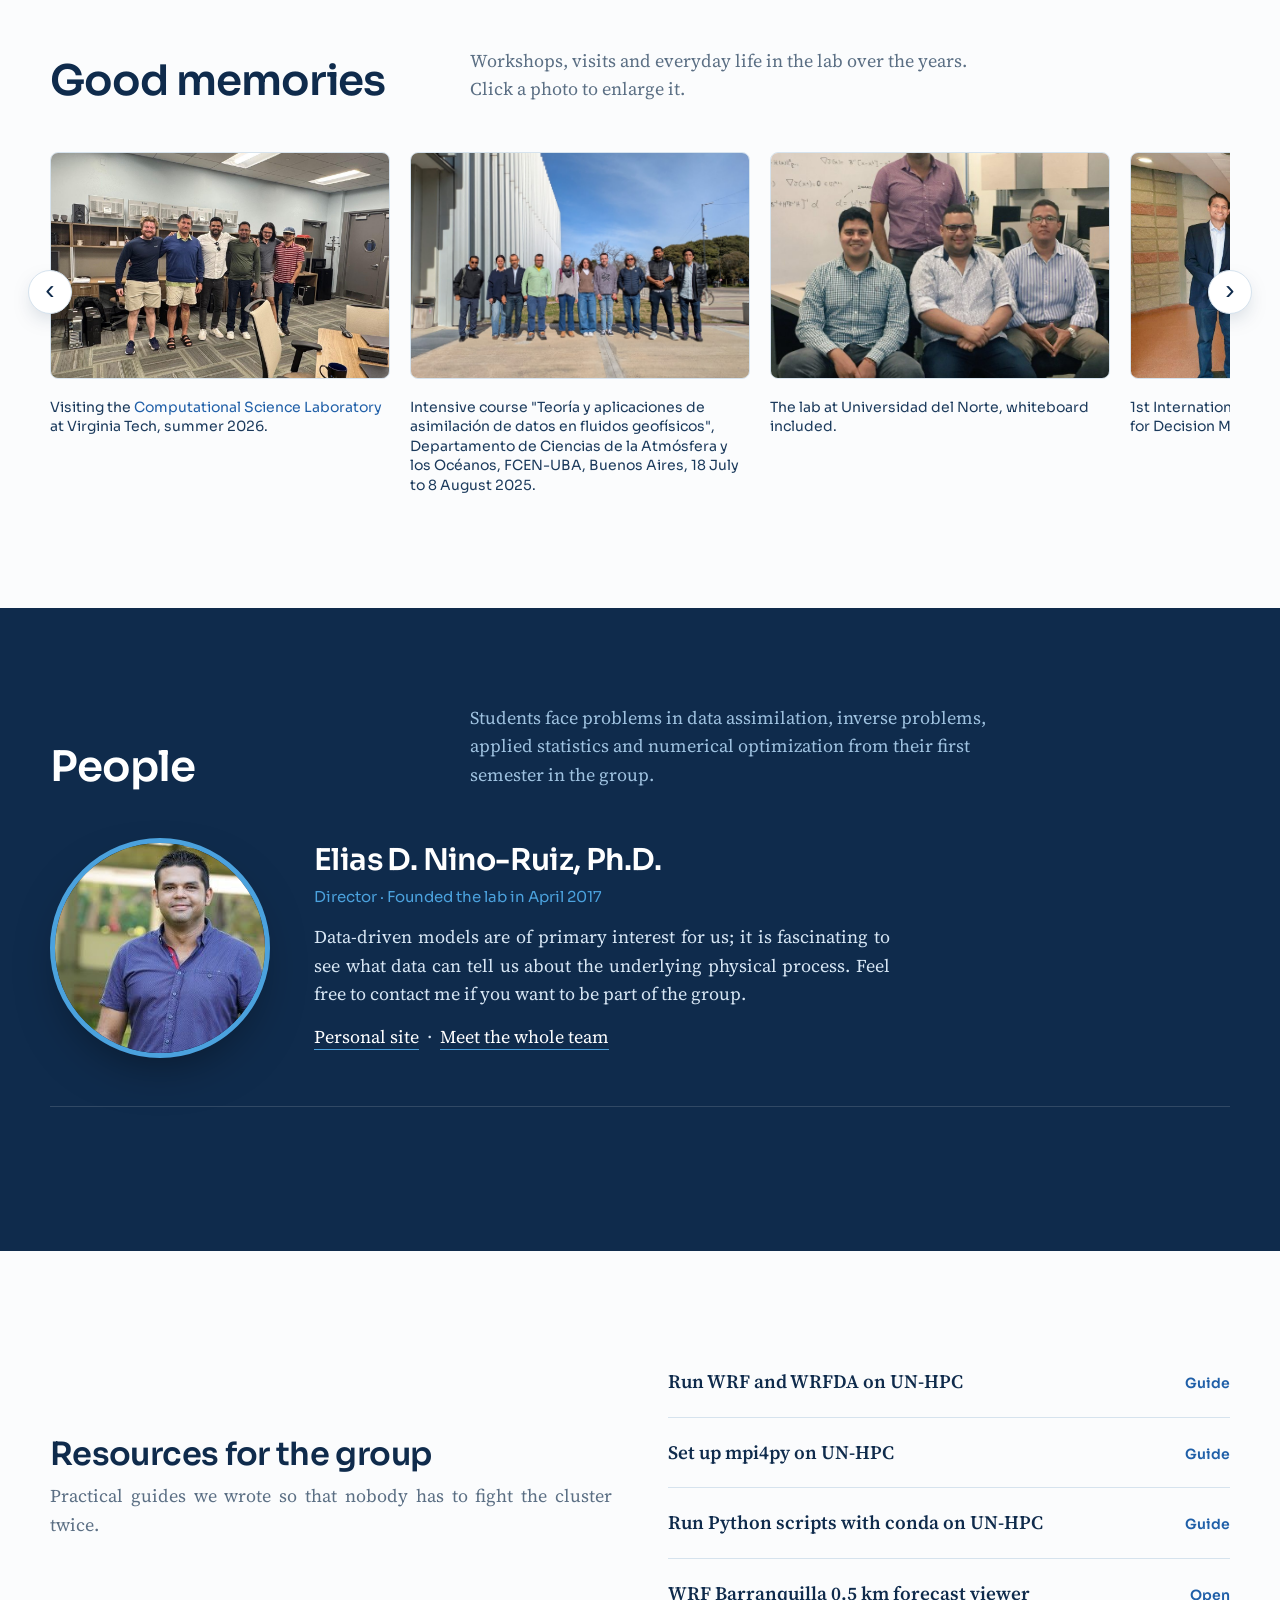
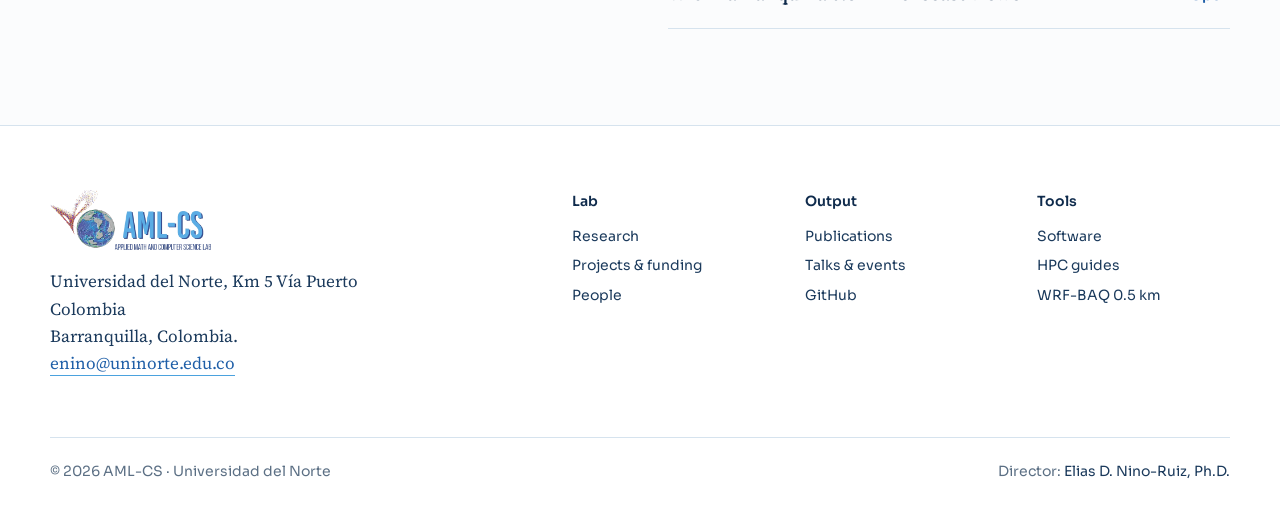
==== commit f0495869: "updating pics" ====
--- a/index.html
+++ b/index.html
@@ -109,6 +109,8 @@
   <div class="carousel">
     <button class="car-btn prev" aria-label="Scroll left">‹</button>
     <div class="strip photos">
+      <figure><img src="assets/img/memories/csl-vt-2026.jpg" alt="Visiting the Computational Science Laboratory at Virginia Tech, summer 2026"><figcaption>Visiting the <a href="https://csl.cs.vt.edu/">Computational Science Laboratory</a> at Virginia Tech, summer 2026.</figcaption></figure>
+      <figure><img src="assets/img/memories/uba-course-2025.jpg" alt="Intensive course on data assimilation in geophysical fluids at FCEN-UBA, 2025"><figcaption>Intensive course "Teoría y aplicaciones de asimilación de datos en fluidos geofísicos", Departamento de Ciencias de la Atmósfera y los Océanos, FCEN-UBA, Buenos Aires, 18 July to 8 August 2025.</figcaption></figure>
       <figure><img src="assets/img/memories/lab-team.jpg" alt="AML-CS members in the lab at Universidad del Norte"><figcaption>The lab at Universidad del Norte, whiteboard included.</figcaption></figure>
       <figure><img src="assets/img/memories/workshop-2019-sandu.jpg" alt="At the 1st International Workshop on Data Assimilation for Decision Making, Barranquilla 2019"><figcaption>1st International Workshop on Data Assimilation for Decision Making, Barranquilla, 2019.</figcaption></figure>
       <figure><img src="assets/img/memories/workshop-2019-speakers.jpg" alt="Speakers of the 1st International Workshop on Data Assimilation for Decision Making"><figcaption>Speakers and organisers of the 2019 workshop.</figcaption></figure>
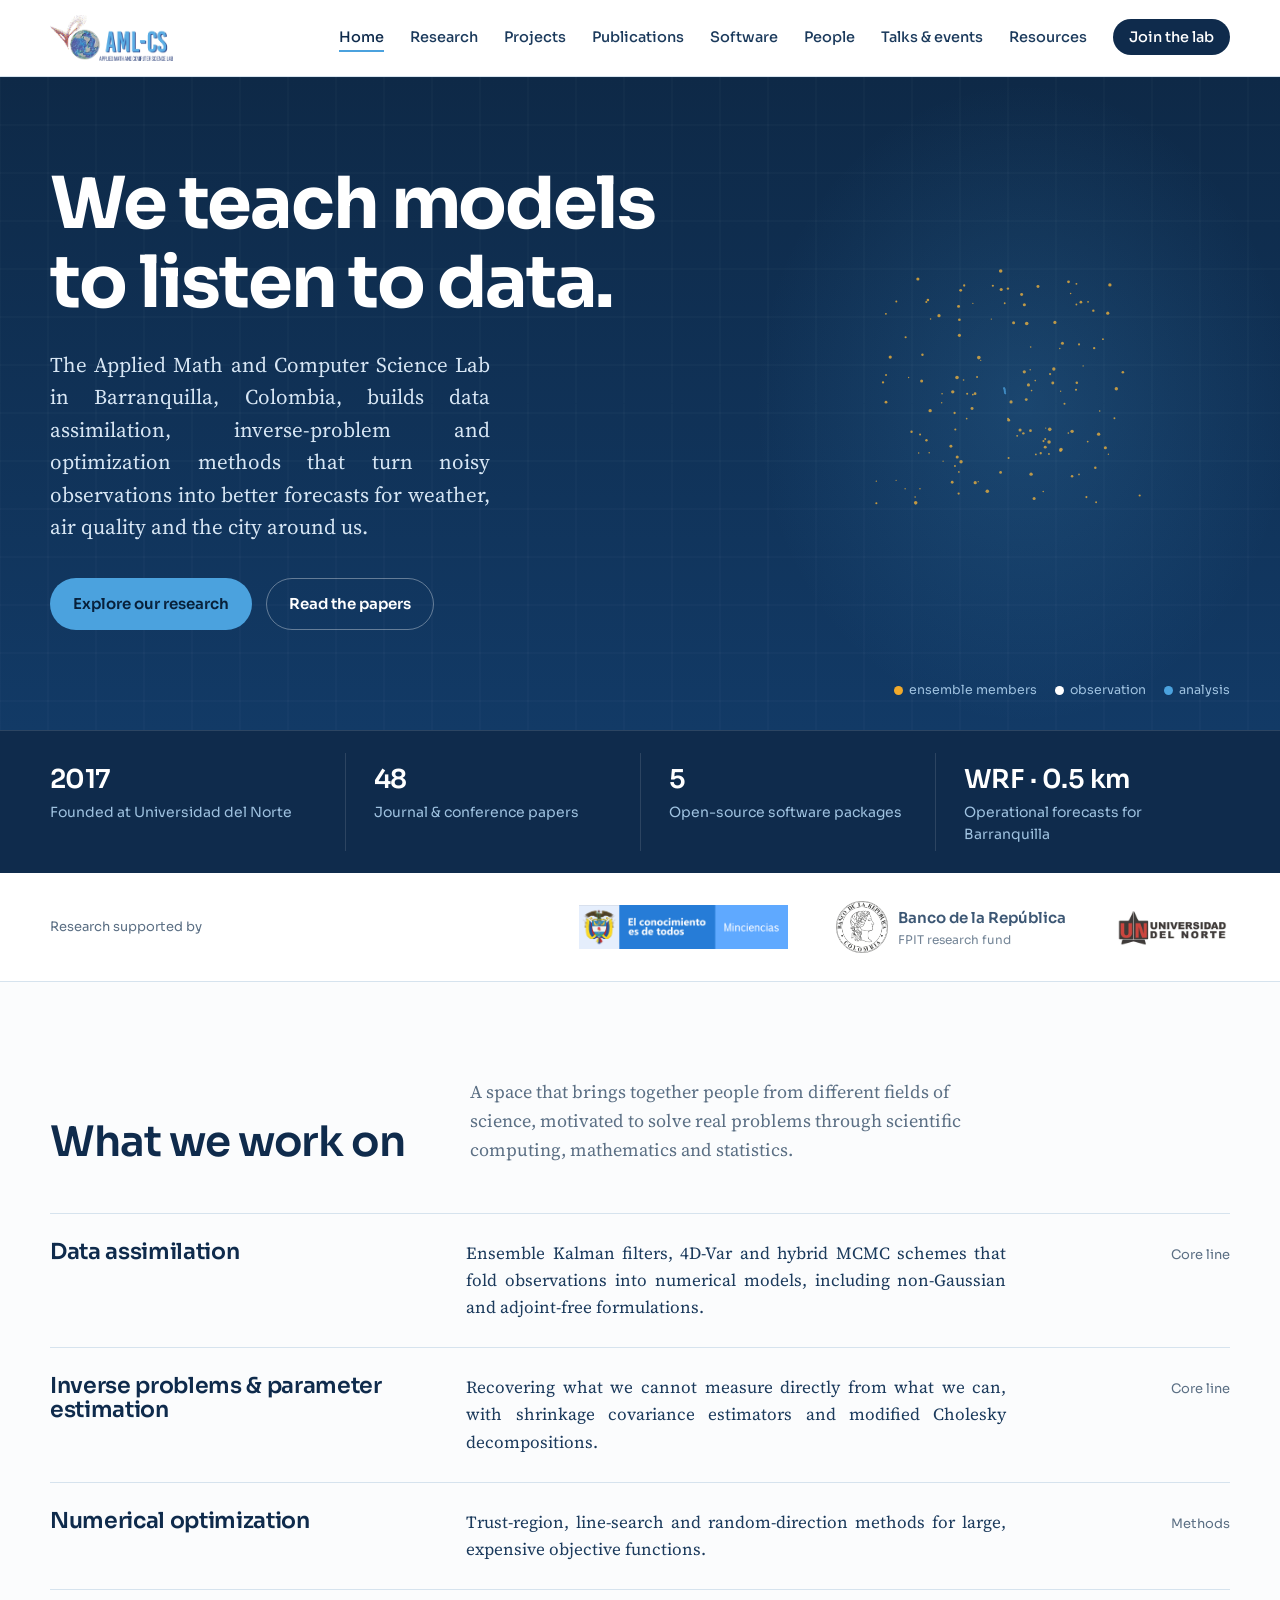
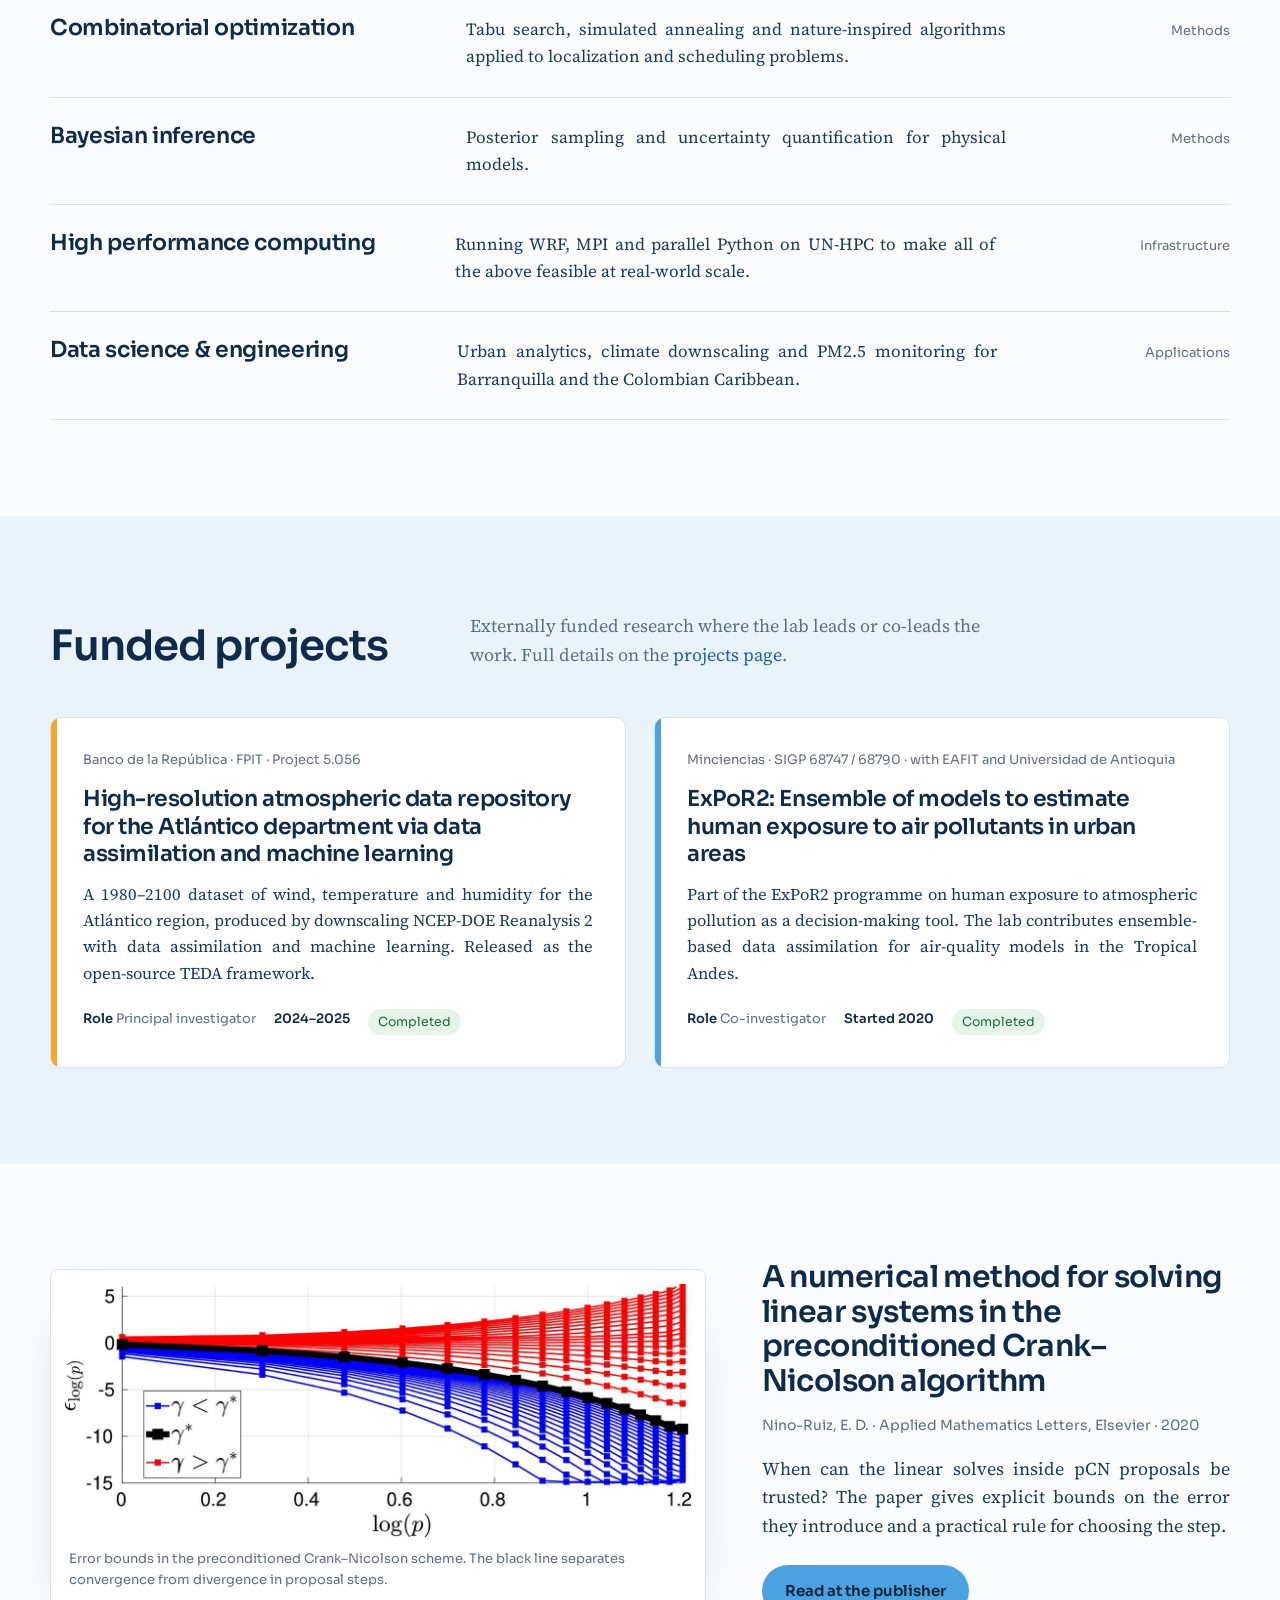
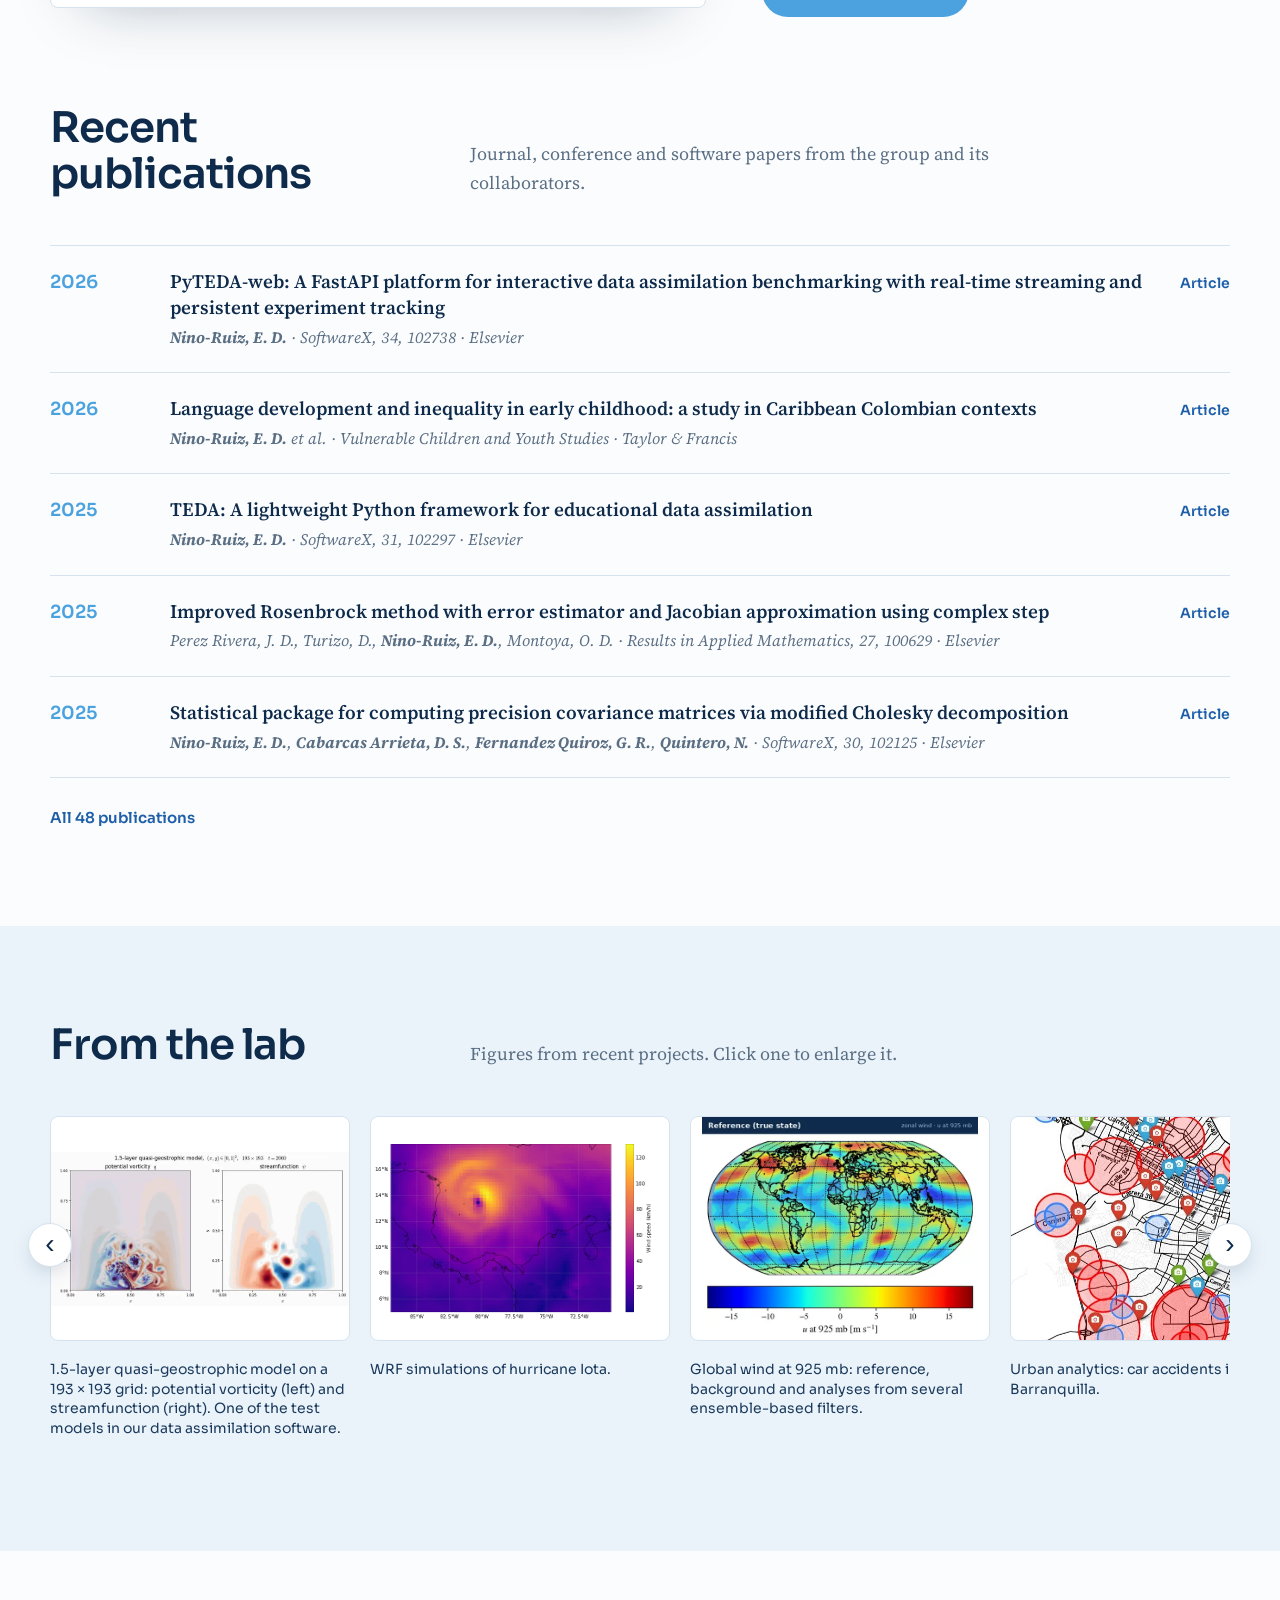
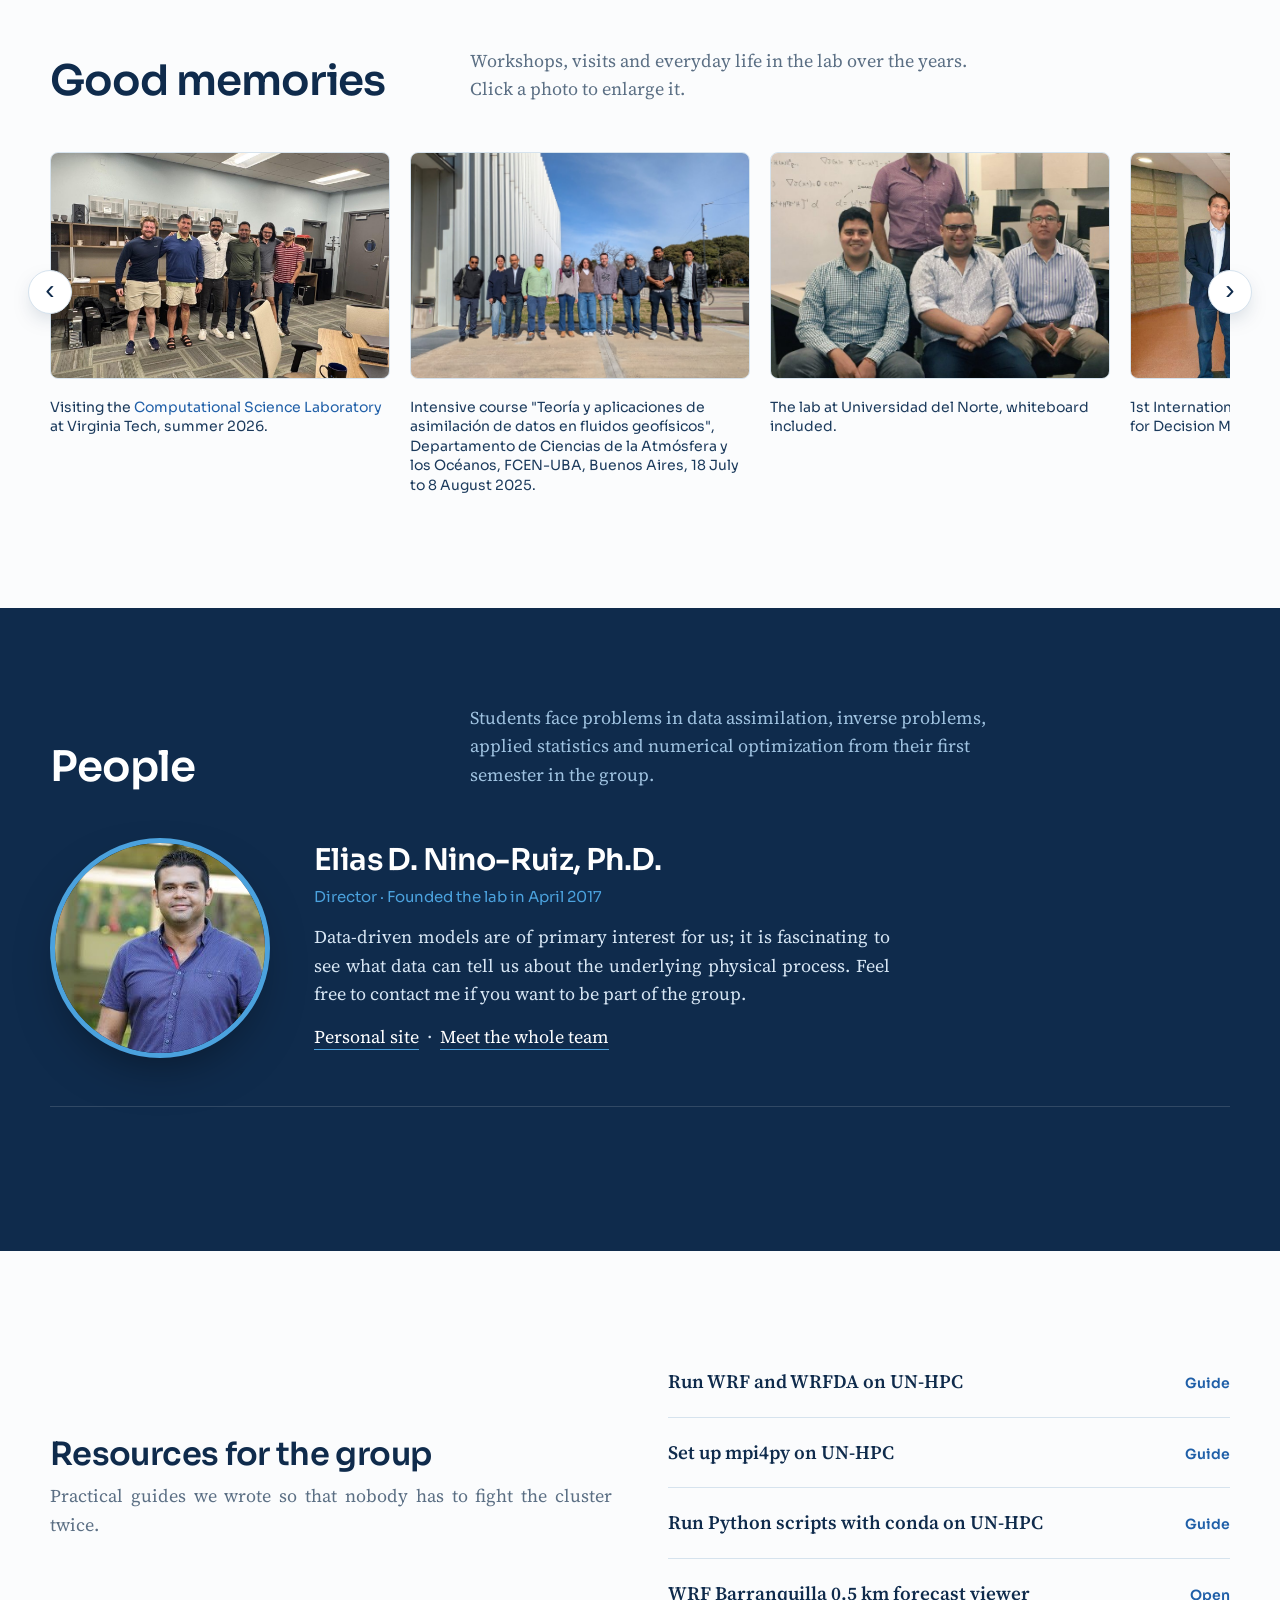
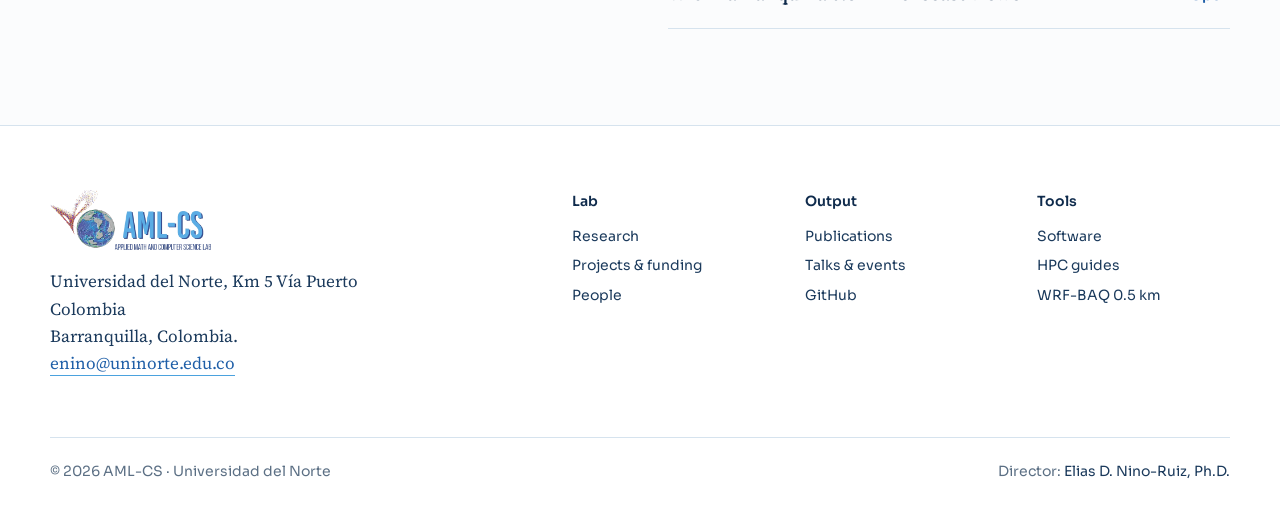
==== commit 98179454: "adding SWE on the sphere" ====
--- a/index.html
+++ b/index.html
@@ -32,7 +32,7 @@
 <div class="stats"><div class="wrap">
   <div><b>2017</b>Founded at Universidad del Norte</div>
   <div><b>48</b>Journal &amp; conference papers</div>
-  <div><b>4</b><a href="software/" style="color:#9FC2E0">Open-source software packages</a></div>
+  <div><b>5</b><a href="software/" style="color:#9FC2E0">Open-source software packages</a></div>
   <div><b>WRF · 0.5 km</b>Operational forecasts for Barranquilla</div>
 </div></div>
 <div class="sponsors"><div class="wrap">
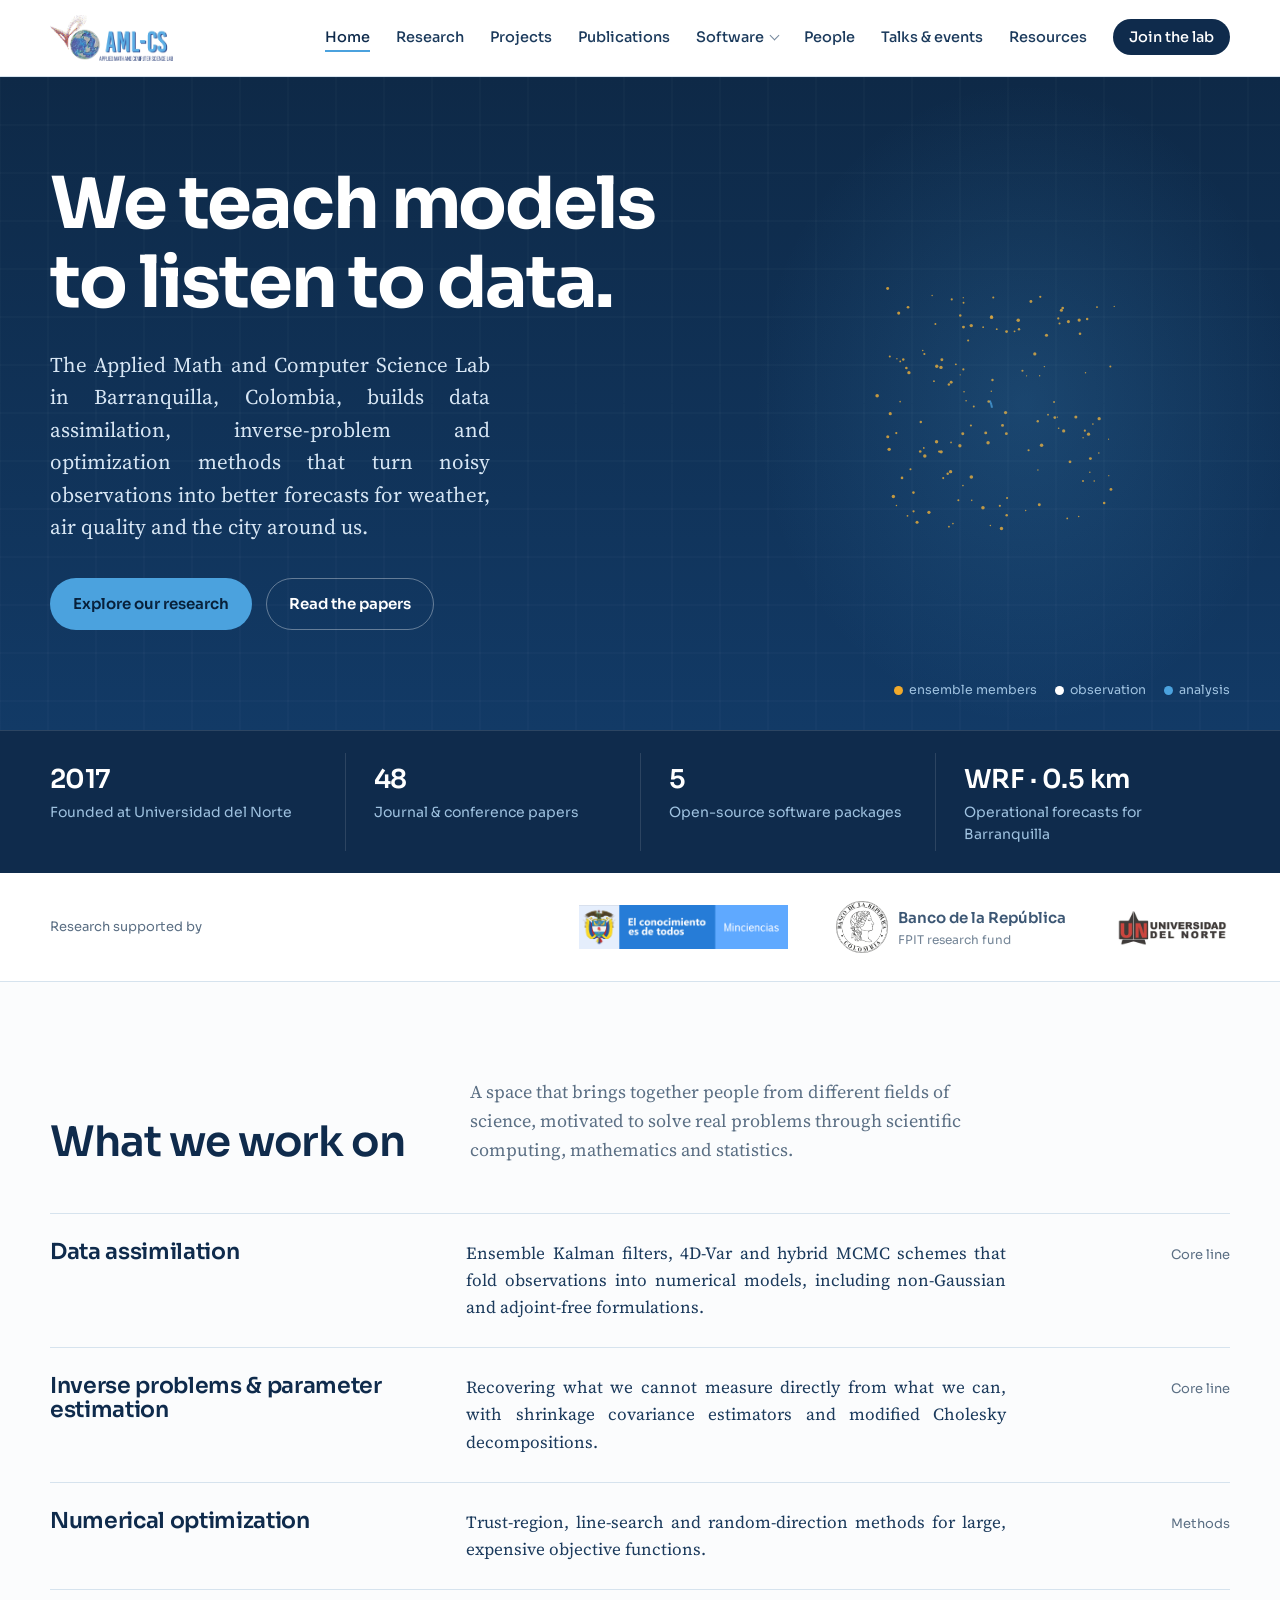
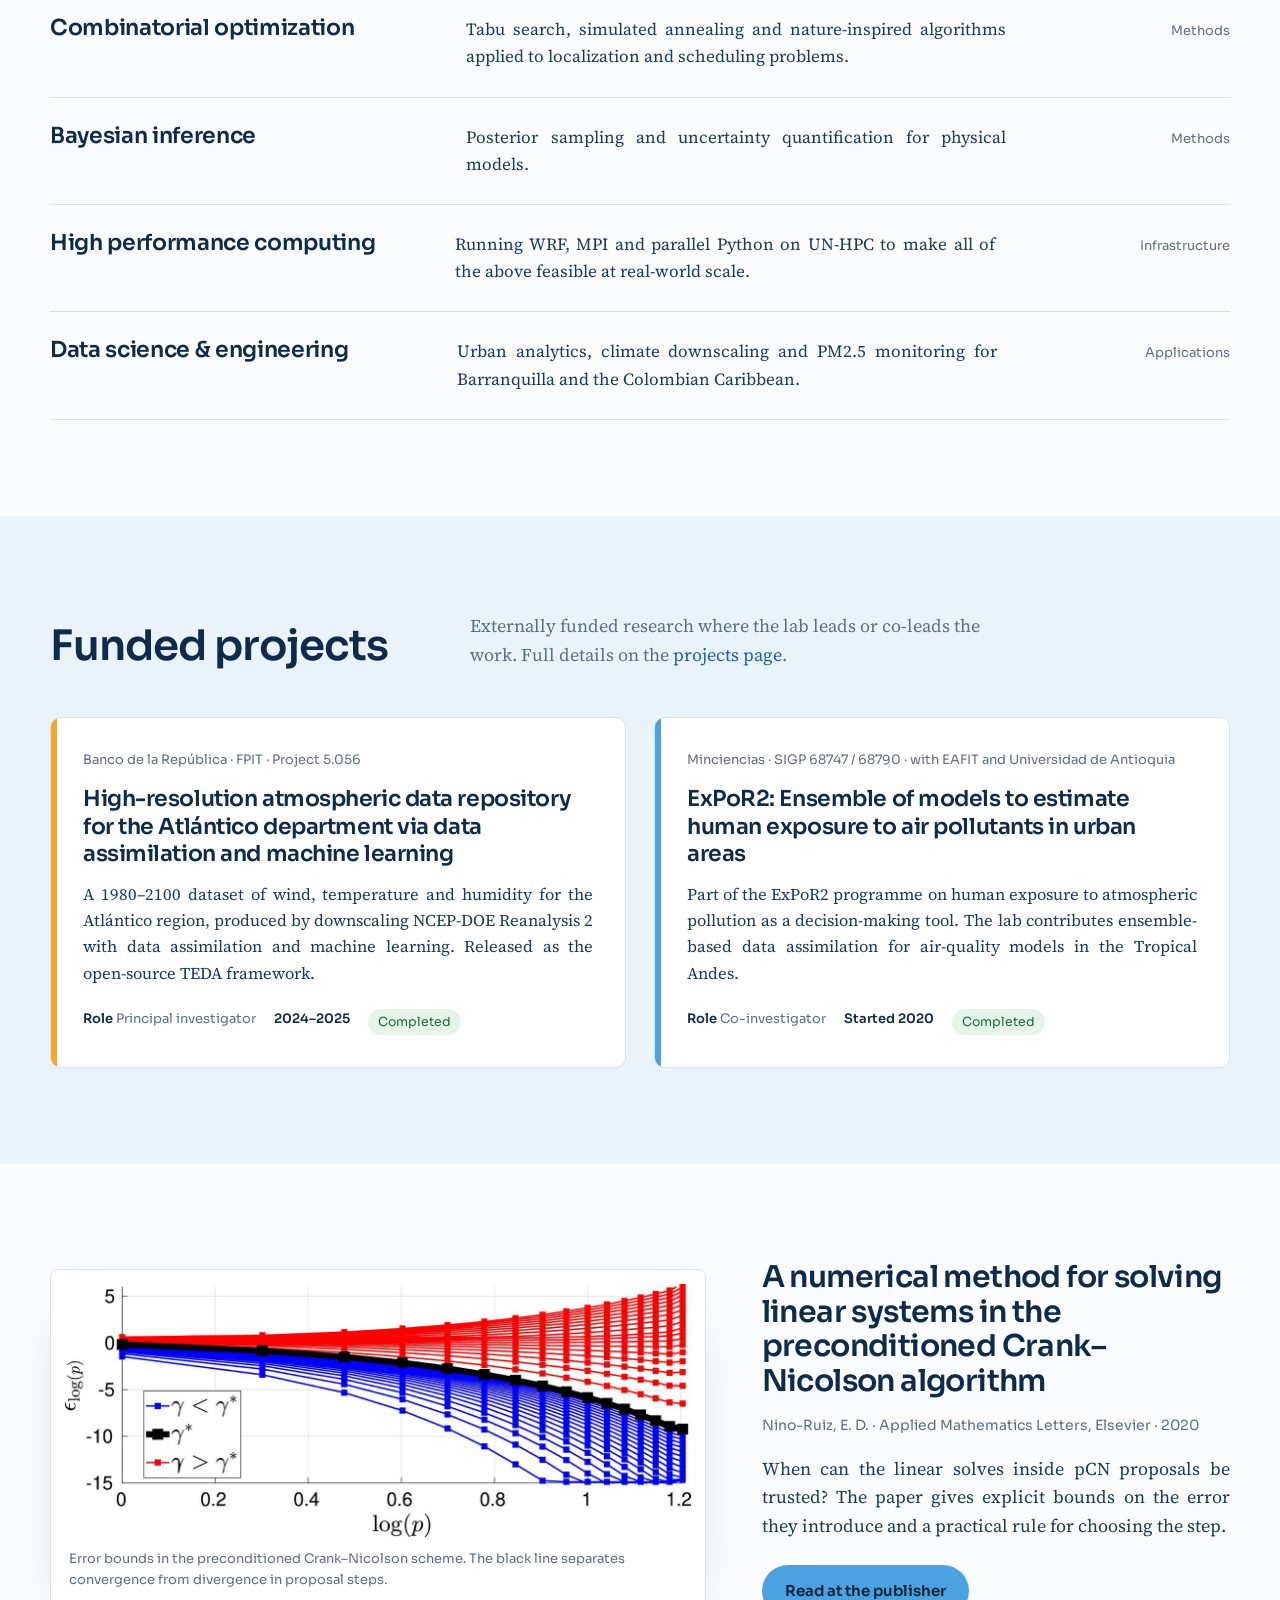
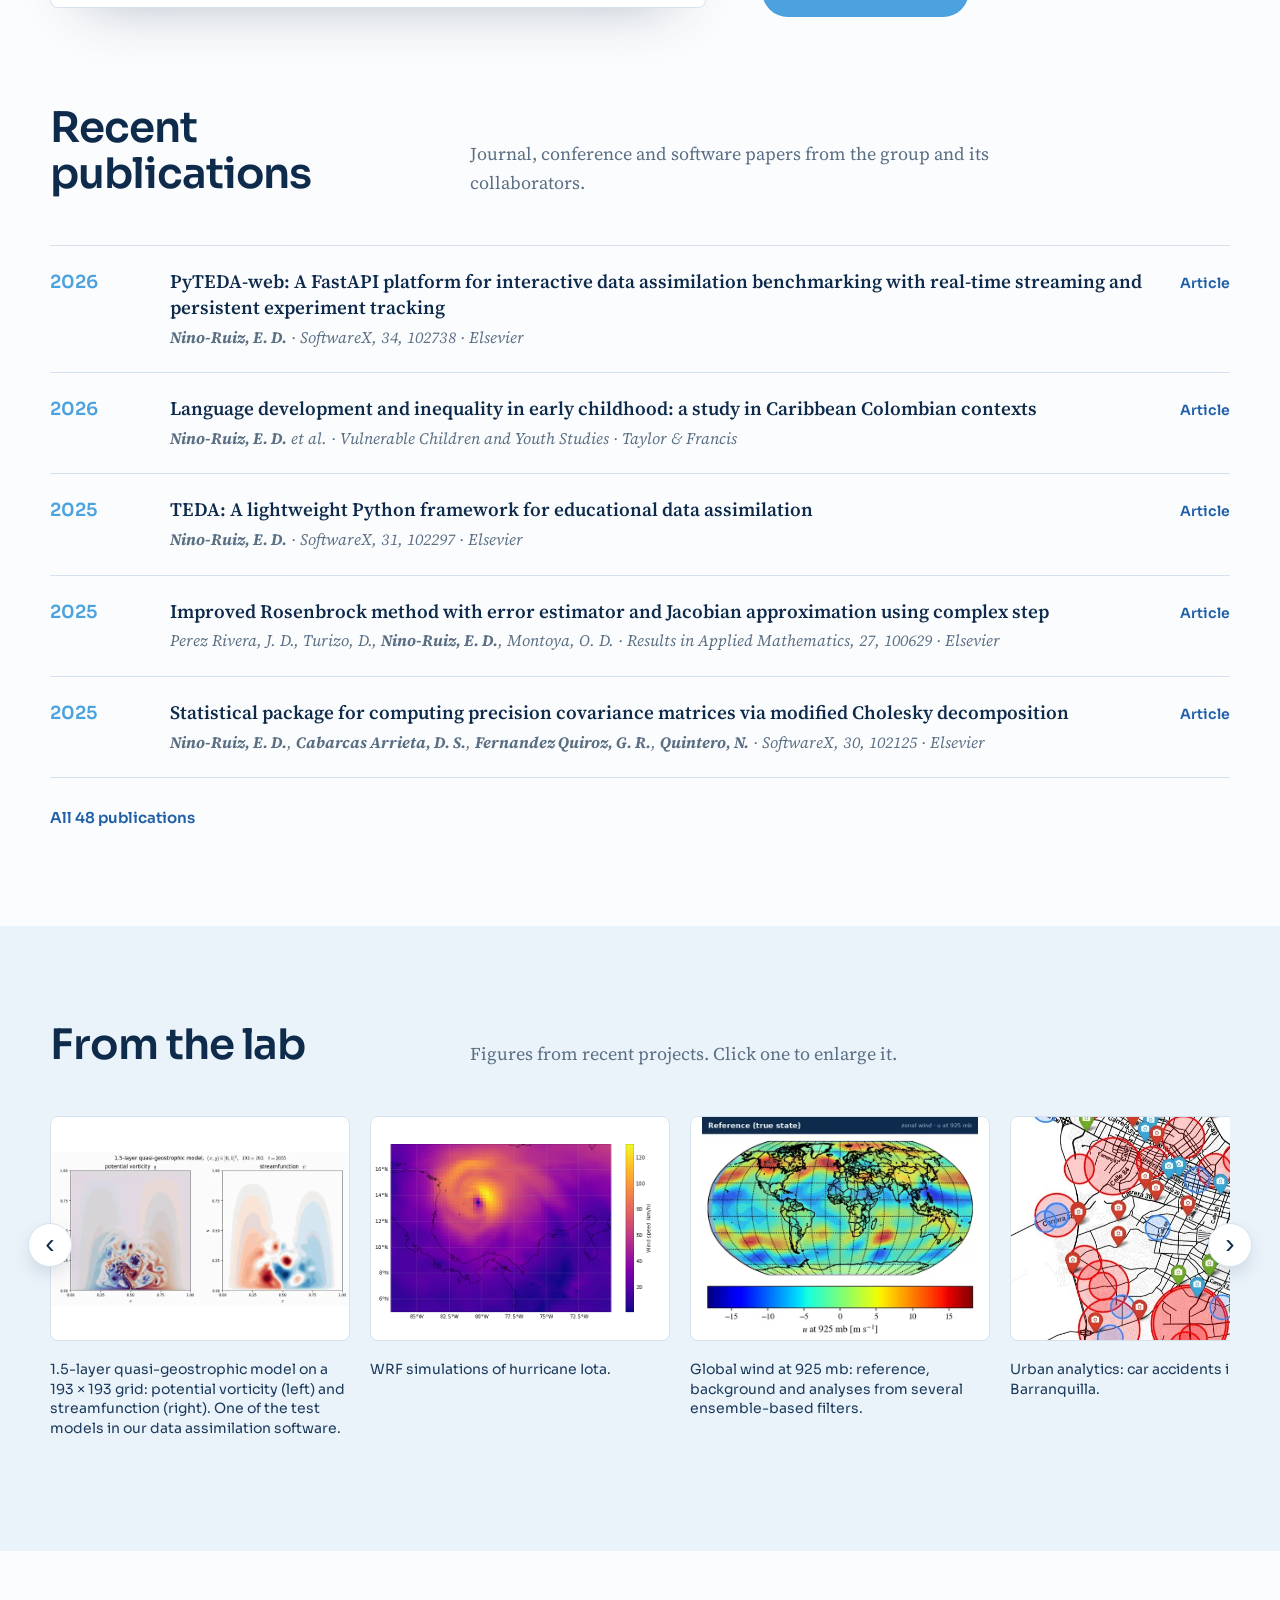
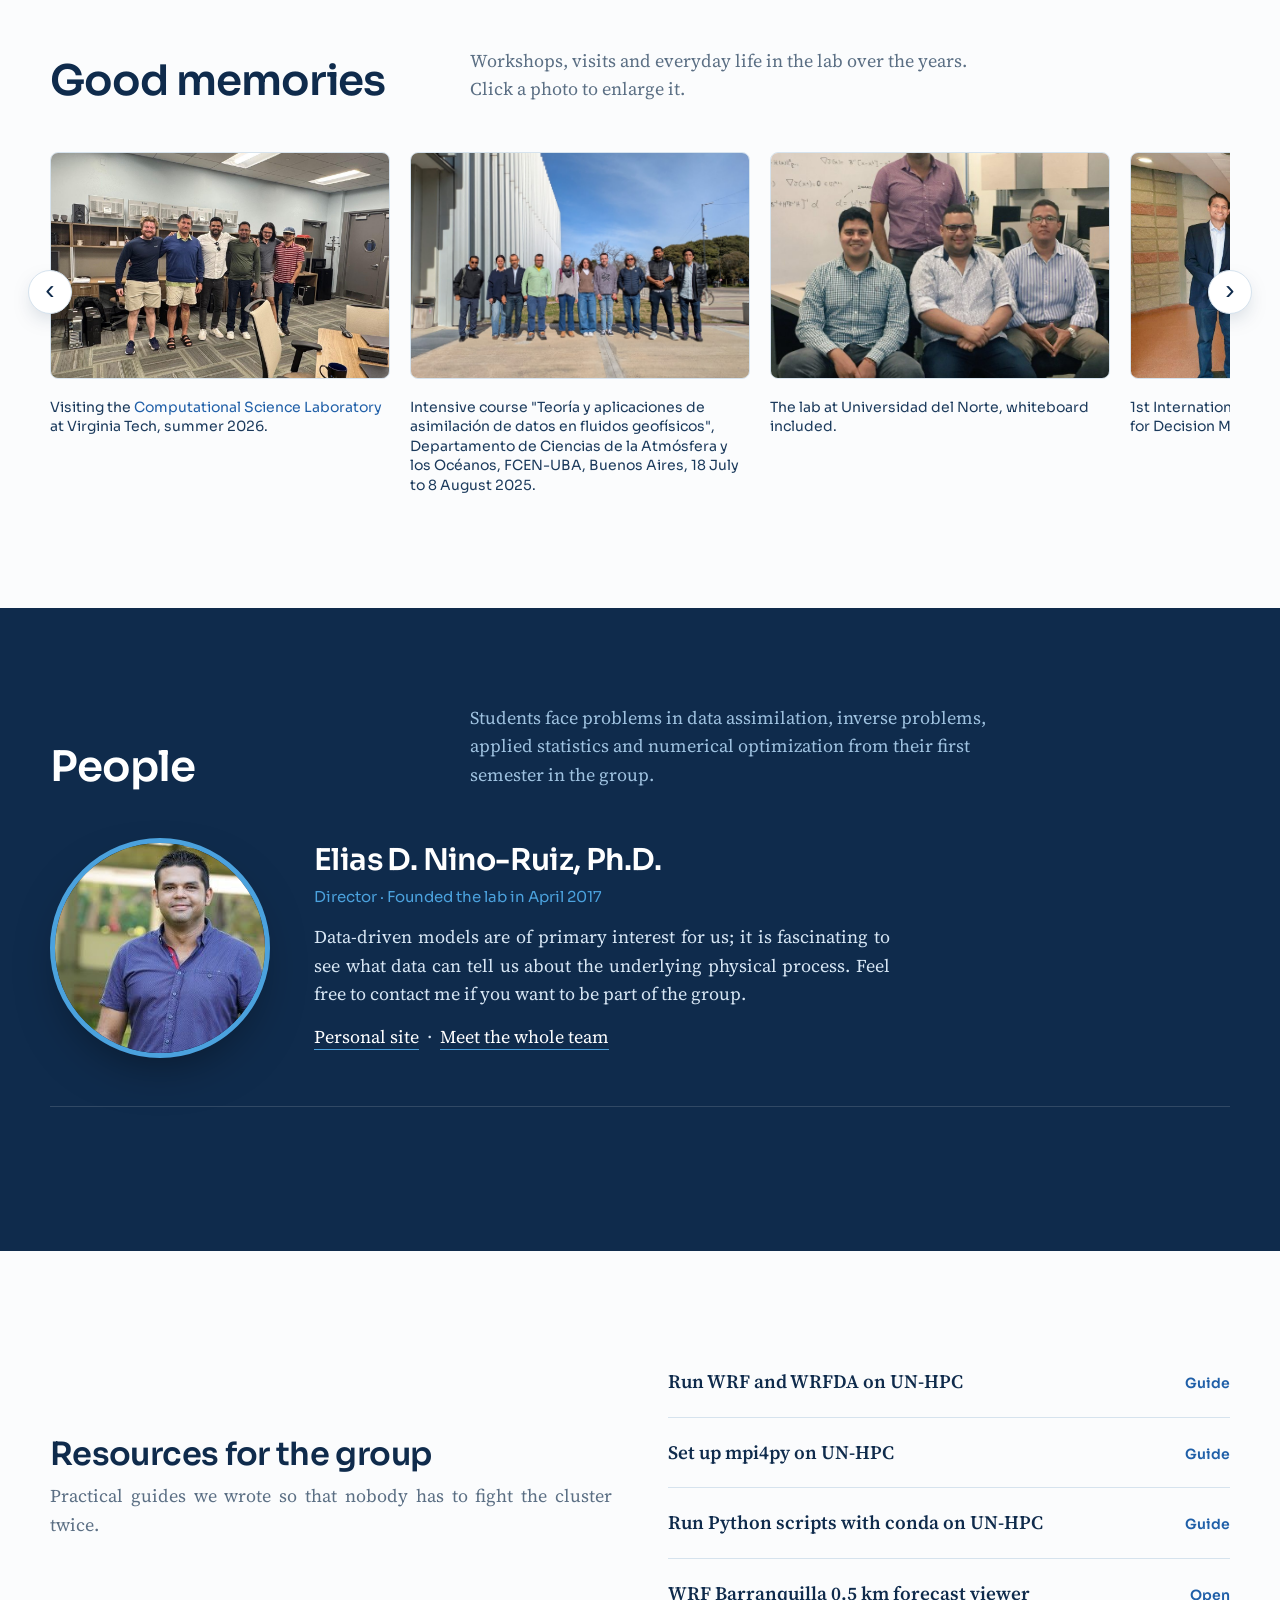
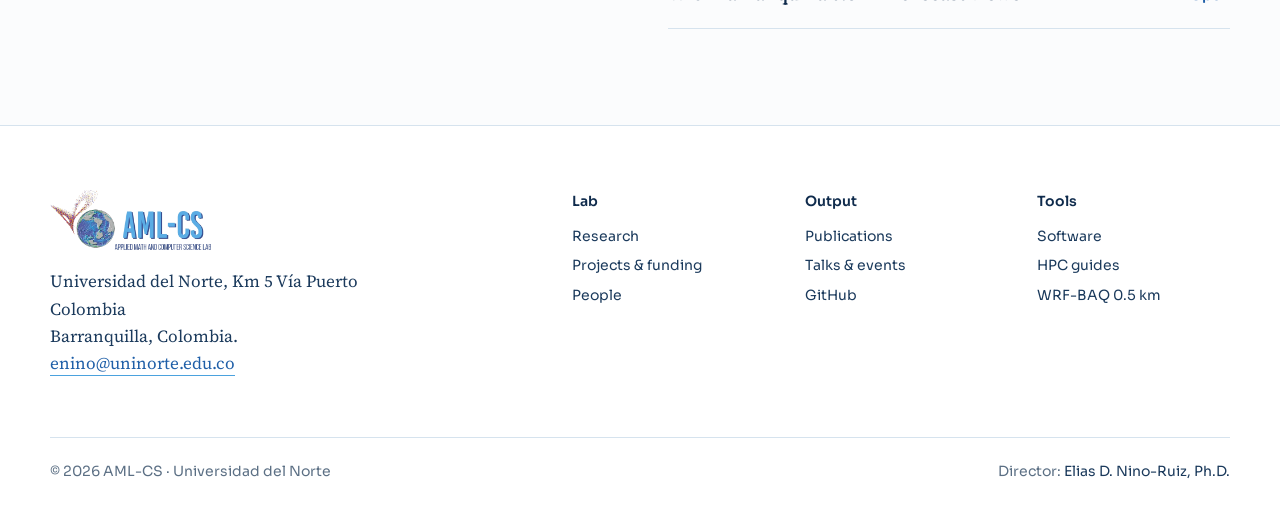
==== commit a4856938: "adding qg python}" ====
--- a/index.html
+++ b/index.html
@@ -14,7 +14,7 @@
 <body>
 <header class="site"><div class="wrap nav">
   <a href="./"><img class="logo" src="./assets/img/logo.png" alt="AML-CS: Applied Math and Computer Science Lab"></a>
-  <nav aria-label="Main"><ul><li><a href="./" aria-current="page">Home</a></li><li><a href="./#research">Research</a></li><li><a href="./projects/">Projects</a></li><li><a href="./publications/">Publications</a></li><li><a href="./software/">Software</a></li><li><a href="./people/">People</a></li><li><a href="./talks/">Talks & events</a></li><li><a href="./resources/">Resources</a></li><li><a class="cta" href="mailto:enino@uninorte.edu.co">Join the lab</a></li></ul></nav>
+  <nav aria-label="Main"><ul><li><a href="./" aria-current="page">Home</a></li><li><a href="./#research">Research</a></li><li><a href="./projects/">Projects</a></li><li><a href="./publications/">Publications</a></li><li class="has-sub"><a href="./software/">Software</a><ul class="sub"><li><a href="./software/pyteda/">PyTEDA-web</a></li><li><a href="./software/qg-python/">QG-Python</a></li><li><a href="./software/swesphere/">swesphere</a></li><li><a href="./software/#teda">TEDA</a></li></ul></li><li><a href="./people/">People</a></li><li><a href="./talks/">Talks & events</a></li><li><a href="./resources/">Resources</a></li><li><a class="cta" href="mailto:enino@uninorte.edu.co">Join the lab</a></li></ul></nav>
   <button class="burger" aria-expanded="false" aria-label="Open menu">Menu</button>
 </div></header>
 
--- a/assets/css/site.css
+++ b/assets/css/site.css
@@ -29,6 +29,16 @@
 .nav ul a[aria-current]{color:var(--navy);border-color:var(--sky)}
 .nav ul a.cta{background:var(--navy);color:#fff;padding:9px 16px;border-radius:999px;border:0}
 .nav ul a.cta:hover{background:var(--deep)}
+.has-sub{position:relative}
+.has-sub>a:after{content:"";display:inline-block;width:6px;height:6px;border-right:1.5px solid currentColor;border-bottom:1.5px solid currentColor;transform:rotate(45deg);margin:0 0 3px 7px;opacity:.6}
+.sub{display:none;position:absolute;top:calc(100% + 10px);left:-14px;background:#fff;border:1px solid var(--rule);border-radius:10px;padding:6px;min-width:190px;box-shadow:0 18px 40px -22px rgba(15,43,76,.45);flex-direction:column;gap:2px;align-items:stretch;z-index:40}
+.nav ul.sub{display:none;gap:2px;flex-direction:column;align-items:stretch}
+.sub li{width:100%}
+.sub li a{text-align:left}
+.sub:before{content:"";position:absolute;left:0;right:0;top:-12px;height:12px}
+.sub li a{display:block;padding:9px 12px;border-radius:6px;border:0;color:var(--ink)}
+.sub li a:hover{background:var(--sea);color:var(--navy)}
+.has-sub:hover>.sub,.has-sub:focus-within>.sub{display:flex}
 .burger{display:none;background:none;border:1px solid var(--rule);border-radius:8px;padding:8px 12px;font-family:var(--display);font-size:14px;color:var(--ink);cursor:pointer}
 .nav.open ul{display:flex}
 
@@ -238,6 +248,18 @@
 .guide p{margin:0;color:var(--ink);font-size:16px}
 .guide span{font-family:var(--display);font-size:13px;color:var(--muted);margin-top:auto;padding-top:8px}
 
+.plate{margin:0 auto;max-width:960px;background:#fff;border:1px solid var(--rule);border-radius:12px;padding:16px 16px 6px;box-shadow:0 24px 60px -36px rgba(15,43,76,.35)}
+.plate img{width:100%;display:block;border-radius:4px}
+.plate figcaption{font-family:var(--display);font-size:13px;color:var(--muted);padding:12px 4px 6px;text-align:left}
+
+/* citation & install */
+.install{font-family:ui-monospace,SFMono-Regular,Menlo,monospace;font-size:15px;background:var(--navy);color:#E6F0FA;padding:12px 18px;border-radius:8px;display:inline-block}
+.cite{background:#fff;border:1px solid var(--rule);border-left:4px solid var(--sky);border-radius:8px;padding:18px 22px;margin:14px 0 22px}
+.cite p{margin:0 0 10px;text-align:left}
+.cite pre{margin:0;background:var(--sea2);color:var(--navy);font-size:12.5px;border:1px solid var(--rule)}
+.api td:first-child{white-space:nowrap}
+@media (max-width:700px){.api td:first-child{white-space:normal}}
+
 /* footer */
 footer.site{background:#fff;border-top:1px solid var(--rule);color:var(--muted);padding:64px 0 40px;font-family:var(--display);font-size:14px}
 footer.site .wrap{display:grid;grid-template-columns:minmax(0,5fr) repeat(3,minmax(0,2fr));gap:40px}
@@ -250,6 +272,7 @@
 .copy{grid-column:1/-1;border-top:1px solid var(--rule);padding-top:22px;margin-top:20px;display:flex;justify-content:space-between;flex-wrap:wrap;gap:8px}
 
 @media (max-width:900px){
+  .nav ul.sub{position:static;display:flex;box-shadow:none;border:0;padding:0 0 0 14px;min-width:0}.sub li a{padding:6px 0}.has-sub>a:after{display:none}
   .nav ul{display:none;position:absolute;left:0;right:0;top:76px;background:#fff;flex-direction:column;align-items:flex-start;padding:16px 24px 24px;border-bottom:1px solid var(--rule);gap:16px;z-index:30}
   .nav{position:relative}
   .burger{display:inline-flex}
